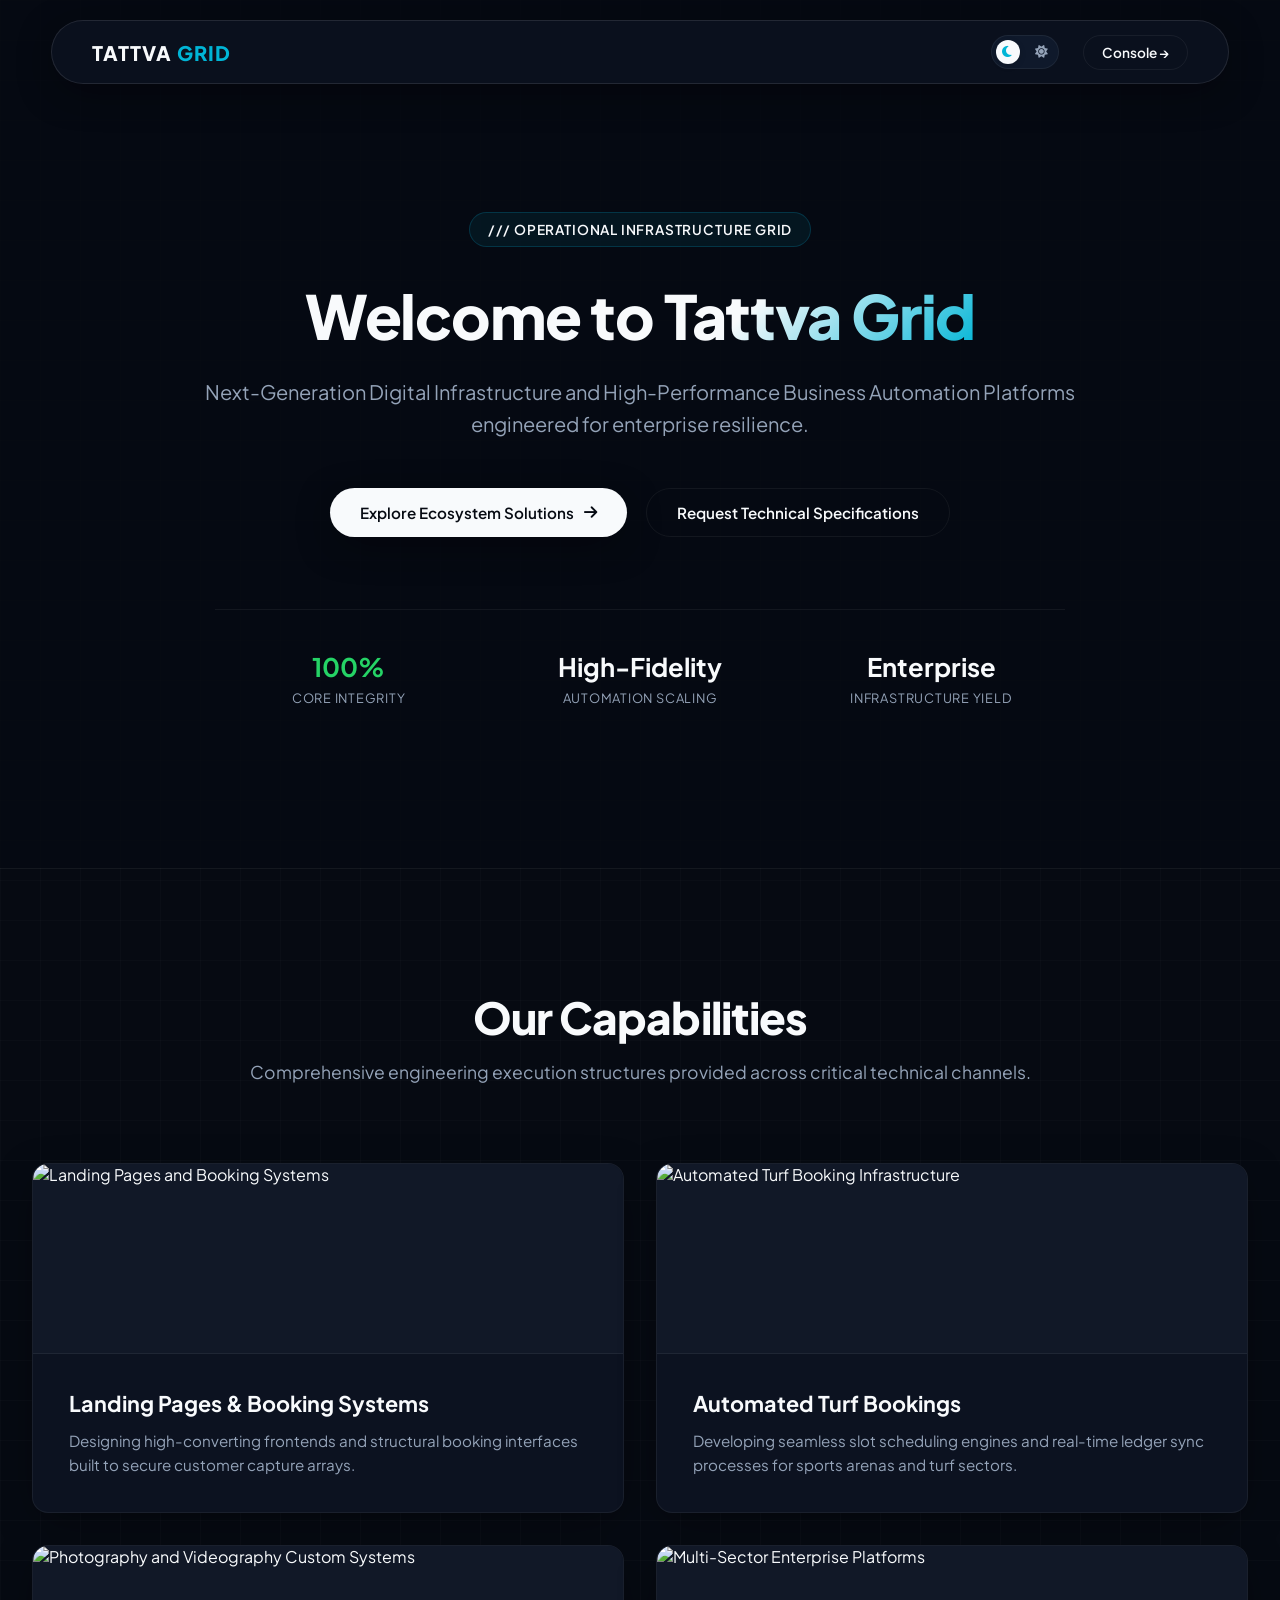
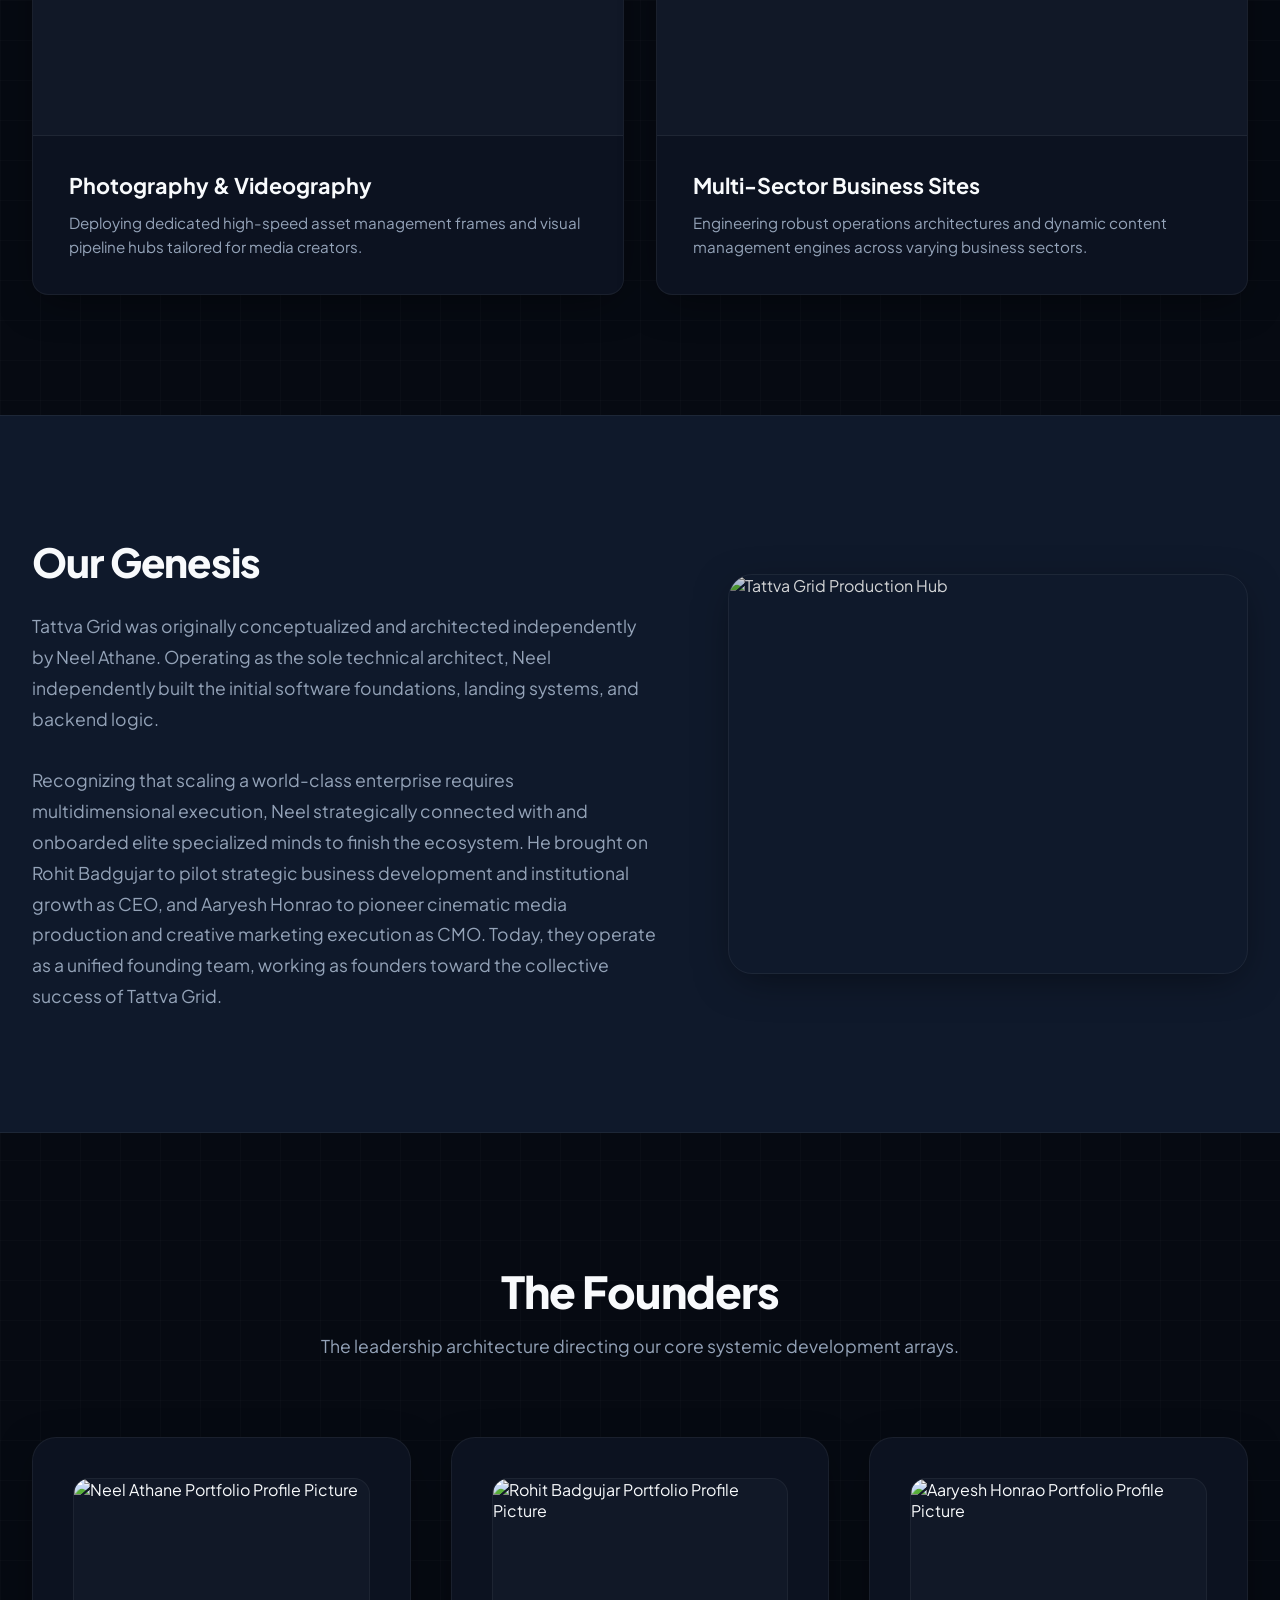
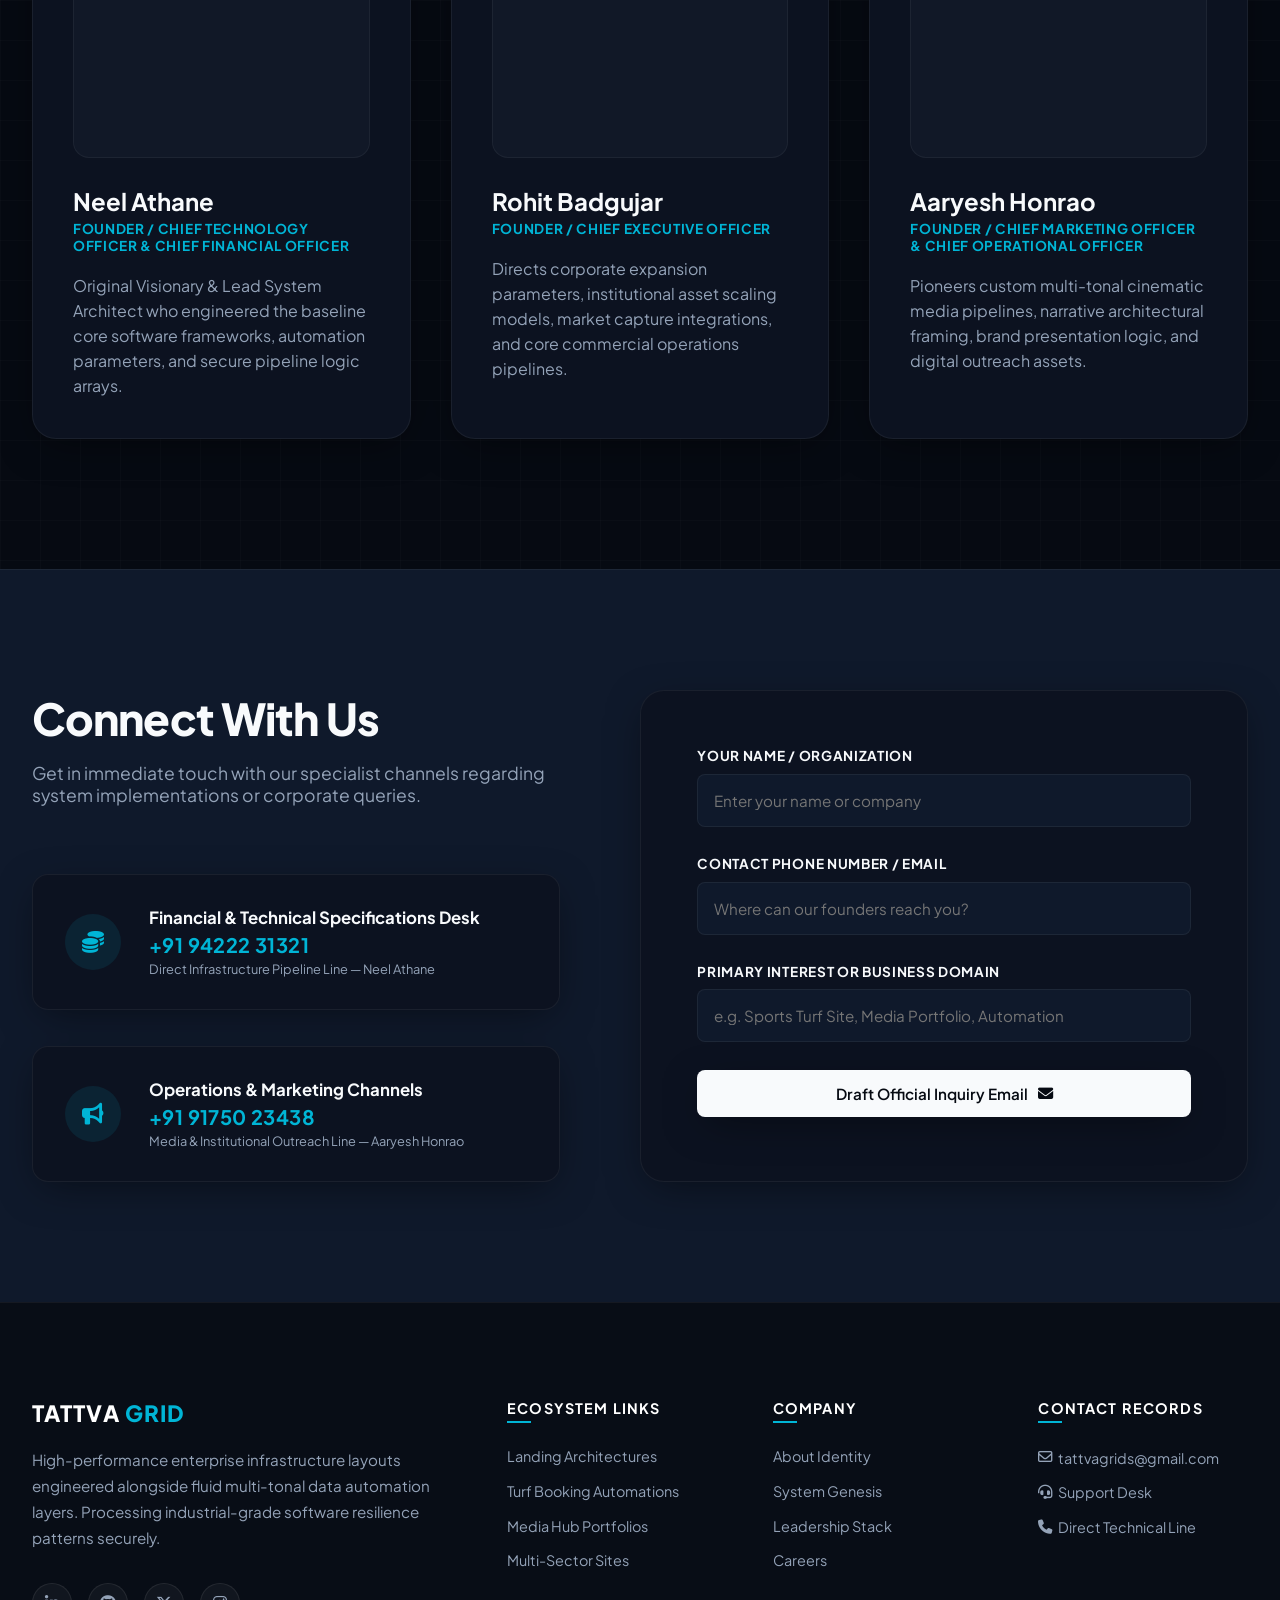
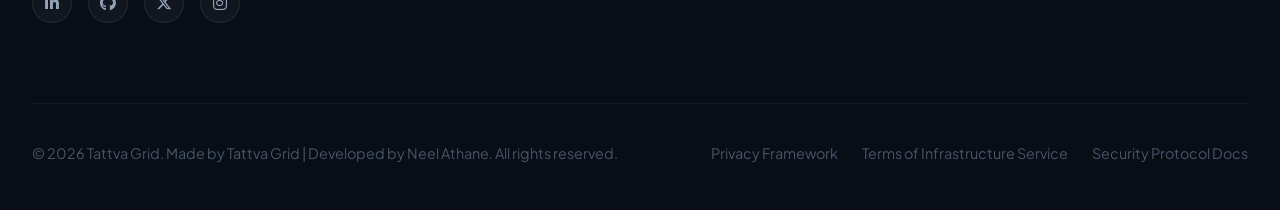
==== intro.html @ dfeec498 "Create intro.html" ====
<!DOCTYPE html>
<html lang="en" data-theme="dark">
<head>
    <meta charset="UTF-8">
    <meta name="viewport" content="width=device-width, initial-scale=1.0">
    <title>Tattva Grid — Entrance Portal</title>
    
    <link rel="preconnect" href="https://fonts.googleapis.com">
    <link rel="preconnect" href="https://fonts.gstatic.com" crossorigin>
    <link href="https://fonts.googleapis.com/css2?family=Plus+Jakarta+Sans:wght=400;500;600;700;800&display=swap" rel="stylesheet">
    <link rel="stylesheet" href="https://cdnjs.cloudflare.com/ajax/libs/font-awesome/6.4.0/css/all.min.css">

    <script type="application/ld+json">
    {
      "@context": "https://schema.org",
      "@type": "WebSite",
      "name": "Tattva Grid",
      "url": "https://www.tattvagrid.com",
      "description": "Next-Gen Digital Infrastructure & High-Performance Business Automation Platforms.",
      "author": {
        "@type": "Person",
        "name": "Neel Athane",
        "jobTitle": "Lead System Architect & Developer",
        "description": "Engineered and deployed the core backend systems, automation parameters, and digital infrastructure foundations of Tattva Grid."
      },
      "creator": {
        "@type": "Organization",
        "name": "Tattva Grid"
      }
    }
    </script>

    <script type="application/ld+json">
    {
      "@context": "https://schema.org",
      "@type": "Organization",
      "name": "Tattva Grid",
      "url": "https://www.tattvagrid.com",
      "founder": [
        {
          "@type": "Person",
          "name": "Neel Athane",
          "jobTitle": "Founder & Chief Technology Officer & Chief Financial Officer"
        },
        {
          "@type": "Person",
          "name": "Rohit Badgujar",
          "jobTitle": "Founder & Chief Executive Officer"
        },
        {
          "@type": "Person",
          "name": "Aaryesh Honrao",
          "jobTitle": "Founder & Chief Marketing Officer & Chief Operational Officer"
        }
      ]
    }
    </script>

    <style>
        /* --- CSS VARIABLES & THEME MANAGEMENT --- */
        :root {
            --brand-navy: #032b69;
            --brand-cyan: #00b5d6;
            --brand-seafoam: #00f2fe;
            --radius-lg: 24px;
            --radius-md: 16px;
            --radius-sm: 8px;
            --transition: all 0.4s cubic-bezier(0.16, 1, 0.3, 1);
        }

        html[data-theme="dark"] {
            --bg-color: #060a12;
            --bg-grid: rgba(255, 255, 255, 0.015);
            --surface: #0c1220;
            --surface-contrast: #0f192b;
            --text-dark: #f8fafc;
            --text-muted: #94a3b8;
            --border-color: rgba(255, 255, 255, 0.06);
            --shadow-soft: 0 10px 40px -10px rgba(0, 0, 0, 0.5);
            --shadow-hover: 0 20px 40px -10px rgba(0, 181, 214, 0.15);
            --glass-bg: rgba(12, 18, 32, 0.85);
            --glass-border: rgba(255, 255, 255, 0.1);
            --btn-bg: #f8fafc;
            --btn-text: #060a12;
            --hero-overlay: rgba(6, 10, 18, 0.78);
            --hero-img: url('https://images.unsplash.com/photo-1451187580459-43490279c0fa?auto=format&fit=crop&q=80&w=1920');
            --form-bg: #0c1220;
        }

        html[data-theme="light"] {
            --bg-color: #f8fafc;
            --bg-grid: rgba(3, 43, 105, 0.02);
            --surface: #ffffff;
            --surface-contrast: #e2e8f0;
            --text-dark: #0f172a;
            --text-muted: #64748b;
            --border-color: rgba(15, 23, 42, 0.08);
            --shadow-soft: 0 10px 40px -10px rgba(15, 43, 105, 0.06);
            --shadow-hover: 0 20px 40px -10px rgba(3, 43, 105, 0.12);
            --glass-bg: rgba(255, 255, 255, 0.9);
            --glass-border: rgba(15, 23, 42, 0.12);
            --btn-bg: #032b69;
            --btn-text: #ffffff;
            --hero-overlay: rgba(248, 250, 252, 0.82);
            --hero-img: url('https://images.unsplash.com/photo-1618005182384-a83a8bd57fbe?auto=format&fit=crop&q=80&w=1920');
            --form-bg: #ffffff;
        }

        /* --- GLOBAL BASE BASELINES --- */
        * {
            margin: 0;
            padding: 0;
            box-sizing: border-box;
            font-family: 'Plus Jakarta Sans', sans-serif;
        }

        body {
            background-color: var(--bg-color);
            background-image: 
                linear-gradient(var(--bg-grid) 1px, transparent 1px),
                linear-gradient(90deg, var(--bg-grid) 1px, transparent 1px);
            background-size: 40px 40px;
            color: var(--text-dark);
            overflow-x: hidden;
            -webkit-font-smoothing: antialiased;
            transition: background-color 0.4s ease, color 0.4s ease;
        }

        .container { 
            max-width: 1280px; 
            margin: 0 auto; 
            padding: 0 2rem; 
        }

        .glass {
            background: var(--glass-bg);
            backdrop-filter: blur(20px);
            -webkit-backdrop-filter: blur(20px);
            border: 1px solid var(--glass-border);
        }

        /* --- ANIMATION SEQUENCES --- */
        .fade-in-page { 
            animation: pageFade 0.8s cubic-bezier(0.16, 1, 0.3, 1) forwards; 
        }
        @keyframes pageFade {
            0 { opacity: 0; transform: translateY(10px); }
            100% { opacity: 1; transform: translateY(0); }
        }

        .reveal { 
            opacity: 0; 
            transform: translateY(25px); 
            transition: var(--transition);
            transition-duration: 0.8s;
        }
        .reveal.active { 
            opacity: 1; 
            transform: translateY(0); 
        }

        /* --- STICKY HEADER FIXED WRAPPER --- */
        .header-fixed-container {
            position: fixed;
            top: 0;
            left: 0;
            width: 100%;
            z-index: 9999;
            padding: 1.25rem 0;
        }

        header {
            margin: 0 auto;
            width: 92%; 
            max-width: 1200px; 
            border-radius: 100px; 
            padding: 0.85rem 2.5rem;
            display: flex; 
            justify-content: space-between; 
            align-items: center;
            box-shadow: var(--shadow-soft);
            transition: var(--transition);
        }

        .logo { 
            font-size: 1.25rem; 
            font-weight: 800; 
            color: var(--text-dark); 
            letter-spacing: 0.05em; 
            cursor: pointer; 
        }
        .logo span { 
            color: var(--brand-cyan); 
        }
        
        .header-actions { 
            display: flex; 
            align-items: center; 
            justify-content: center;
            gap: 1.5rem;
        }

        .theme-toggle-container {
            display: flex;
            align-items: center;
            background: var(--surface-contrast);
            border: 1px solid var(--border-color);
            padding: 4px;
            border-radius: 30px;
            position: relative;
            cursor: pointer;
            width: 68px;
            height: 34px;
            user-select: none;
            transition: var(--transition);
        }
        
        .theme-toggle-slider {
            position: absolute;
            width: 24px;
            height: 24px;
            border-radius: 50%;
            background: var(--btn-bg);
            box-shadow: 0 2px 6px rgba(0,0,0,0.15);
            transition: transform 0.3s cubic-bezier(0.16, 1, 0.3, 1);
            left: 4px;
            z-index: 1;
        }
        
        html[data-theme="light"] .theme-toggle-slider {
            transform: translateX(34px);
        }

        .theme-toggle-icons {
            display: flex;
            justify-content: space-between;
            align-items: center;
            width: 100%;
            padding: 0 6px;
            z-index: 2;
            font-size: 0.8rem;
            color: var(--text-muted);
        }

        html[data-theme="dark"] .fa-moon { color: var(--brand-cyan); }
        html[data-theme="light"] .fa-sun { color: #f59e0b; }

        /* --- BUTTON RULES --- */
        .btn { 
            padding: 14px 30px; 
            border-radius: 50px; 
            border: none; 
            font-weight: 600; 
            font-size: 0.95rem; 
            cursor: pointer; 
            display: inline-flex; 
            align-items: center; 
            justify-content: center; 
            gap: 10px; 
            transition: var(--transition); 
            text-decoration: none; 
        }
        .btn:active { 
            transform: scale(0.97); 
        }
        
        .btn-primary { 
            background: var(--btn-bg); 
            color: var(--btn-text); 
            box-shadow: var(--shadow-soft); 
        }
        .btn-primary:hover { 
            transform: translateY(-3px); 
            box-shadow: var(--shadow-hover); 
        }
        
        .btn-outline { 
            background: transparent; 
            border: 1.5px solid var(--border-color); 
            color: var(--text-dark); 
        }
        .btn-outline:hover { 
            background: var(--text-dark); 
            color: var(--bg-color); 
        }

        /* --- HERO SPLASH SCENARIO WRAPPER --- */
        .hero { 
            padding-top: 180px; 
            padding-bottom: 80px; 
            min-height: 95vh; 
            display: flex; 
            align-items: center; 
            justify-content: center; 
            position: relative; 
            background-image: var(--hero-img);
            background-size: cover; 
            background-position: center; 
            background-repeat: no-repeat;
            transition: background-image 0.4s ease; 
        }
        .hero-curtain { 
            position: absolute; 
            inset: 0; 
            background: var(--hero-overlay); 
            z-index: 1; 
            transition: background 0.4s ease; 
        }
        
        .hero-content { 
            text-align: center; 
            max-width: 950px; 
            padding: 2rem; 
            position: relative; 
            z-index: 2; 
        }
        .tagline { 
            display: inline-block; 
            padding: 8px 18px; 
            background: rgba(0, 181, 214, 0.08); 
            border: 1px solid rgba(0, 181, 214, 0.2); 
            color: var(--text-dark); 
            border-radius: 50px; 
            font-weight: 600; 
            font-size: 0.85rem; 
            letter-spacing: 0.06em; 
            margin-bottom: 2rem; 
            text-transform: uppercase; 
        }
        .hero h1 { 
            font-size: clamp(2.2rem, 5.2vw, 3.8rem); 
            line-height: 1.2; 
            margin-bottom: 1.5rem; 
            font-weight: 800; 
            letter-spacing: -0.02em; 
            white-space: nowrap;
        }
        .hero h1 span { 
            background: linear-gradient(135deg, var(--text-dark) 30%, var(--brand-cyan) 100%); 
            -webkit-background-clip: text; 
            -webkit-text-fill-color: transparent; 
        }
        .hero p { 
            font-size: clamp(1.05rem, 1.8vw, 1.25rem); 
            color: var(--text-muted); 
            margin-bottom: 3rem; 
            line-height: 1.6; 
        }
        .hero-btns { 
            display: flex; 
            gap: 1.2rem; 
            justify-content: center; 
            flex-wrap: wrap; 
        }

        /* --- HERO REAL SYSTEM METRICS --- */
        .metric-ticker { 
            display: grid; 
            grid-template-columns: repeat(3, 1fr); 
            gap: 1.5rem; 
            max-width: 850px; 
            margin: 4.5rem auto 0 auto; 
            border-top: 1px solid var(--border-color); 
            padding-top: 2.5rem; 
        }
        .metric-item { text-align: center; }
        .metric-item h4 { 
            font-size: 1.6rem; 
            font-weight: 700; 
            color: var(--text-dark); 
        }
        .metric-item p { 
            font-size: 0.8rem; 
            color: var(--text-muted); 
            text-transform: uppercase; 
            letter-spacing: 0.06em; 
            margin-top: 0.3rem; 
        }

        /* --- CAPABILITIES SECTORS --- */
        .services-section { 
            padding: 120px 0; 
            border-top: 1px solid var(--border-color); 
        }
        .section-header { 
            text-align: center; 
            margin-bottom: 5rem; 
        }
        .section-header h2 { 
            font-size: 2.75rem; 
            font-weight: 800; 
            margin-bottom: 1rem; 
            letter-spacing: -0.02em; 
        }
        .section-header p { 
            color: var(--text-muted); 
            font-size: 1.1rem; 
        }
        
        .services-grid { 
            display: grid; 
            grid-template-columns: repeat(2, 1fr); 
            gap: 2rem; 
        }
        .service-module { 
            background: var(--surface); 
            border: 1px solid var(--border-color); 
            border-radius: var(--radius-md); 
            padding: 0; 
            overflow: hidden;
            box-shadow: var(--shadow-soft); 
            transition: var(--transition); 
        }
        .service-module:hover { 
            transform: translateY(-5px); 
            box-shadow: var(--shadow-hover); 
            border-color: rgba(0, 181, 214, 0.3); 
        }
        
        .service-banner-wrapper {
            width: 100%;
            height: 190px;
            overflow: hidden;
            border-bottom: 1px solid var(--border-color);
            background: #111827;
        }
        .service-banner-wrapper img {
            width: 100%;
            height: 100%;
            object-fit: cover;
            transition: var(--transition);
        }
        .service-module:hover .service-banner-wrapper img {
            transform: scale(1.04);
        }

        .service-content-wrapper {
            padding: 2.25rem;
        }
        .service-module h3 { 
            font-size: 1.35rem; 
            font-weight: 700; 
            margin-bottom: 0.75rem; 
            color: var(--text-dark); 
        }
        .service-module p { 
            color: var(--text-muted); 
            font-size: 0.95rem; 
            line-height: 1.55; 
        }

        /* --- GENESIS STRIP BLOCK --- */
        .genesis-strip { 
            background: var(--surface-contrast); 
            padding: 120px 0; 
            border-top: 1px solid var(--border-color); 
            border-bottom: 1px solid var(--border-color); 
            transition: background 0.4s ease; 
        }
        .genesis-layout { 
            display: grid; 
            grid-template-columns: 1.20fr 1fr; 
            gap: 4.5rem; 
            align-items: center; 
        }
        .genesis-body h2 { 
            font-size: 2.5rem; 
            font-weight: 800; 
            margin-bottom: 1.5rem; 
            letter-spacing: -0.02em; 
        }
        .genesis-body p { 
            font-size: 1.1rem; 
            line-height: 1.75; 
            color: var(--text-muted); 
        }
        .genesis-media { 
            position: relative; 
            border-radius: var(--radius-lg); 
            overflow: hidden; 
            border: 1px solid var(--border-color); 
            box-shadow: var(--shadow-soft); 
            height: 400px; 
        }
        .genesis-media img { 
            width: 100%; 
            height: 100%; 
            object-fit: cover; 
            filter: brightness(0.85); 
        }

        /* --- FOUNDERS DECK --- */
        .founders-section { 
            padding: 130px 0; 
        }
        .founders-grid { 
            display: grid; 
            grid-template-columns: repeat(3, 1fr); 
            gap: 2.5rem; 
        }
        .founder-card { 
            background: var(--surface); 
            border-radius: var(--radius-lg); 
            border: 1px solid var(--border-color); 
            padding: 2.5rem; 
            box-shadow: var(--shadow-soft); 
            transition: var(--transition); 
            display: flex; 
            flex-direction: column; 
            gap: 1.75rem; 
        }
        .founder-card:hover { 
            transform: translateY(-8px); 
            box-shadow: var(--shadow-hover); 
            border-color: rgba(0, 181, 214, 0.35); 
        }
        
        .founder-avatar { 
            width: 100%; 
            height: 280px; 
            border-radius: var(--radius-md); 
            overflow: hidden; 
            background: #111827; 
            border: 1px solid rgba(255, 255, 255, 0.05); 
        }
        .founder-avatar img { 
            width: 100%; 
            height: 100%; 
            object-fit: cover; 
        }
        .founder-info h3 { 
            font-size: 1.5rem; 
            font-weight: 700; 
            margin-bottom: 0.3rem; 
            color: var(--text-dark); 
        }
        .founder-info .role { 
            font-size: 0.85rem; 
            font-weight: 700; 
            color: var(--brand-cyan); 
            text-transform: uppercase; 
            letter-spacing: 0.05em; 
            margin-bottom: 1.25rem; 
        }
        .founder-info p { 
            color: var(--text-muted); 
            font-size: 1rem; 
            line-height: 1.55; 
        }

        /* --- CONTACT SECTIONS --- */
        .contact-section { 
            padding: 120px 0; 
            background: var(--surface-contrast); 
            border-top: 1px solid var(--border-color); 
        }
        .contact-layout { 
            display: grid; 
            grid-template-columns: 1fr 1.15fr; 
            gap: 5rem; 
        }
        .contact-details { 
            display: flex; 
            flex-direction: column; 
            gap: 2.25rem; 
        }
        
        .channel-card { 
            background: var(--surface); 
            border: 1px solid var(--border-color); 
            padding: 2rem; 
            border-radius: var(--radius-md); 
            display: flex; 
            align-items: center; 
            gap: 1.75rem; 
            box-shadow: var(--shadow-soft); 
        }
        .channel-icon { 
            width: 56px; 
            height: 56px; 
            background: rgba(0, 181, 214, 0.1); 
            border-radius: 50%; 
            display: flex; 
            align-items: center; 
            justify-content: center; 
            color: var(--brand-cyan); 
            font-size: 1.35rem; 
        }
        .channel-info h4 { 
            font-size: 1.05rem; 
            font-weight: 700; 
            color: var(--text-dark); 
            margin-bottom: 0.25rem; 
        }
        .channel-info p { 
            font-size: 1.25rem; 
            font-weight: 700; 
            color: var(--brand-cyan); 
            letter-spacing: 0.02em; 
        }
        .channel-info span { 
            font-size: 0.8rem; 
            color: var(--text-muted); 
            display: block; 
            margin-top: 0.25rem; 
        }

        .inquiry-box { 
            background: var(--form-bg); 
            border: 1px solid var(--border-color); 
            padding: 3.5rem; 
            border-radius: var(--radius-lg); 
            box-shadow: var(--shadow-soft); 
        }
        .form-group { 
            margin-bottom: 1.75rem; 
        }
        .form-group label { 
            display: block; 
            font-size: 0.85rem; 
            font-weight: 700; 
            margin-bottom: 0.6rem; 
            color: var(--text-dark); 
            text-transform: uppercase; 
            letter-spacing: 0.05em; 
        }
        .form-group input { 
            width: 100%; 
            padding: 16px; 
            background: var(--surface-contrast); 
            border: 1px solid var(--border-color); 
            border-radius: var(--radius-sm); 
            color: var(--text-dark); 
            font-size: 0.95rem; 
            outline: none; 
            transition: var(--transition); 
        }
        .form-group input:focus { 
            border-color: var(--brand-cyan); 
            box-shadow: 0 0 0 3px rgba(0, 181, 214, 0.12); 
        }

        /* --- PREMIUM DETAILED MULTI-COLUMN FOOTER --- */
        footer { 
            background: #080d16; 
            color: #f8fafc; 
            padding: 6rem 0 3rem 0; 
            border-top: 1px solid rgba(255, 255, 255, 0.05); 
        }
        .footer-grid-premium {
            display: grid;
            grid-template-columns: 2fr repeat(3, 1fr);
            gap: 3.5rem;
            margin-bottom: 5rem;
        }
        .footer-brand-col h3 {
            font-size: 1.4rem;
            font-weight: 800;
            letter-spacing: 0.05em;
            margin-bottom: 1.25rem;
            color: #ffffff;
        }
        .footer-brand-col h3 span {
            color: var(--brand-cyan);
        }
        .footer-brand-col p {
            color: #94a3b8;
            line-height: 1.7;
            font-size: 0.95rem;
            max-width: 440px;
            margin-bottom: 2rem;
        }
        .footer-socials {
            display: flex;
            gap: 1rem;
        }
        .social-link {
            width: 40px;
            height: 40px;
            border-radius: 50%;
            background: rgba(255,255,255,0.04);
            border: 1px solid rgba(255,255,255,0.08);
            display: flex;
            align-items: center;
            justify-content: center;
            color: #94a3b8;
            text-decoration: none;
            transition: var(--transition);
        }
        .social-link:hover {
            background: var(--brand-cyan);
            color: #060a12;
            transform: translateY(-3px);
        }
        .footer-premium-col h4 {
            font-size: 0.9rem;
            font-weight: 700;
            text-transform: uppercase;
            letter-spacing: 0.08em;
            margin-bottom: 1.75rem;
            color: #ffffff;
            position: relative;
        }
        .footer-premium-col h4::after {
            content: '';
            position: absolute;
            left: 0;
            bottom: -6px;
            width: 24px;
            height: 2px;
            background: var(--brand-cyan);
        }
        .footer-premium-links {
            list-style: none;
        }
        .footer-premium-links li {
            margin-bottom: 0.85rem;
        }
        .footer-premium-links a {
            color: #94a3b8;
            text-decoration: none;
            font-size: 0.9rem;
            display: inline-flex;
            align-items: center;
            gap: 6px;
            transition: var(--transition);
        }
        .footer-premium-links a:hover {
            color: var(--brand-cyan);
            transform: translateX(4px);
        }
        .footer-bottom { 
            border-top: 1px solid rgba(255, 255, 255, 0.05); 
            padding-top: 2.5rem; 
            display: flex;
            justify-content: space-between;
            align-items: center;
            color: #475569; 
            font-size: 0.9rem; 
        }
        .footer-bottom-links {
            display: flex;
            gap: 1.5rem;
        }
        .footer-bottom-links a {
            color: #475569;
            text-decoration: none;
            transition: var(--transition);
        }
        .footer-bottom-links a:hover {
            color: #94a3b8;
        }

        /* --- RESPONSIVE MATRIX --- */
        @media(max-width: 968px) {
            .hero h1 { white-space: normal; }
            .genesis-layout, .founders-grid, .contact-layout { 
                grid-template-columns: 1fr; 
                gap: 3rem; 
            }
            .footer-grid-premium { 
                grid-template-columns: 1fr 1fr;
                gap: 3rem; 
            }
        }
        @media(max-width: 600px) {
            .header-fixed-container { 
                padding: 0.75rem 0; 
            }
            header { 
                width: 94% !important; 
                padding: 0.75rem 1.5rem; 
            }
            .hero { 
                padding-top: 150px; 
            }
            .services-grid { 
                grid-template-columns: 1fr !important; 
                gap: 1.5rem !important; 
            }
            .service-module { 
                padding: 0; 
            }
            .service-banner-wrapper {
                height: 140px;
            }
            .service-content-wrapper {
                padding: 1.5rem 1.25rem;
            }
            .service-module h3 { 
                font-size: 1.15rem; 
            }
            .service-module p { 
                font-size: 0.85rem; 
                line-height: 1.45; 
            }
            .inquiry-box { 
                padding: 2.5rem 1.75rem; 
            }
            .metric-ticker {
                grid-template-columns: 1fr;
                gap: 1.5rem;
                text-align: center;
            }
            .footer-grid-premium {
                grid-template-columns: 1fr;
                gap: 2.5rem;
            }
            .footer-bottom {
                flex-direction: column;
                gap: 1.25rem;
                text-align: center;
            }
        }
    </style>
</head>
<body class="fade-in-page">

    <div class="header-fixed-container">
        <header class="glass">
            <div class="logo" onclick="window.scrollTo({top: 0, behavior: 'smooth'});">TATTVA <span>GRID</span></div>
            <div class="header-actions">
                <div class="theme-toggle-container" id="themeToggleGroup" aria-label="Toggle Framework Base Color">
                    <div class="theme-toggle-slider"></div>
                    <div class="theme-toggle-icons">
                        <i class="fa-solid fa-moon"></i>
                        <i class="fa-solid fa-sun"></i>
                    </div>
                </div>
                <a href="index.html" class="btn btn-outline" style="padding: 8px 18px; font-size: 0.85rem;">Console →</a>
            </div>
        </header>
    </div>

    <main>
        <section class="hero" id="heroContainer">
            <div class="hero-curtain"></div>
            <div class="hero-content">
                <div class="tagline">/// Operational Infrastructure Grid</div>
                <h1>Welcome to <span>Tattva Grid</span></h1>
                <p>Next-Generation Digital Infrastructure and High-Performance Business Automation Platforms engineered for enterprise resilience.</p>
                
                <div class="hero-btns">
                    <a href="#services" class="btn btn-primary">Explore Ecosystem Solutions <i class="fa-solid fa-arrow-right"></i></a>
                    <a href="#contact" class="btn btn-outline">Request Technical Specifications</a>
                </div>

                <div class="metric-ticker">
                    <div class="metric-item">
                        <h4 style="color: #25D366;">100%</h4>
                        <p>Core Integrity</p>
                    </div>
                    <div class="metric-item">
                        <h4>High-Fidelity</h4>
                        <p>Automation Scaling</p>
                    </div>
                    <div class="metric-item">
                        <h4>Enterprise</h4>
                        <p>Infrastructure Yield</p>
                    </div>
                </div>
            </div>
        </section>

        <section class="services-section" id="services">
            <div class="container">
                <div class="section-header reveal">
                    <h2>Our Capabilities</h2>
                    <p>Comprehensive engineering execution structures provided across critical technical channels.</p>
                </div>
                
                <div class="services-grid">
                    <div class="service-module reveal">
                        <div class="service-banner-wrapper">
                            <img src="https://images.unsplash.com/photo-1460925895917-afdab827c52f?auto=format&fit=crop&q=80&w=600" alt="Landing Pages and Booking Systems">
                        </div>
                        <div class="service-content-wrapper">
                            <h3>Landing Pages &amp; Booking Systems</h3>
                            <p>Designing high-converting frontends and structural booking interfaces built to secure customer capture arrays.</p>
                        </div>
                    </div>
                    
                    <div class="service-module reveal">
                        <div class="service-banner-wrapper">
                            <img src="https://images.unsplash.com/photo-1508098682722-e99c43a406b2?auto=format&fit=crop&q=80&w=600" alt="Automated Turf Booking Infrastructure">
                        </div>
                        <div class="service-content-wrapper">
                            <h3>Automated Turf Bookings</h3>
                            <p>Developing seamless slot scheduling engines and real-time ledger sync processes for sports arenas and turf sectors.</p>
                        </div>
                    </div>
                    
                    <div class="service-module reveal">
                        <div class="service-banner-wrapper">
                            <img src="https://images.unsplash.com/photo-1516035069371-29a1b244cc32?auto=format&fit=crop&q=80&w=600" alt="Photography and Videography Custom Systems">
                        </div>
                        <div class="service-content-wrapper">
                            <h3>Photography &amp; Videography</h3>
                            <p>Deploying dedicated high-speed asset management frames and visual pipeline hubs tailored for media creators.</p>
                        </div>
                    </div>
                    
                    <div class="service-module reveal">
                        <div class="service-banner-wrapper">
                            <img src="https://images.unsplash.com/photo-1454165804606-c3d57bc86b40?auto=format&fit=crop&q=80&w=600" alt="Multi-Sector Enterprise Platforms">
                        </div>
                        <div class="service-content-wrapper">
                            <h3>Multi-Sector Business Sites</h3>
                            <p>Engineering robust operations architectures and dynamic content management engines across varying business sectors.</p>
                        </div>
                    </div>
                </div>
            </div>
        </section>

        <section class="genesis-strip">
            <div class="container">
                <div class="genesis-layout">
                    <div class="genesis-body reveal">
                        <h2>Our Genesis</h2>
                        <p>
                            Tattva Grid was originally conceptualized and architected independently by Neel Athane. Operating as the sole technical architect, Neel independently built the initial software foundations, landing systems, and backend logic. 
                            <br><br>
                            Recognizing that scaling a world-class enterprise requires multidimensional execution, Neel strategically connected with and onboarded elite specialized minds to finish the ecosystem. He brought on Rohit Badgujar to pilot strategic business development and institutional growth as CEO, and Aaryesh Honrao to pioneer cinematic media production and creative marketing execution as CMO. Today, they operate as a unified founding team, working as founders toward the collective success of Tattva Grid.
                        </p>
                    </div>
                    <div class="genesis-media reveal">
                        <img src="https://images.unsplash.com/photo-1517694712202-14dd9538aa97?auto=format&fit=crop&q=80&w=800" alt="Tattva Grid Production Hub">
                    </div>
                </div>
            </div>
        </section>

        <section class="founders-section">
            <div class="container">
                <div class="section-header reveal">
                    <h2>The Founders</h2>
                    <p>The leadership architecture directing our core systemic development arrays.</p>
                </div>
                
                <div class="founders-grid">
                    <div class="founder-card reveal">
                        <div class="founder-avatar">
                            <img src="https://images.unsplash.com/photo-1506794778202-cad84cf45f1d?auto=format&fit=crop&q=80&w=500" alt="Neel Athane Portfolio Profile Picture">
                        </div>
                        <div class="founder-info">
                            <h3>Neel Athane</h3>
                            <div class="role">Founder / Chief Technology Officer &amp; Chief Financial Officer</div>
                            <p>Original Visionary &amp; Lead System Architect who engineered the baseline core software frameworks, automation parameters, and secure pipeline logic arrays.</p>
                        </div>
                    </div>

                    <div class="founder-card reveal">
                        <div class="founder-avatar">
                            <img src="https://images.unsplash.com/photo-1519085360753-af0119f7cbe7?auto=format&fit=crop&q=80&w=500" alt="Rohit Badgujar Portfolio Profile Picture">
                        </div>
                        <div class="founder-info">
                            <h3>Rohit Badgujar</h3>
                            <div class="role">Founder / Chief Executive Officer</div>
                            <p>Directs corporate expansion parameters, institutional asset scaling models, market capture integrations, and core commercial operations pipelines.</p>
                        </div>
                    </div>

                    <div class="founder-card reveal">
                        <div class="founder-avatar">
                            <img src="https://images.unsplash.com/photo-1539571696357-5a69c17a67c6?auto=format&fit=crop&q=80&w=500" alt="Aaryesh Honrao Portfolio Profile Picture">
                        </div>
                        <div class="founder-info">
                            <h3>Aaryesh Honrao</h3>
                            <div class="role">Founder / Chief Marketing Officer & Chief Operational Officer</div>
                            <p>Pioneers custom multi-tonal cinematic media pipelines, narrative architectural framing, brand presentation logic, and digital outreach assets.</p>
                        </div>
                    </div>
                </div>
            </div>
        </section>

        <section class="contact-section" id="contact">
            <div class="container">
                <div class="contact-layout">
                    
                    <div class="contact-details reveal">
                        <div class="section-header" style="text-align: left; margin-bottom: 2rem;">
                            <h2>Connect With Us</h2>
                            <p>Get in immediate touch with our specialist channels regarding system implementations or corporate queries.</p>
                        </div>
                        
                        <div class="channel-card">
                            <div class="channel-icon"><i class="fa-solid fa-coins"></i></div>
                            <div class="channel-info">
                                <h4>Financial &amp; Technical Specifications Desk</h4>
                                <p>+91 94222 31321</p>
                                <span>Direct Infrastructure Pipeline Line — Neel Athane</span>
                            </div>
                        </div>

                        <div class="channel-card">
                            <div class="channel-icon"><i class="fa-solid fa-bullhorn"></i></div>
                            <div class="channel-info">
                                <h4>Operations &amp; Marketing Channels</h4>
                                <p>+91 91750 23438</p>
                                <span>Media &amp; Institutional Outreach Line — Aaryesh Honrao</span>
                            </div>
                        </div>
                    </div>

                    <div class="inquiry-box reveal">
                        <form id="mailLeadForm" onsubmit="generatePrefilledEmail(event);">
                            <div class="form-group">
                                <label for="clientName">Your Name / Organization</label>
                                <input type="text" id="clientName" required placeholder="Enter your name or company">
                            </div>
                            <div class="form-group">
                                <label for="clientContact">Contact Phone Number / Email</label>
                                <input type="text" id="clientContact" required placeholder="Where can our founders reach you?">
                            </div>
                            <div class="form-group">
                                <label for="inquiryType">Primary Interest Or Business Domain</label>
                                <input type="text" id="inquiryType" required placeholder="e.g. Sports Turf Site, Media Portfolio, Automation">
                            </div>
                            <button type="submit" class="btn btn-primary" style="width: 100%; border-radius: 8px;">
                                Draft Official Inquiry Email <i class="fa-solid fa-envelope"></i>
                            </button>
                        </form>
                    </div>

                </div>
            </div>
        </section>
    </main>

    <footer>
        <div class="container">
            <div class="footer-grid-premium">
                <div class="footer-brand-col">
                    <h3>TATTVA <span>GRID</span></h3>
                    <p>High-performance enterprise infrastructure layouts engineered alongside fluid multi-tonal data automation layers. Processing industrial-grade software resilience patterns securely.</p>
                    <div class="footer-socials">
                        <a href="#" class="social-link"><i class="fa-brands fa-linkedin-in"></i></a>
                        <a href="#" class="social-link"><i class="fa-brands fa-github"></i></a>
                        <a href="#" class="social-link"><i class="fa-brands fa-x-twitter"></i></a>
                        <a href="#" class="social-link"><i class="fa-brands fa-instagram"></i></a>
                    </div>
                </div>

                <div class="footer-premium-col">
                    <h4>Ecosystem Links</h4>
                    <ul class="footer-premium-links">
                        <li><a href="#services">Landing Architectures</a></li>
                        <li><a href="#services">Turf Booking Automations</a></li>
                        <li><a href="#services">Media Hub Portfolios</a></li>
                        <li><a href="#services">Multi-Sector Sites</a></li>
                    </ul>
                </div>

                <div class="footer-premium-col">
                    <h4>Company</h4>
                    <ul class="footer-premium-links">
                        <li><a href="#">About Identity</a></li>
                        <li><a href="#">System Genesis</a></li>
                        <li><a href="#">Leadership Stack</a></li>
                        <li><a href="#">Careers</a></li>
                    </ul>
                </div>

                <div class="footer-premium-col">
                    <h4>Contact Records</h4>
                    <ul class="footer-premium-links">
                        <li><a href="mailto:tattvagrids@gmail.com"><i class="fa-regular fa-envelope"></i> tattvagrids@gmail.com</a></li>
                        <li><a href="#contact"><i class="fa-solid fa-headset"></i> Support Desk</a></li>
                        <li><a href="#contact"><i class="fa-solid fa-phone"></i> Direct Technical Line</a></li>
                    </ul>
                </div>
            </div>

            <div class="footer-bottom">
                <div>
                    &copy; 2026 Tattva Grid. Made by Tattva Grid | Developed by Neel Athane. All rights reserved.
                </div>
                <div class="footer-bottom-links">
                    <a href="#">Privacy Framework</a>
                    <a href="#">Terms of Infrastructure Service</a>
                    <a href="#">Security Protocol Docs</a>
                </div>
            </div>
        </div>
    </footer>

    <script>
        function generatePrefilledEmail(event) {
            event.preventDefault();
            const name = document.getElementById('clientName').value;
            const contact = document.getElementById('clientContact').value;
            const scope = document.getElementById('inquiryType').value;

            const baseRecipient = "tattvagrids@gmail.com";
            const emailSubject = encodeURIComponent(`Tattva Grid Ecosystem Request - ${scope}`);
            const emailBody = encodeURIComponent(
                `Hello Tattva Grid Founders Technical Team,\n\n` +
                `My name is ${name}.\n` +
                `I am submitting a baseline request regarding our operational interest in: ${scope}.\n\n` +
                `Primary Client Contact Information:\n` +
                `- Callback Vector: ${contact}\n\n` +
                `Please review these basic parameters and have the appropriate founder reach out to coordinate an introductory consultation loop.\n\n` +
                `Best Regards,\n${name}`
            );

            window.location.href = `mailto:${baseRecipient}?subject=${emailSubject}&body=${emailBody}`;
        }

        const htmlElement = document.documentElement;
        const themeToggleGroup = document.getElementById('themeToggleGroup');

        themeToggleGroup.addEventListener('click', () => {
            const currentTheme = htmlElement.getAttribute('data-theme');
            if (currentTheme === 'dark') {
                htmlElement.setAttribute('data-theme', 'light');
            } else {
                htmlElement.setAttribute('data-theme', 'dark');
            }
        });

        const revealElements = document.querySelectorAll('.reveal');
        const revealObserver = new IntersectionObserver((entries) => {
            entries.forEach(entry => {
                if (entry.isIntersecting) {
                    entry.target.classList.add('active');
                    revealObserver.unobserve(entry.target);
                }
            });
        }, { 
            threshold: 0.1,
            rootMargin: "0px 0px -40px 0px"
        });

        revealElements.forEach(element => revealObserver.observe(element));
    </script>
</body>
</html>
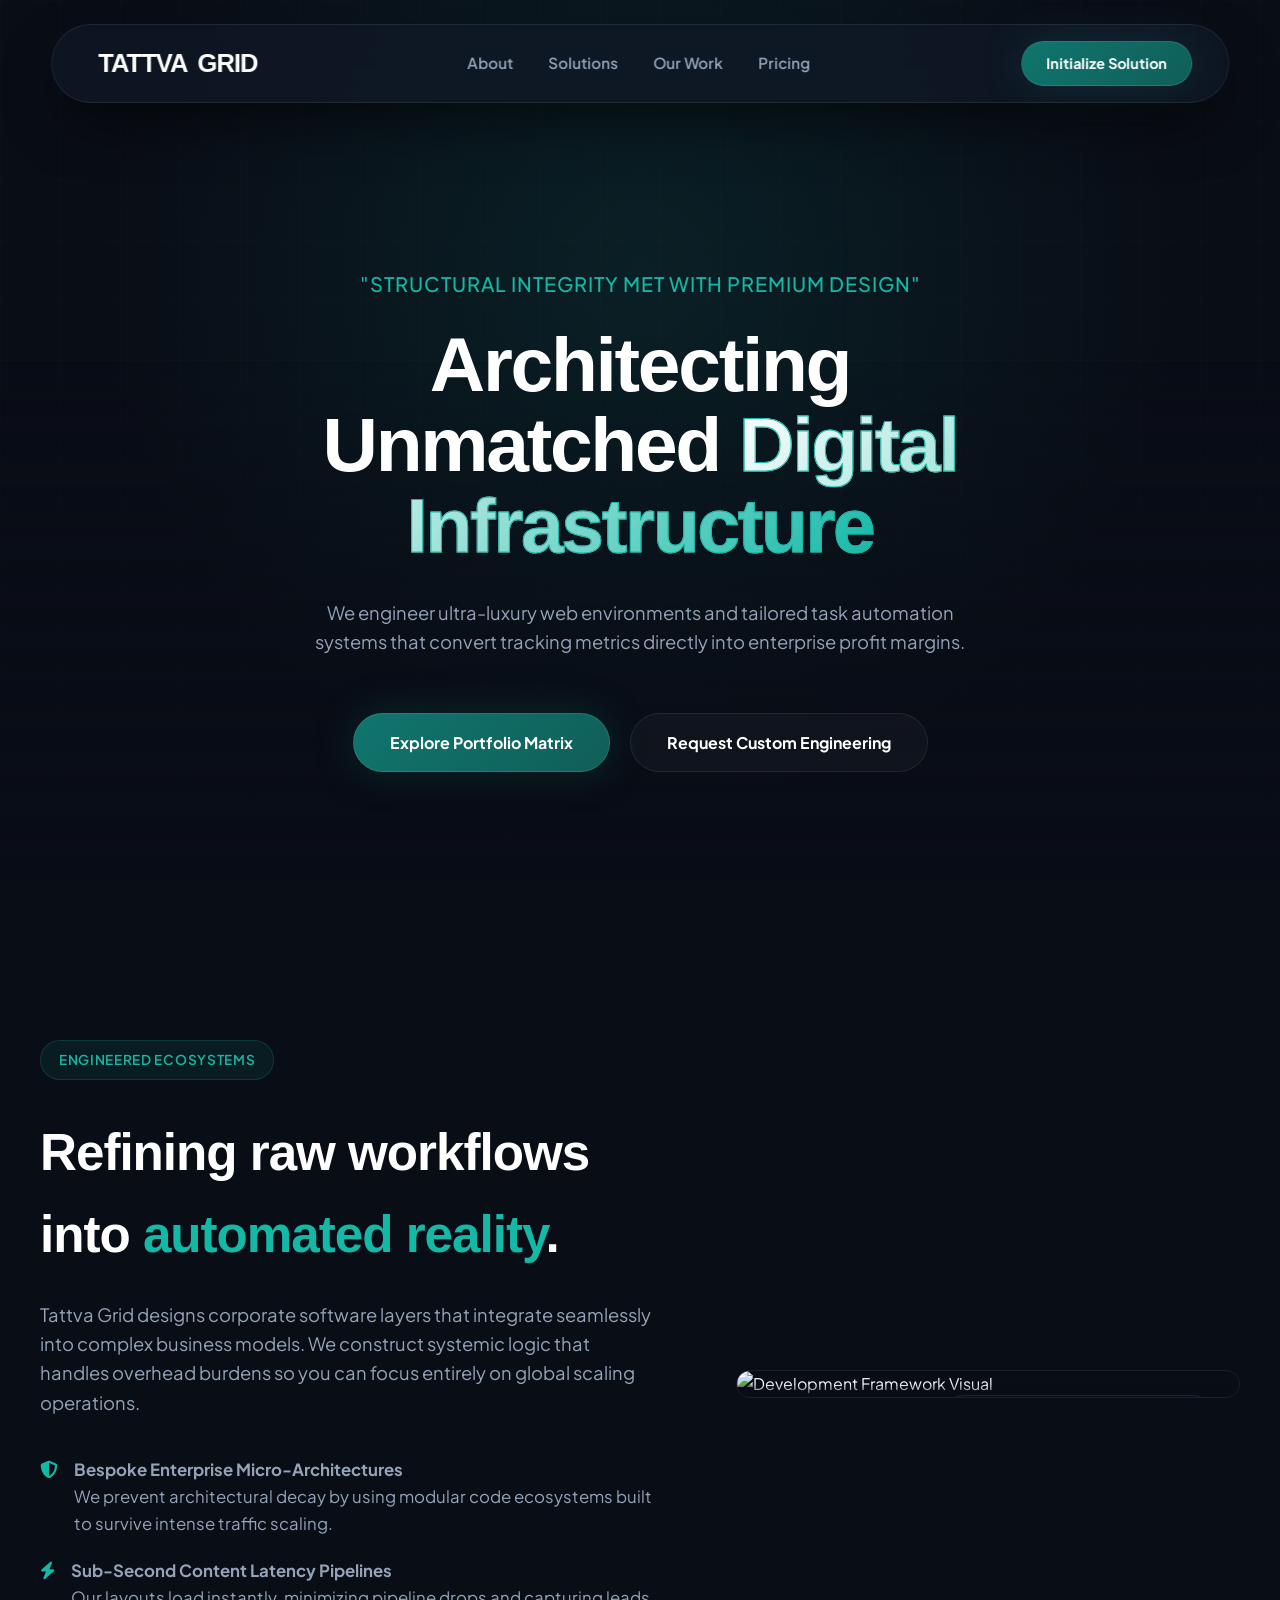
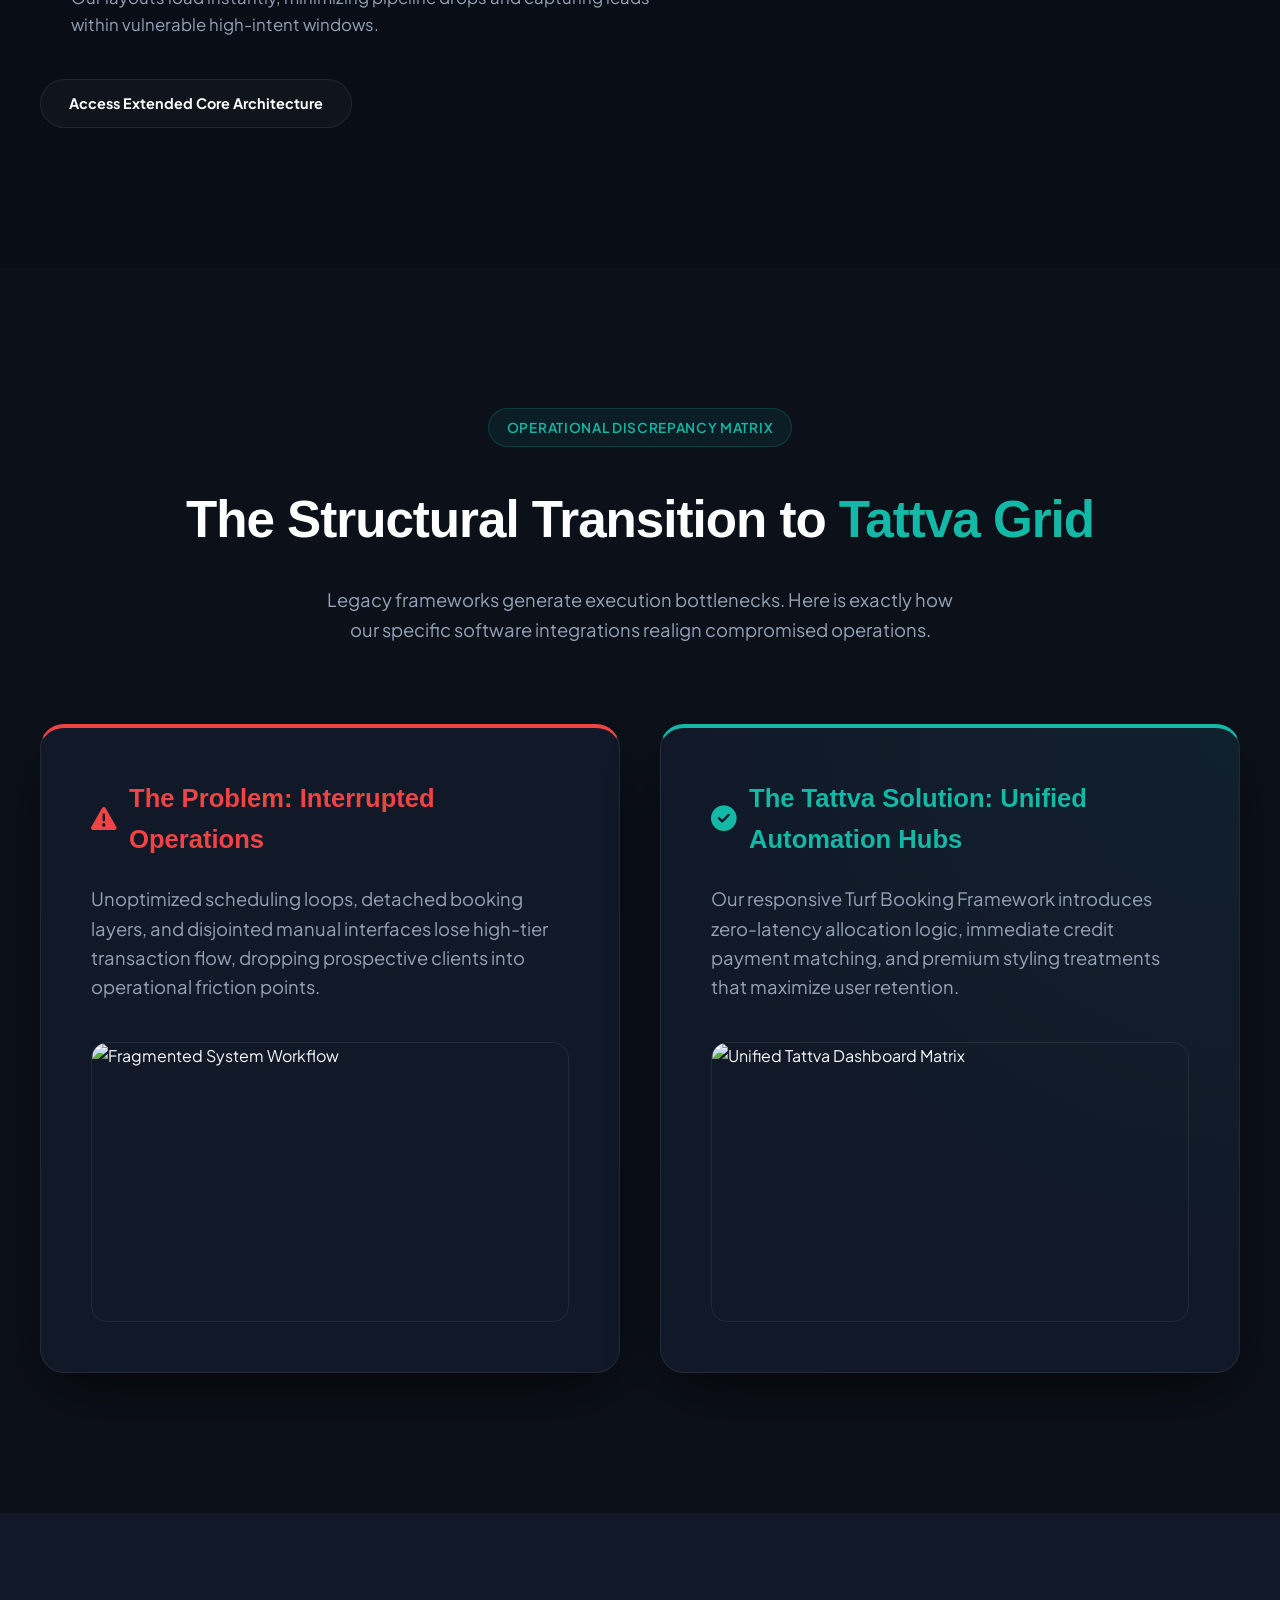
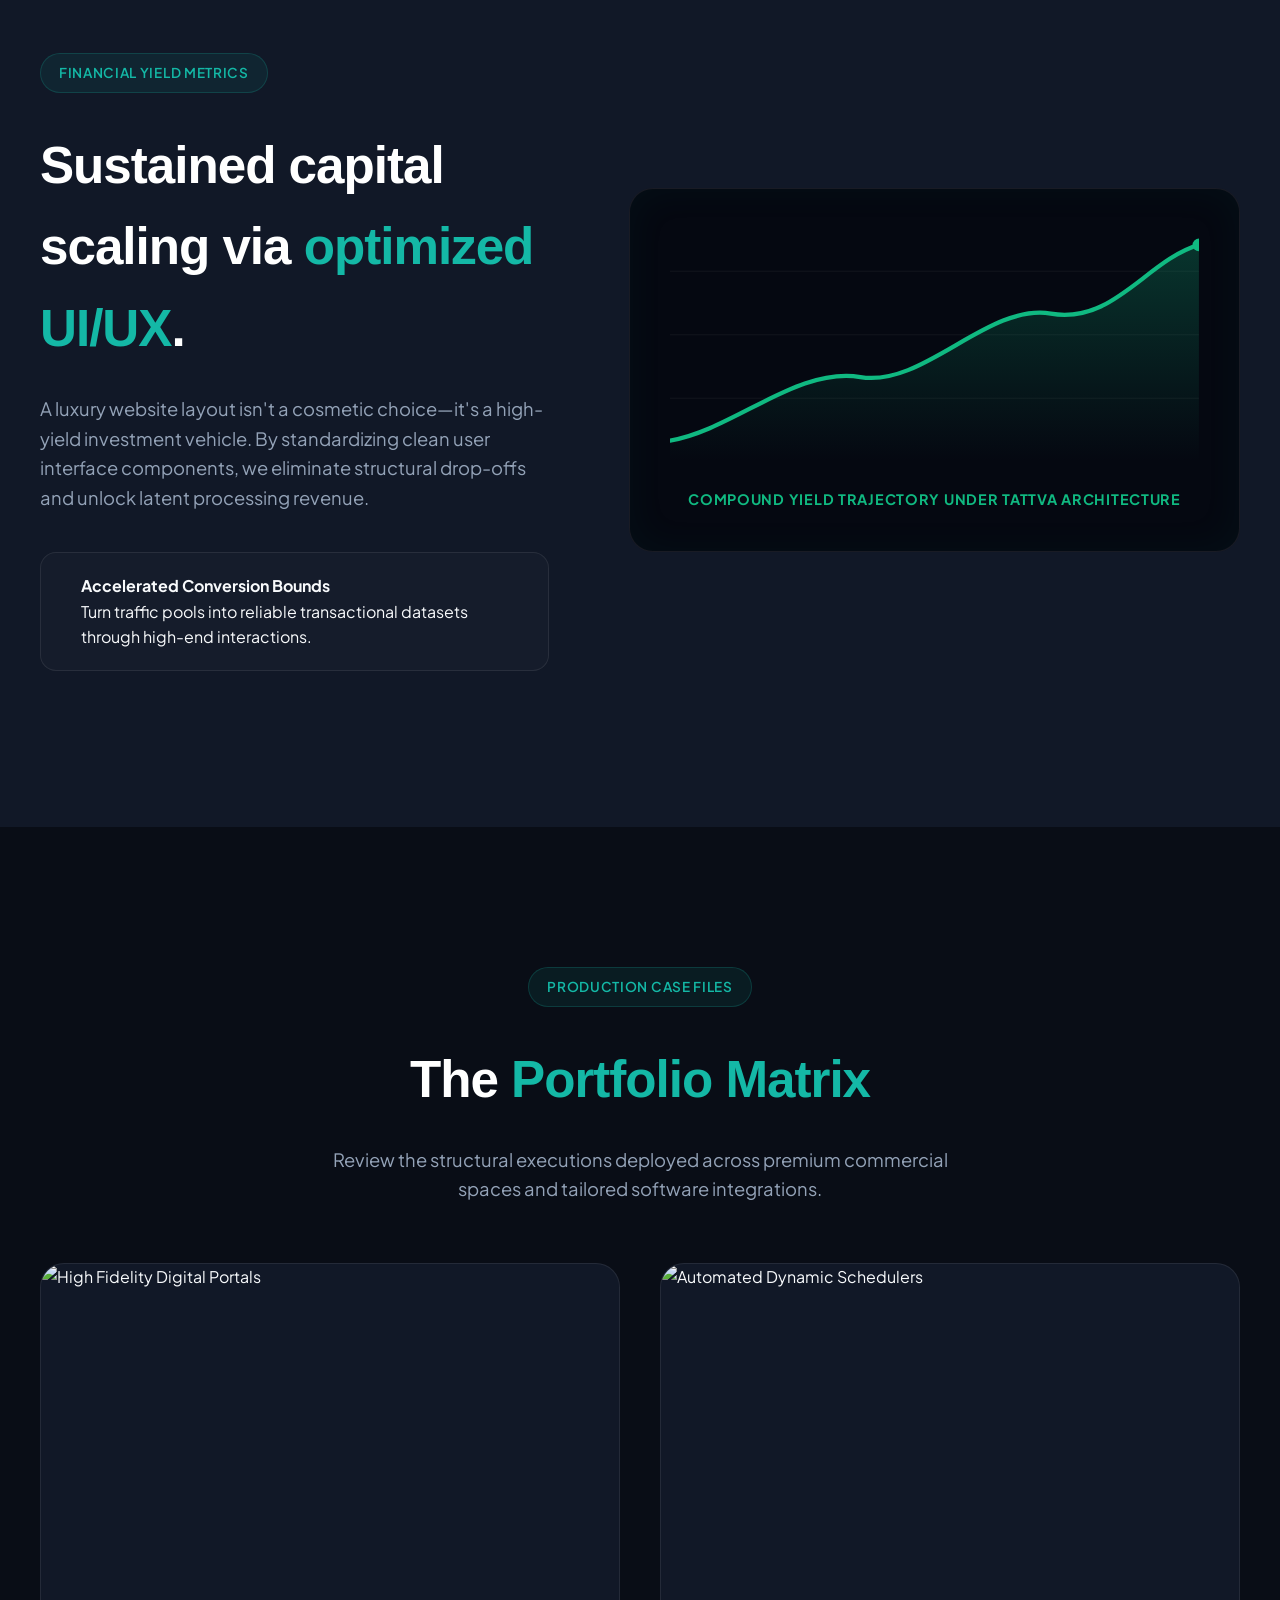
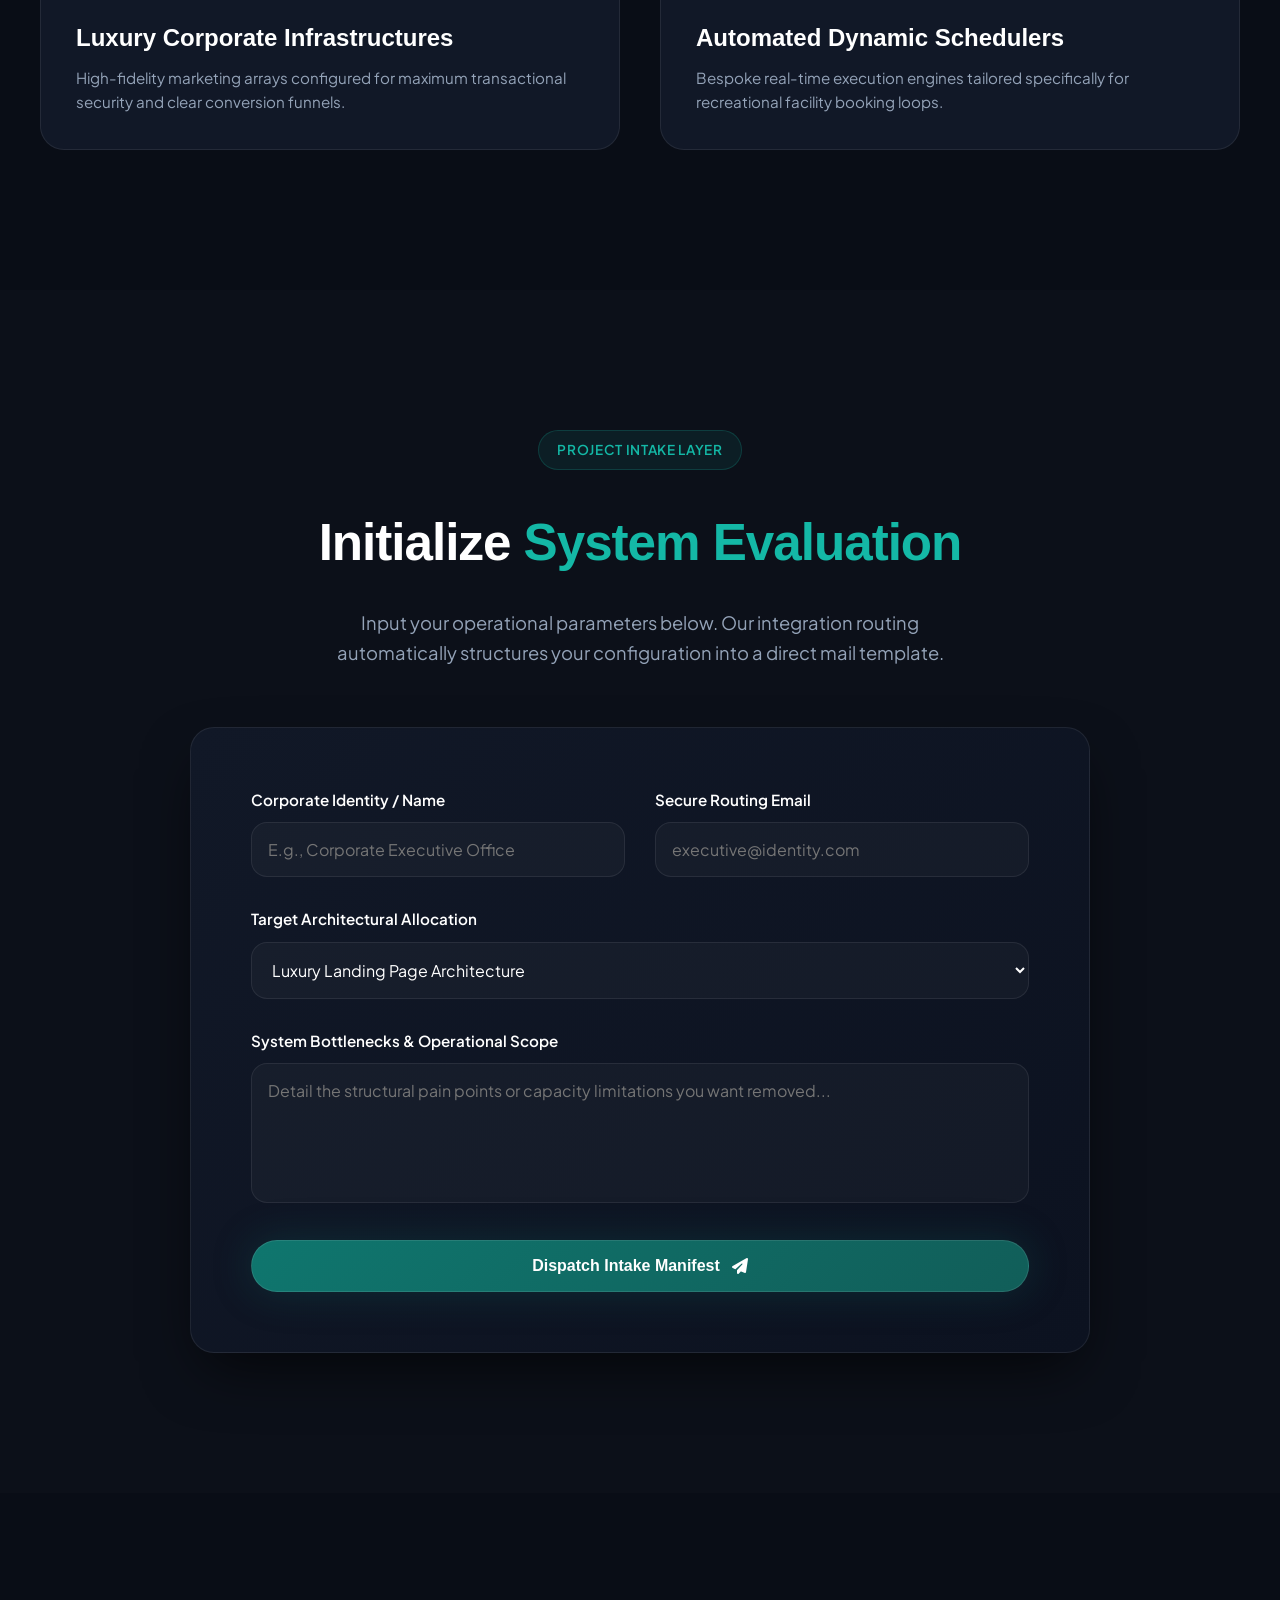
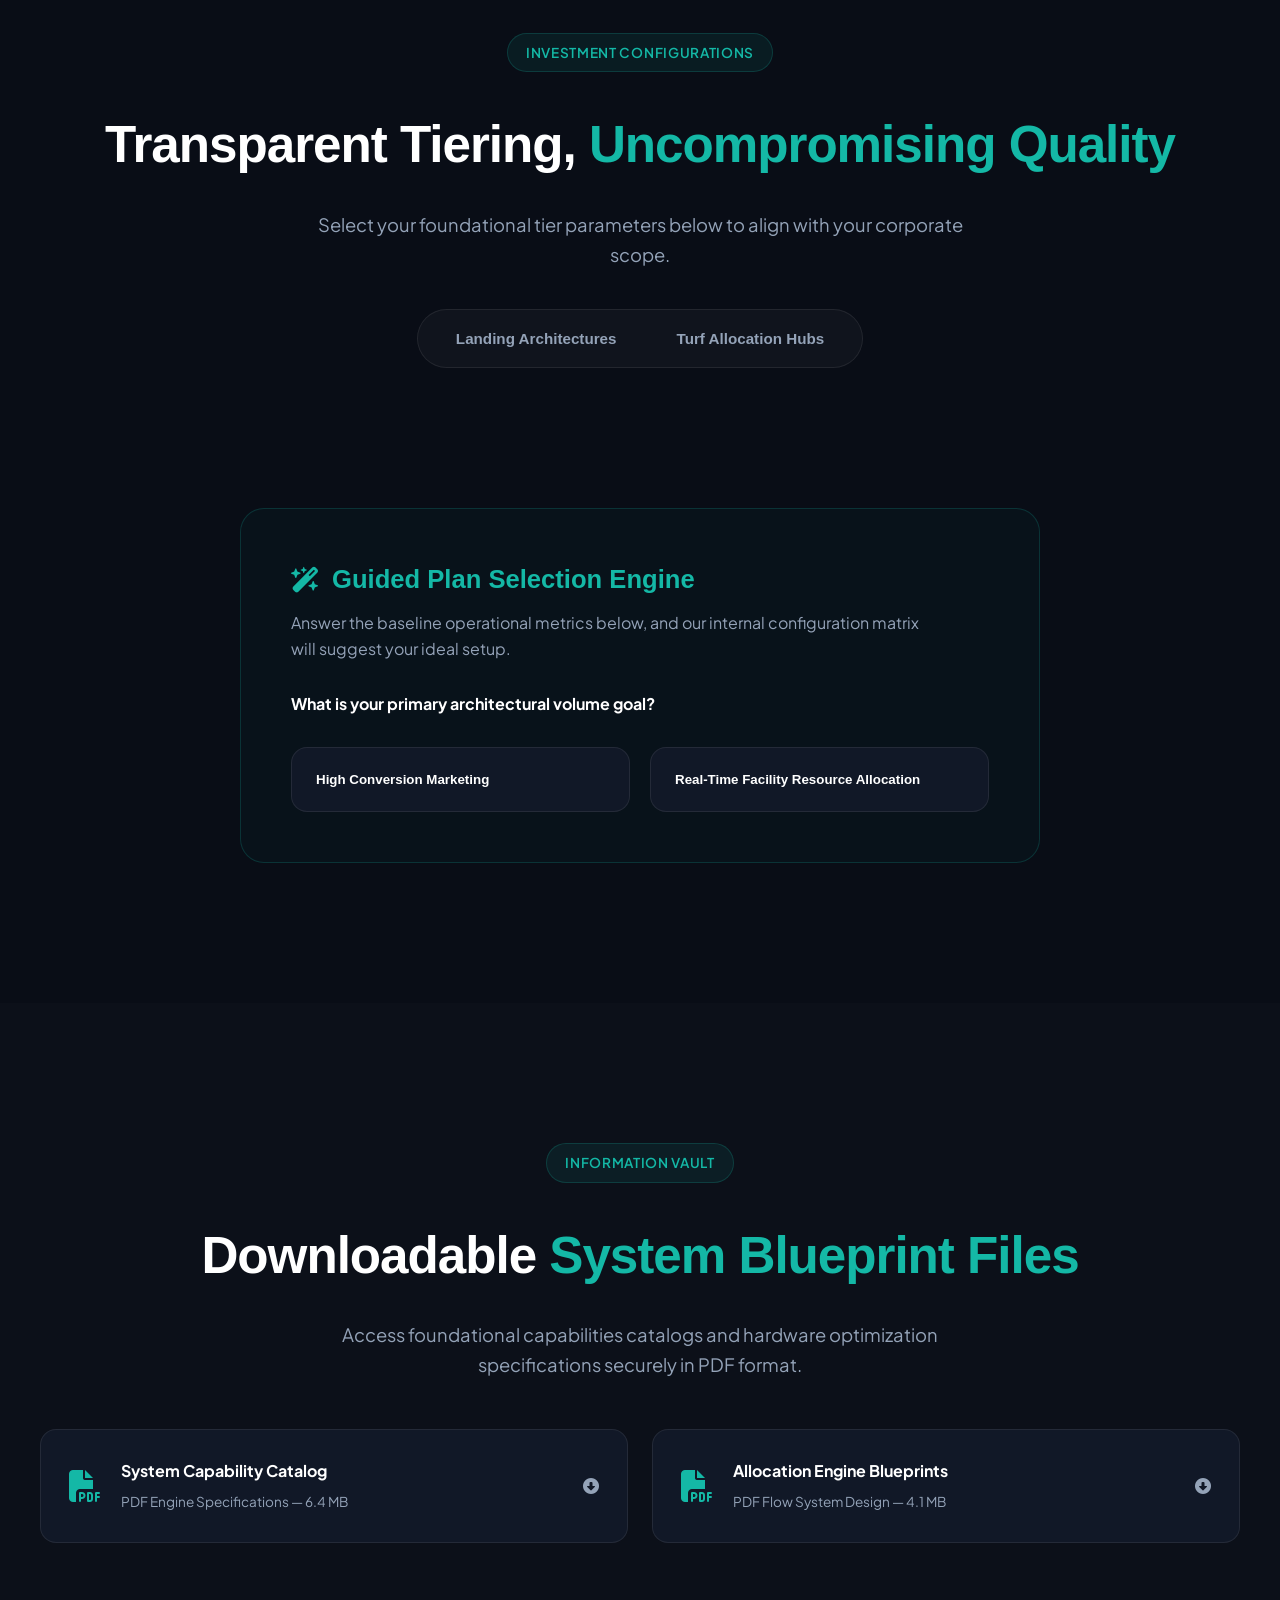
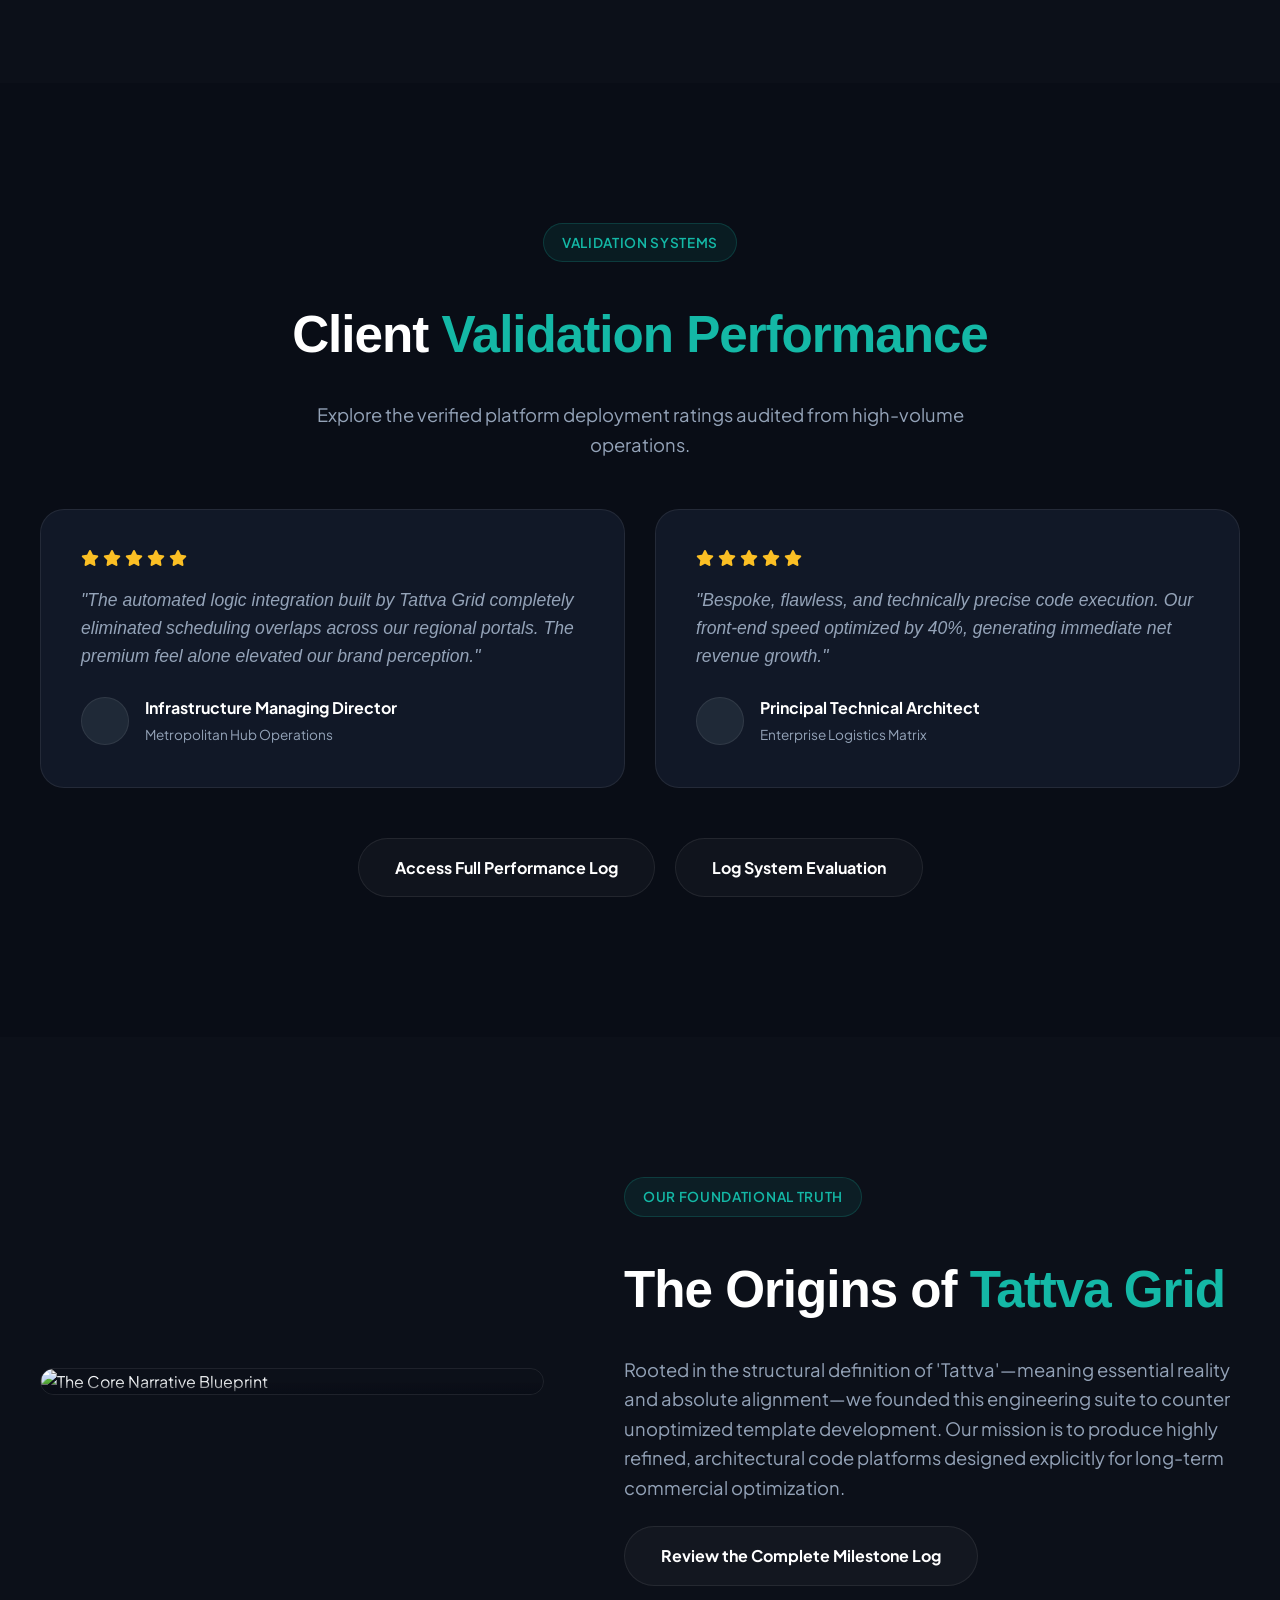
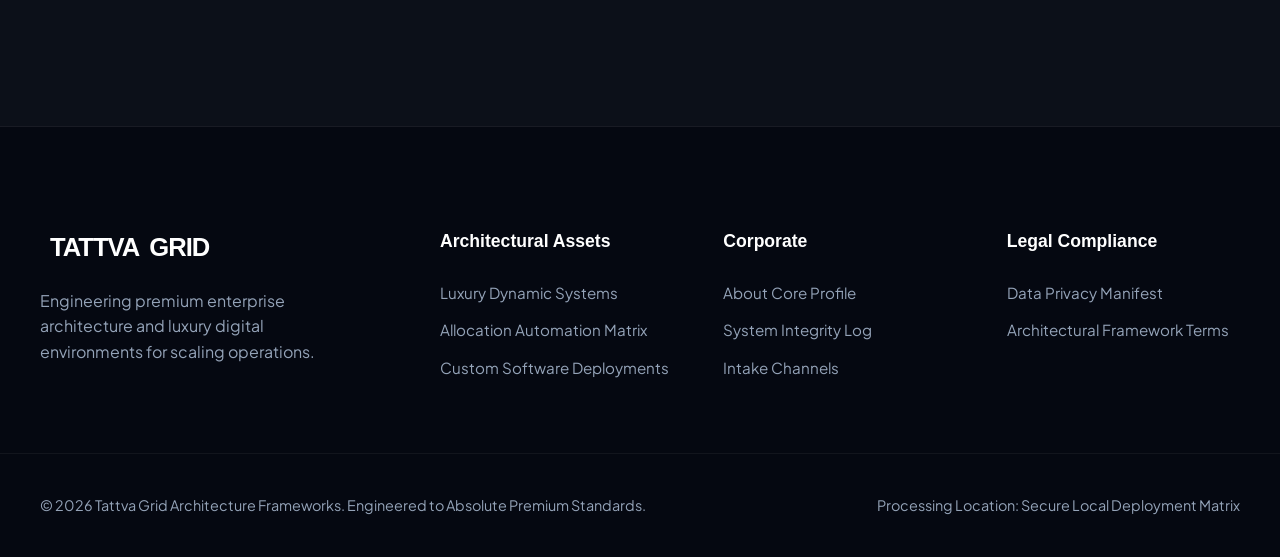
==== commit 893020d4: "Rename vhjjgu.html to intro.html" ====
--- a/intro.html
+++ b/intro.html
@@ -1,1139 +1,1349 @@
-<!DOCTYPE html>
-<html lang="en" data-theme="dark">
-<head>
-    <meta charset="UTF-8">
-    <meta name="viewport" content="width=device-width, initial-scale=1.0">
-    <title>Tattva Grid — Entrance Portal</title>
-    
-    <link rel="preconnect" href="https://fonts.googleapis.com">
-    <link rel="preconnect" href="https://fonts.gstatic.com" crossorigin>
-    <link href="https://fonts.googleapis.com/css2?family=Plus+Jakarta+Sans:wght=400;500;600;700;800&display=swap" rel="stylesheet">
-    <link rel="stylesheet" href="https://cdnjs.cloudflare.com/ajax/libs/font-awesome/6.4.0/css/all.min.css">
-
-    <script type="application/ld+json">
-    {
-      "@context": "https://schema.org",
-      "@type": "WebSite",
-      "name": "Tattva Grid",
-      "url": "https://www.tattvagrid.com",
-      "description": "Next-Gen Digital Infrastructure & High-Performance Business Automation Platforms.",
-      "author": {
-        "@type": "Person",
-        "name": "Neel Athane",
-        "jobTitle": "Lead System Architect & Developer",
-        "description": "Engineered and deployed the core backend systems, automation parameters, and digital infrastructure foundations of Tattva Grid."
-      },
-      "creator": {
-        "@type": "Organization",
-        "name": "Tattva Grid"
-      }
-    }
-    </script>
-
-    <script type="application/ld+json">
-    {
-      "@context": "https://schema.org",
-      "@type": "Organization",
-      "name": "Tattva Grid",
-      "url": "https://www.tattvagrid.com",
-      "founder": [
-        {
-          "@type": "Person",
-          "name": "Neel Athane",
-          "jobTitle": "Founder & Chief Technology Officer & Chief Financial Officer"
-        },
-        {
-          "@type": "Person",
-          "name": "Rohit Badgujar",
-          "jobTitle": "Founder & Chief Executive Officer"
-        },
-        {
-          "@type": "Person",
-          "name": "Aaryesh Honrao",
-          "jobTitle": "Founder & Chief Marketing Officer & Chief Operational Officer"
-        }
-      ]
-    }
-    </script>
-
-    <style>
-        /* --- CSS VARIABLES & THEME MANAGEMENT --- */
-        :root {
-            --brand-navy: #032b69;
-            --brand-cyan: #00b5d6;
-            --brand-seafoam: #00f2fe;
-            --radius-lg: 24px;
-            --radius-md: 16px;
-            --radius-sm: 8px;
-            --transition: all 0.4s cubic-bezier(0.16, 1, 0.3, 1);
-        }
-
-        html[data-theme="dark"] {
-            --bg-color: #060a12;
-            --bg-grid: rgba(255, 255, 255, 0.015);
-            --surface: #0c1220;
-            --surface-contrast: #0f192b;
-            --text-dark: #f8fafc;
-            --text-muted: #94a3b8;
-            --border-color: rgba(255, 255, 255, 0.06);
-            --shadow-soft: 0 10px 40px -10px rgba(0, 0, 0, 0.5);
-            --shadow-hover: 0 20px 40px -10px rgba(0, 181, 214, 0.15);
-            --glass-bg: rgba(12, 18, 32, 0.85);
-            --glass-border: rgba(255, 255, 255, 0.1);
-            --btn-bg: #f8fafc;
-            --btn-text: #060a12;
-            --hero-overlay: rgba(6, 10, 18, 0.78);
-            --hero-img: url('https://images.unsplash.com/photo-1451187580459-43490279c0fa?auto=format&fit=crop&q=80&w=1920');
-            --form-bg: #0c1220;
-        }
-
-        html[data-theme="light"] {
-            --bg-color: #f8fafc;
-            --bg-grid: rgba(3, 43, 105, 0.02);
-            --surface: #ffffff;
-            --surface-contrast: #e2e8f0;
-            --text-dark: #0f172a;
-            --text-muted: #64748b;
-            --border-color: rgba(15, 23, 42, 0.08);
-            --shadow-soft: 0 10px 40px -10px rgba(15, 43, 105, 0.06);
-            --shadow-hover: 0 20px 40px -10px rgba(3, 43, 105, 0.12);
-            --glass-bg: rgba(255, 255, 255, 0.9);
-            --glass-border: rgba(15, 23, 42, 0.12);
-            --btn-bg: #032b69;
-            --btn-text: #ffffff;
-            --hero-overlay: rgba(248, 250, 252, 0.82);
-            --hero-img: url('https://images.unsplash.com/photo-1618005182384-a83a8bd57fbe?auto=format&fit=crop&q=80&w=1920');
-            --form-bg: #ffffff;
-        }
-
-        /* --- GLOBAL BASE BASELINES --- */
-        * {
-            margin: 0;
-            padding: 0;
-            box-sizing: border-box;
-            font-family: 'Plus Jakarta Sans', sans-serif;
-        }
-
-        body {
-            background-color: var(--bg-color);
-            background-image: 
-                linear-gradient(var(--bg-grid) 1px, transparent 1px),
-                linear-gradient(90deg, var(--bg-grid) 1px, transparent 1px);
-            background-size: 40px 40px;
-            color: var(--text-dark);
-            overflow-x: hidden;
-            -webkit-font-smoothing: antialiased;
-            transition: background-color 0.4s ease, color 0.4s ease;
-        }
-
-        .container { 
-            max-width: 1280px; 
-            margin: 0 auto; 
-            padding: 0 2rem; 
-        }
-
-        .glass {
-            background: var(--glass-bg);
-            backdrop-filter: blur(20px);
-            -webkit-backdrop-filter: blur(20px);
-            border: 1px solid var(--glass-border);
-        }
-
-        /* --- ANIMATION SEQUENCES --- */
-        .fade-in-page { 
-            animation: pageFade 0.8s cubic-bezier(0.16, 1, 0.3, 1) forwards; 
-        }
-        @keyframes pageFade {
-            0 { opacity: 0; transform: translateY(10px); }
-            100% { opacity: 1; transform: translateY(0); }
-        }
-
-        .reveal { 
-            opacity: 0; 
-            transform: translateY(25px); 
-            transition: var(--transition);
-            transition-duration: 0.8s;
-        }
-        .reveal.active { 
-            opacity: 1; 
-            transform: translateY(0); 
-        }
-
-        /* --- STICKY HEADER FIXED WRAPPER --- */
-        .header-fixed-container {
-            position: fixed;
-            top: 0;
-            left: 0;
-            width: 100%;
-            z-index: 9999;
-            padding: 1.25rem 0;
-        }
-
-        header {
-            margin: 0 auto;
-            width: 92%; 
-            max-width: 1200px; 
-            border-radius: 100px; 
-            padding: 0.85rem 2.5rem;
-            display: flex; 
-            justify-content: space-between; 
-            align-items: center;
-            box-shadow: var(--shadow-soft);
-            transition: var(--transition);
-        }
-
-        .logo { 
-            font-size: 1.25rem; 
-            font-weight: 800; 
-            color: var(--text-dark); 
-            letter-spacing: 0.05em; 
-            cursor: pointer; 
-        }
-        .logo span { 
-            color: var(--brand-cyan); 
-        }
-        
-        .header-actions { 
-            display: flex; 
-            align-items: center; 
-            justify-content: center;
-            gap: 1.5rem;
-        }
-
-        .theme-toggle-container {
-            display: flex;
-            align-items: center;
-            background: var(--surface-contrast);
-            border: 1px solid var(--border-color);
-            padding: 4px;
-            border-radius: 30px;
-            position: relative;
-            cursor: pointer;
-            width: 68px;
-            height: 34px;
-            user-select: none;
-            transition: var(--transition);
-        }
-        
-        .theme-toggle-slider {
-            position: absolute;
-            width: 24px;
-            height: 24px;
-            border-radius: 50%;
-            background: var(--btn-bg);
-            box-shadow: 0 2px 6px rgba(0,0,0,0.15);
-            transition: transform 0.3s cubic-bezier(0.16, 1, 0.3, 1);
-            left: 4px;
-            z-index: 1;
-        }
-        
-        html[data-theme="light"] .theme-toggle-slider {
-            transform: translateX(34px);
-        }
-
-        .theme-toggle-icons {
-            display: flex;
-            justify-content: space-between;
-            align-items: center;
-            width: 100%;
-            padding: 0 6px;
-            z-index: 2;
-            font-size: 0.8rem;
-            color: var(--text-muted);
-        }
-
-        html[data-theme="dark"] .fa-moon { color: var(--brand-cyan); }
-        html[data-theme="light"] .fa-sun { color: #f59e0b; }
-
-        /* --- BUTTON RULES --- */
-        .btn { 
-            padding: 14px 30px; 
-            border-radius: 50px; 
-            border: none; 
-            font-weight: 600; 
-            font-size: 0.95rem; 
-            cursor: pointer; 
-            display: inline-flex; 
-            align-items: center; 
-            justify-content: center; 
-            gap: 10px; 
-            transition: var(--transition); 
-            text-decoration: none; 
-        }
-        .btn:active { 
-            transform: scale(0.97); 
-        }
-        
-        .btn-primary { 
-            background: var(--btn-bg); 
-            color: var(--btn-text); 
-            box-shadow: var(--shadow-soft); 
-        }
-        .btn-primary:hover { 
-            transform: translateY(-3px); 
-            box-shadow: var(--shadow-hover); 
-        }
-        
-        .btn-outline { 
-            background: transparent; 
-            border: 1.5px solid var(--border-color); 
-            color: var(--text-dark); 
-        }
-        .btn-outline:hover { 
-            background: var(--text-dark); 
-            color: var(--bg-color); 
-        }
-
-        /* --- HERO SPLASH SCENARIO WRAPPER --- */
-        .hero { 
-            padding-top: 180px; 
-            padding-bottom: 80px; 
-            min-height: 95vh; 
-            display: flex; 
-            align-items: center; 
-            justify-content: center; 
-            position: relative; 
-            background-image: var(--hero-img);
-            background-size: cover; 
-            background-position: center; 
-            background-repeat: no-repeat;
-            transition: background-image 0.4s ease; 
-        }
-        .hero-curtain { 
-            position: absolute; 
-            inset: 0; 
-            background: var(--hero-overlay); 
-            z-index: 1; 
-            transition: background 0.4s ease; 
-        }
-        
-        .hero-content { 
-            text-align: center; 
-            max-width: 950px; 
-            padding: 2rem; 
-            position: relative; 
-            z-index: 2; 
-        }
-        .tagline { 
-            display: inline-block; 
-            padding: 8px 18px; 
-            background: rgba(0, 181, 214, 0.08); 
-            border: 1px solid rgba(0, 181, 214, 0.2); 
-            color: var(--text-dark); 
-            border-radius: 50px; 
-            font-weight: 600; 
-            font-size: 0.85rem; 
-            letter-spacing: 0.06em; 
-            margin-bottom: 2rem; 
-            text-transform: uppercase; 
-        }
-        .hero h1 { 
-            font-size: clamp(2.2rem, 5.2vw, 3.8rem); 
-            line-height: 1.2; 
-            margin-bottom: 1.5rem; 
-            font-weight: 800; 
-            letter-spacing: -0.02em; 
-            white-space: nowrap;
-        }
-        .hero h1 span { 
-            background: linear-gradient(135deg, var(--text-dark) 30%, var(--brand-cyan) 100%); 
-            -webkit-background-clip: text; 
-            -webkit-text-fill-color: transparent; 
-        }
-        .hero p { 
-            font-size: clamp(1.05rem, 1.8vw, 1.25rem); 
-            color: var(--text-muted); 
-            margin-bottom: 3rem; 
-            line-height: 1.6; 
-        }
-        .hero-btns { 
-            display: flex; 
-            gap: 1.2rem; 
-            justify-content: center; 
-            flex-wrap: wrap; 
-        }
-
-        /* --- HERO REAL SYSTEM METRICS --- */
-        .metric-ticker { 
-            display: grid; 
-            grid-template-columns: repeat(3, 1fr); 
-            gap: 1.5rem; 
-            max-width: 850px; 
-            margin: 4.5rem auto 0 auto; 
-            border-top: 1px solid var(--border-color); 
-            padding-top: 2.5rem; 
-        }
-        .metric-item { text-align: center; }
-        .metric-item h4 { 
-            font-size: 1.6rem; 
-            font-weight: 700; 
-            color: var(--text-dark); 
-        }
-        .metric-item p { 
-            font-size: 0.8rem; 
-            color: var(--text-muted); 
-            text-transform: uppercase; 
-            letter-spacing: 0.06em; 
-            margin-top: 0.3rem; 
-        }
-
-        /* --- CAPABILITIES SECTORS --- */
-        .services-section { 
-            padding: 120px 0; 
-            border-top: 1px solid var(--border-color); 
-        }
-        .section-header { 
-            text-align: center; 
-            margin-bottom: 5rem; 
-        }
-        .section-header h2 { 
-            font-size: 2.75rem; 
-            font-weight: 800; 
-            margin-bottom: 1rem; 
-            letter-spacing: -0.02em; 
-        }
-        .section-header p { 
-            color: var(--text-muted); 
-            font-size: 1.1rem; 
-        }
-        
-        .services-grid { 
-            display: grid; 
-            grid-template-columns: repeat(2, 1fr); 
-            gap: 2rem; 
-        }
-        .service-module { 
-            background: var(--surface); 
-            border: 1px solid var(--border-color); 
-            border-radius: var(--radius-md); 
-            padding: 0; 
-            overflow: hidden;
-            box-shadow: var(--shadow-soft); 
-            transition: var(--transition); 
-        }
-        .service-module:hover { 
-            transform: translateY(-5px); 
-            box-shadow: var(--shadow-hover); 
-            border-color: rgba(0, 181, 214, 0.3); 
-        }
-        
-        .service-banner-wrapper {
-            width: 100%;
-            height: 190px;
-            overflow: hidden;
-            border-bottom: 1px solid var(--border-color);
-            background: #111827;
-        }
-        .service-banner-wrapper img {
-            width: 100%;
-            height: 100%;
-            object-fit: cover;
-            transition: var(--transition);
-        }
-        .service-module:hover .service-banner-wrapper img {
-            transform: scale(1.04);
-        }
-
-        .service-content-wrapper {
-            padding: 2.25rem;
-        }
-        .service-module h3 { 
-            font-size: 1.35rem; 
-            font-weight: 700; 
-            margin-bottom: 0.75rem; 
-            color: var(--text-dark); 
-        }
-        .service-module p { 
-            color: var(--text-muted); 
-            font-size: 0.95rem; 
-            line-height: 1.55; 
-        }
-
-        /* --- GENESIS STRIP BLOCK --- */
-        .genesis-strip { 
-            background: var(--surface-contrast); 
-            padding: 120px 0; 
-            border-top: 1px solid var(--border-color); 
-            border-bottom: 1px solid var(--border-color); 
-            transition: background 0.4s ease; 
-        }
-        .genesis-layout { 
-            display: grid; 
-            grid-template-columns: 1.20fr 1fr; 
-            gap: 4.5rem; 
-            align-items: center; 
-        }
-        .genesis-body h2 { 
-            font-size: 2.5rem; 
-            font-weight: 800; 
-            margin-bottom: 1.5rem; 
-            letter-spacing: -0.02em; 
-        }
-        .genesis-body p { 
-            font-size: 1.1rem; 
-            line-height: 1.75; 
-            color: var(--text-muted); 
-        }
-        .genesis-media { 
-            position: relative; 
-            border-radius: var(--radius-lg); 
-            overflow: hidden; 
-            border: 1px solid var(--border-color); 
-            box-shadow: var(--shadow-soft); 
-            height: 400px; 
-        }
-        .genesis-media img { 
-            width: 100%; 
-            height: 100%; 
-            object-fit: cover; 
-            filter: brightness(0.85); 
-        }
-
-        /* --- FOUNDERS DECK --- */
-        .founders-section { 
-            padding: 130px 0; 
-        }
-        .founders-grid { 
-            display: grid; 
-            grid-template-columns: repeat(3, 1fr); 
-            gap: 2.5rem; 
-        }
-        .founder-card { 
-            background: var(--surface); 
-            border-radius: var(--radius-lg); 
-            border: 1px solid var(--border-color); 
-            padding: 2.5rem; 
-            box-shadow: var(--shadow-soft); 
-            transition: var(--transition); 
-            display: flex; 
-            flex-direction: column; 
-            gap: 1.75rem; 
-        }
-        .founder-card:hover { 
-            transform: translateY(-8px); 
-            box-shadow: var(--shadow-hover); 
-            border-color: rgba(0, 181, 214, 0.35); 
-        }
-        
-        .founder-avatar { 
-            width: 100%; 
-            height: 280px; 
-            border-radius: var(--radius-md); 
-            overflow: hidden; 
-            background: #111827; 
-            border: 1px solid rgba(255, 255, 255, 0.05); 
-        }
-        .founder-avatar img { 
-            width: 100%; 
-            height: 100%; 
-            object-fit: cover; 
-        }
-        .founder-info h3 { 
-            font-size: 1.5rem; 
-            font-weight: 700; 
-            margin-bottom: 0.3rem; 
-            color: var(--text-dark); 
-        }
-        .founder-info .role { 
-            font-size: 0.85rem; 
-            font-weight: 700; 
-            color: var(--brand-cyan); 
-            text-transform: uppercase; 
-            letter-spacing: 0.05em; 
-            margin-bottom: 1.25rem; 
-        }
-        .founder-info p { 
-            color: var(--text-muted); 
-            font-size: 1rem; 
-            line-height: 1.55; 
-        }
-
-        /* --- CONTACT SECTIONS --- */
-        .contact-section { 
-            padding: 120px 0; 
-            background: var(--surface-contrast); 
-            border-top: 1px solid var(--border-color); 
-        }
-        .contact-layout { 
-            display: grid; 
-            grid-template-columns: 1fr 1.15fr; 
-            gap: 5rem; 
-        }
-        .contact-details { 
-            display: flex; 
-            flex-direction: column; 
-            gap: 2.25rem; 
-        }
-        
-        .channel-card { 
-            background: var(--surface); 
-            border: 1px solid var(--border-color); 
-            padding: 2rem; 
-            border-radius: var(--radius-md); 
-            display: flex; 
-            align-items: center; 
-            gap: 1.75rem; 
-            box-shadow: var(--shadow-soft); 
-        }
-        .channel-icon { 
-            width: 56px; 
-            height: 56px; 
-            background: rgba(0, 181, 214, 0.1); 
-            border-radius: 50%; 
-            display: flex; 
-            align-items: center; 
-            justify-content: center; 
-            color: var(--brand-cyan); 
-            font-size: 1.35rem; 
-        }
-        .channel-info h4 { 
-            font-size: 1.05rem; 
-            font-weight: 700; 
-            color: var(--text-dark); 
-            margin-bottom: 0.25rem; 
-        }
-        .channel-info p { 
-            font-size: 1.25rem; 
-            font-weight: 700; 
-            color: var(--brand-cyan); 
-            letter-spacing: 0.02em; 
-        }
-        .channel-info span { 
-            font-size: 0.8rem; 
-            color: var(--text-muted); 
-            display: block; 
-            margin-top: 0.25rem; 
-        }
-
-        .inquiry-box { 
-            background: var(--form-bg); 
-            border: 1px solid var(--border-color); 
-            padding: 3.5rem; 
-            border-radius: var(--radius-lg); 
-            box-shadow: var(--shadow-soft); 
-        }
-        .form-group { 
-            margin-bottom: 1.75rem; 
-        }
-        .form-group label { 
-            display: block; 
-            font-size: 0.85rem; 
-            font-weight: 700; 
-            margin-bottom: 0.6rem; 
-            color: var(--text-dark); 
-            text-transform: uppercase; 
-            letter-spacing: 0.05em; 
-        }
-        .form-group input { 
-            width: 100%; 
-            padding: 16px; 
-            background: var(--surface-contrast); 
-            border: 1px solid var(--border-color); 
-            border-radius: var(--radius-sm); 
-            color: var(--text-dark); 
-            font-size: 0.95rem; 
-            outline: none; 
-            transition: var(--transition); 
-        }
-        .form-group input:focus { 
-            border-color: var(--brand-cyan); 
-            box-shadow: 0 0 0 3px rgba(0, 181, 214, 0.12); 
-        }
-
-        /* --- PREMIUM DETAILED MULTI-COLUMN FOOTER --- */
-        footer { 
-            background: #080d16; 
-            color: #f8fafc; 
-            padding: 6rem 0 3rem 0; 
-            border-top: 1px solid rgba(255, 255, 255, 0.05); 
-        }
-        .footer-grid-premium {
-            display: grid;
-            grid-template-columns: 2fr repeat(3, 1fr);
-            gap: 3.5rem;
-            margin-bottom: 5rem;
-        }
-        .footer-brand-col h3 {
-            font-size: 1.4rem;
-            font-weight: 800;
-            letter-spacing: 0.05em;
-            margin-bottom: 1.25rem;
-            color: #ffffff;
-        }
-        .footer-brand-col h3 span {
-            color: var(--brand-cyan);
-        }
-        .footer-brand-col p {
-            color: #94a3b8;
-            line-height: 1.7;
-            font-size: 0.95rem;
-            max-width: 440px;
-            margin-bottom: 2rem;
-        }
-        .footer-socials {
-            display: flex;
-            gap: 1rem;
-        }
-        .social-link {
-            width: 40px;
-            height: 40px;
-            border-radius: 50%;
-            background: rgba(255,255,255,0.04);
-            border: 1px solid rgba(255,255,255,0.08);
-            display: flex;
-            align-items: center;
-            justify-content: center;
-            color: #94a3b8;
-            text-decoration: none;
-            transition: var(--transition);
-        }
-        .social-link:hover {
-            background: var(--brand-cyan);
-            color: #060a12;
-            transform: translateY(-3px);
-        }
-        .footer-premium-col h4 {
-            font-size: 0.9rem;
-            font-weight: 700;
-            text-transform: uppercase;
-            letter-spacing: 0.08em;
-            margin-bottom: 1.75rem;
-            color: #ffffff;
-            position: relative;
-        }
-        .footer-premium-col h4::after {
-            content: '';
-            position: absolute;
-            left: 0;
-            bottom: -6px;
-            width: 24px;
-            height: 2px;
-            background: var(--brand-cyan);
-        }
-        .footer-premium-links {
-            list-style: none;
-        }
-        .footer-premium-links li {
-            margin-bottom: 0.85rem;
-        }
-        .footer-premium-links a {
-            color: #94a3b8;
-            text-decoration: none;
-            font-size: 0.9rem;
-            display: inline-flex;
-            align-items: center;
-            gap: 6px;
-            transition: var(--transition);
-        }
-        .footer-premium-links a:hover {
-            color: var(--brand-cyan);
-            transform: translateX(4px);
-        }
-        .footer-bottom { 
-            border-top: 1px solid rgba(255, 255, 255, 0.05); 
-            padding-top: 2.5rem; 
-            display: flex;
-            justify-content: space-between;
-            align-items: center;
-            color: #475569; 
-            font-size: 0.9rem; 
-        }
-        .footer-bottom-links {
-            display: flex;
-            gap: 1.5rem;
-        }
-        .footer-bottom-links a {
-            color: #475569;
-            text-decoration: none;
-            transition: var(--transition);
-        }
-        .footer-bottom-links a:hover {
-            color: #94a3b8;
-        }
-
-        /* --- RESPONSIVE MATRIX --- */
-        @media(max-width: 968px) {
-            .hero h1 { white-space: normal; }
-            .genesis-layout, .founders-grid, .contact-layout { 
-                grid-template-columns: 1fr; 
-                gap: 3rem; 
-            }
-            .footer-grid-premium { 
-                grid-template-columns: 1fr 1fr;
-                gap: 3rem; 
-            }
-        }
-        @media(max-width: 600px) {
-            .header-fixed-container { 
-                padding: 0.75rem 0; 
-            }
-            header { 
-                width: 94% !important; 
-                padding: 0.75rem 1.5rem; 
-            }
-            .hero { 
-                padding-top: 150px; 
-            }
-            .services-grid { 
-                grid-template-columns: 1fr !important; 
-                gap: 1.5rem !important; 
-            }
-            .service-module { 
-                padding: 0; 
-            }
-            .service-banner-wrapper {
-                height: 140px;
-            }
-            .service-content-wrapper {
-                padding: 1.5rem 1.25rem;
-            }
-            .service-module h3 { 
-                font-size: 1.15rem; 
-            }
-            .service-module p { 
-                font-size: 0.85rem; 
-                line-height: 1.45; 
-            }
-            .inquiry-box { 
-                padding: 2.5rem 1.75rem; 
-            }
-            .metric-ticker {
-                grid-template-columns: 1fr;
-                gap: 1.5rem;
-                text-align: center;
-            }
-            .footer-grid-premium {
-                grid-template-columns: 1fr;
-                gap: 2.5rem;
-            }
-            .footer-bottom {
-                flex-direction: column;
-                gap: 1.25rem;
-                text-align: center;
-            }
-        }
-    </style>
-</head>
-<body class="fade-in-page">
-
-    <div class="header-fixed-container">
-        <header class="glass">
-            <div class="logo" onclick="window.scrollTo({top: 0, behavior: 'smooth'});">TATTVA <span>GRID</span></div>
-            <div class="header-actions">
-                <div class="theme-toggle-container" id="themeToggleGroup" aria-label="Toggle Framework Base Color">
-                    <div class="theme-toggle-slider"></div>
-                    <div class="theme-toggle-icons">
-                        <i class="fa-solid fa-moon"></i>
-                        <i class="fa-solid fa-sun"></i>
-                    </div>
-                </div>
-                <a href="index.html" class="btn btn-outline" style="padding: 8px 18px; font-size: 0.85rem;">Console →</a>
-            </div>
-        </header>
-    </div>
-
-    <main>
-        <section class="hero" id="heroContainer">
-            <div class="hero-curtain"></div>
-            <div class="hero-content">
-                <div class="tagline">/// Operational Infrastructure Grid</div>
-                <h1>Welcome to <span>Tattva Grid</span></h1>
-                <p>Next-Generation Digital Infrastructure and High-Performance Business Automation Platforms engineered for enterprise resilience.</p>
-                
-                <div class="hero-btns">
-                    <a href="#services" class="btn btn-primary">Explore Ecosystem Solutions <i class="fa-solid fa-arrow-right"></i></a>
-                    <a href="#contact" class="btn btn-outline">Request Technical Specifications</a>
-                </div>
-
-                <div class="metric-ticker">
-                    <div class="metric-item">
-                        <h4 style="color: #25D366;">100%</h4>
-                        <p>Core Integrity</p>
-                    </div>
-                    <div class="metric-item">
-                        <h4>High-Fidelity</h4>
-                        <p>Automation Scaling</p>
-                    </div>
-                    <div class="metric-item">
-                        <h4>Enterprise</h4>
-                        <p>Infrastructure Yield</p>
-                    </div>
-                </div>
-            </div>
-        </section>
-
-        <section class="services-section" id="services">
-            <div class="container">
-                <div class="section-header reveal">
-                    <h2>Our Capabilities</h2>
-                    <p>Comprehensive engineering execution structures provided across critical technical channels.</p>
-                </div>
-                
-                <div class="services-grid">
-                    <div class="service-module reveal">
-                        <div class="service-banner-wrapper">
-                            <img src="https://images.unsplash.com/photo-1460925895917-afdab827c52f?auto=format&fit=crop&q=80&w=600" alt="Landing Pages and Booking Systems">
-                        </div>
-                        <div class="service-content-wrapper">
-                            <h3>Landing Pages &amp; Booking Systems</h3>
-                            <p>Designing high-converting frontends and structural booking interfaces built to secure customer capture arrays.</p>
-                        </div>
-                    </div>
-                    
-                    <div class="service-module reveal">
-                        <div class="service-banner-wrapper">
-                            <img src="https://images.unsplash.com/photo-1508098682722-e99c43a406b2?auto=format&fit=crop&q=80&w=600" alt="Automated Turf Booking Infrastructure">
-                        </div>
-                        <div class="service-content-wrapper">
-                            <h3>Automated Turf Bookings</h3>
-                            <p>Developing seamless slot scheduling engines and real-time ledger sync processes for sports arenas and turf sectors.</p>
-                        </div>
-                    </div>
-                    
-                    <div class="service-module reveal">
-                        <div class="service-banner-wrapper">
-                            <img src="https://images.unsplash.com/photo-1516035069371-29a1b244cc32?auto=format&fit=crop&q=80&w=600" alt="Photography and Videography Custom Systems">
-                        </div>
-                        <div class="service-content-wrapper">
-                            <h3>Photography &amp; Videography</h3>
-                            <p>Deploying dedicated high-speed asset management frames and visual pipeline hubs tailored for media creators.</p>
-                        </div>
-                    </div>
-                    
-                    <div class="service-module reveal">
-                        <div class="service-banner-wrapper">
-                            <img src="https://images.unsplash.com/photo-1454165804606-c3d57bc86b40?auto=format&fit=crop&q=80&w=600" alt="Multi-Sector Enterprise Platforms">
-                        </div>
-                        <div class="service-content-wrapper">
-                            <h3>Multi-Sector Business Sites</h3>
-                            <p>Engineering robust operations architectures and dynamic content management engines across varying business sectors.</p>
-                        </div>
-                    </div>
-                </div>
-            </div>
-        </section>
-
-        <section class="genesis-strip">
-            <div class="container">
-                <div class="genesis-layout">
-                    <div class="genesis-body reveal">
-                        <h2>Our Genesis</h2>
-                        <p>
-                            Tattva Grid was originally conceptualized and architected independently by Neel Athane. Operating as the sole technical architect, Neel independently built the initial software foundations, landing systems, and backend logic. 
-                            <br><br>
-                            Recognizing that scaling a world-class enterprise requires multidimensional execution, Neel strategically connected with and onboarded elite specialized minds to finish the ecosystem. He brought on Rohit Badgujar to pilot strategic business development and institutional growth as CEO, and Aaryesh Honrao to pioneer cinematic media production and creative marketing execution as CMO. Today, they operate as a unified founding team, working as founders toward the collective success of Tattva Grid.
-                        </p>
-                    </div>
-                    <div class="genesis-media reveal">
-                        <img src="https://images.unsplash.com/photo-1517694712202-14dd9538aa97?auto=format&fit=crop&q=80&w=800" alt="Tattva Grid Production Hub">
-                    </div>
-                </div>
-            </div>
-        </section>
-
-        <section class="founders-section">
-            <div class="container">
-                <div class="section-header reveal">
-                    <h2>The Founders</h2>
-                    <p>The leadership architecture directing our core systemic development arrays.</p>
-                </div>
-                
-                <div class="founders-grid">
-                    <div class="founder-card reveal">
-                        <div class="founder-avatar">
-                            <img src="https://images.unsplash.com/photo-1506794778202-cad84cf45f1d?auto=format&fit=crop&q=80&w=500" alt="Neel Athane Portfolio Profile Picture">
-                        </div>
-                        <div class="founder-info">
-                            <h3>Neel Athane</h3>
-                            <div class="role">Founder / Chief Technology Officer &amp; Chief Financial Officer</div>
-                            <p>Original Visionary &amp; Lead System Architect who engineered the baseline core software frameworks, automation parameters, and secure pipeline logic arrays.</p>
-                        </div>
-                    </div>
-
-                    <div class="founder-card reveal">
-                        <div class="founder-avatar">
-                            <img src="https://images.unsplash.com/photo-1519085360753-af0119f7cbe7?auto=format&fit=crop&q=80&w=500" alt="Rohit Badgujar Portfolio Profile Picture">
-                        </div>
-                        <div class="founder-info">
-                            <h3>Rohit Badgujar</h3>
-                            <div class="role">Founder / Chief Executive Officer</div>
-                            <p>Directs corporate expansion parameters, institutional asset scaling models, market capture integrations, and core commercial operations pipelines.</p>
-                        </div>
-                    </div>
-
-                    <div class="founder-card reveal">
-                        <div class="founder-avatar">
-                            <img src="https://images.unsplash.com/photo-1539571696357-5a69c17a67c6?auto=format&fit=crop&q=80&w=500" alt="Aaryesh Honrao Portfolio Profile Picture">
-                        </div>
-                        <div class="founder-info">
-                            <h3>Aaryesh Honrao</h3>
-                            <div class="role">Founder / Chief Marketing Officer & Chief Operational Officer</div>
-                            <p>Pioneers custom multi-tonal cinematic media pipelines, narrative architectural framing, brand presentation logic, and digital outreach assets.</p>
-                        </div>
-                    </div>
-                </div>
-            </div>
-        </section>
-
-        <section class="contact-section" id="contact">
-            <div class="container">
-                <div class="contact-layout">
-                    
-                    <div class="contact-details reveal">
-                        <div class="section-header" style="text-align: left; margin-bottom: 2rem;">
-                            <h2>Connect With Us</h2>
-                            <p>Get in immediate touch with our specialist channels regarding system implementations or corporate queries.</p>
-                        </div>
-                        
-                        <div class="channel-card">
-                            <div class="channel-icon"><i class="fa-solid fa-coins"></i></div>
-                            <div class="channel-info">
-                                <h4>Financial &amp; Technical Specifications Desk</h4>
-                                <p>+91 94222 31321</p>
-                                <span>Direct Infrastructure Pipeline Line — Neel Athane</span>
-                            </div>
-                        </div>
-
-                        <div class="channel-card">
-                            <div class="channel-icon"><i class="fa-solid fa-bullhorn"></i></div>
-                            <div class="channel-info">
-                                <h4>Operations &amp; Marketing Channels</h4>
-                                <p>+91 91750 23438</p>
-                                <span>Media &amp; Institutional Outreach Line — Aaryesh Honrao</span>
-                            </div>
-                        </div>
-                    </div>
-
-                    <div class="inquiry-box reveal">
-                        <form id="mailLeadForm" onsubmit="generatePrefilledEmail(event);">
-                            <div class="form-group">
-                                <label for="clientName">Your Name / Organization</label>
-                                <input type="text" id="clientName" required placeholder="Enter your name or company">
-                            </div>
-                            <div class="form-group">
-                                <label for="clientContact">Contact Phone Number / Email</label>
-                                <input type="text" id="clientContact" required placeholder="Where can our founders reach you?">
-                            </div>
-                            <div class="form-group">
-                                <label for="inquiryType">Primary Interest Or Business Domain</label>
-                                <input type="text" id="inquiryType" required placeholder="e.g. Sports Turf Site, Media Portfolio, Automation">
-                            </div>
-                            <button type="submit" class="btn btn-primary" style="width: 100%; border-radius: 8px;">
-                                Draft Official Inquiry Email <i class="fa-solid fa-envelope"></i>
-                            </button>
-                        </form>
-                    </div>
-
-                </div>
-            </div>
-        </section>
-    </main>
-
-    <footer>
-        <div class="container">
-            <div class="footer-grid-premium">
-                <div class="footer-brand-col">
-                    <h3>TATTVA <span>GRID</span></h3>
-                    <p>High-performance enterprise infrastructure layouts engineered alongside fluid multi-tonal data automation layers. Processing industrial-grade software resilience patterns securely.</p>
-                    <div class="footer-socials">
-                        <a href="#" class="social-link"><i class="fa-brands fa-linkedin-in"></i></a>
-                        <a href="#" class="social-link"><i class="fa-brands fa-github"></i></a>
-                        <a href="#" class="social-link"><i class="fa-brands fa-x-twitter"></i></a>
-                        <a href="#" class="social-link"><i class="fa-brands fa-instagram"></i></a>
-                    </div>
-                </div>
-
-                <div class="footer-premium-col">
-                    <h4>Ecosystem Links</h4>
-                    <ul class="footer-premium-links">
-                        <li><a href="#services">Landing Architectures</a></li>
-                        <li><a href="#services">Turf Booking Automations</a></li>
-                        <li><a href="#services">Media Hub Portfolios</a></li>
-                        <li><a href="#services">Multi-Sector Sites</a></li>
-                    </ul>
-                </div>
-
-                <div class="footer-premium-col">
-                    <h4>Company</h4>
-                    <ul class="footer-premium-links">
-                        <li><a href="#">About Identity</a></li>
-                        <li><a href="#">System Genesis</a></li>
-                        <li><a href="#">Leadership Stack</a></li>
-                        <li><a href="#">Careers</a></li>
-                    </ul>
-                </div>
-
-                <div class="footer-premium-col">
-                    <h4>Contact Records</h4>
-                    <ul class="footer-premium-links">
-                        <li><a href="mailto:tattvagrids@gmail.com"><i class="fa-regular fa-envelope"></i> tattvagrids@gmail.com</a></li>
-                        <li><a href="#contact"><i class="fa-solid fa-headset"></i> Support Desk</a></li>
-                        <li><a href="#contact"><i class="fa-solid fa-phone"></i> Direct Technical Line</a></li>
-                    </ul>
-                </div>
-            </div>
-
-            <div class="footer-bottom">
-                <div>
-                    &copy; 2026 Tattva Grid. Made by Tattva Grid | Developed by Neel Athane. All rights reserved.
-                </div>
-                <div class="footer-bottom-links">
-                    <a href="#">Privacy Framework</a>
-                    <a href="#">Terms of Infrastructure Service</a>
-                    <a href="#">Security Protocol Docs</a>
-                </div>
-            </div>
-        </div>
-    </footer>
-
-    <script>
-        function generatePrefilledEmail(event) {
-            event.preventDefault();
-            const name = document.getElementById('clientName').value;
-            const contact = document.getElementById('clientContact').value;
-            const scope = document.getElementById('inquiryType').value;
-
-            const baseRecipient = "tattvagrids@gmail.com";
-            const emailSubject = encodeURIComponent(`Tattva Grid Ecosystem Request - ${scope}`);
-            const emailBody = encodeURIComponent(
-                `Hello Tattva Grid Founders Technical Team,\n\n` +
-                `My name is ${name}.\n` +
-                `I am submitting a baseline request regarding our operational interest in: ${scope}.\n\n` +
-                `Primary Client Contact Information:\n` +
-                `- Callback Vector: ${contact}\n\n` +
-                `Please review these basic parameters and have the appropriate founder reach out to coordinate an introductory consultation loop.\n\n` +
-                `Best Regards,\n${name}`
-            );
-
-            window.location.href = `mailto:${baseRecipient}?subject=${emailSubject}&body=${emailBody}`;
-        }
-
-        const htmlElement = document.documentElement;
-        const themeToggleGroup = document.getElementById('themeToggleGroup');
-
-        themeToggleGroup.addEventListener('click', () => {
-            const currentTheme = htmlElement.getAttribute('data-theme');
-            if (currentTheme === 'dark') {
-                htmlElement.setAttribute('data-theme', 'light');
-            } else {
-                htmlElement.setAttribute('data-theme', 'dark');
-            }
-        });
-
-        const revealElements = document.querySelectorAll('.reveal');
-        const revealObserver = new IntersectionObserver((entries) => {
-            entries.forEach(entry => {
-                if (entry.isIntersecting) {
-                    entry.target.classList.add('active');
-                    revealObserver.unobserve(entry.target);
-                }
-            });
-        }, { 
-            threshold: 0.1,
-            rootMargin: "0px 0px -40px 0px"
-        });
-
-        revealElements.forEach(element => revealObserver.observe(element));
-    </script>
-</body>
-</html>
+<!DOCTYPE html>
+<html lang="en">
+<head>
+    <meta charset="UTF-8">
+    <meta name="viewport" content="width=device-width, initial-scale=1.0">
+    <title>Tattva Grid — Premium Digital Infrastructure</title>
+    
+    <link rel="preconnect" href="https://fonts.googleapis.com">
+    <link rel="preconnect" href="https://fonts.gstatic.com" crossorigin>
+    <link href="https://fonts.googleapis.com/css2?family=Plus+Jakarta+Sans:wght@300;400;500;600;700;800&family=Cabinet+Grotesk:wght@700;800;900&display=swap" rel="stylesheet">
+    <link rel="stylesheet" href="https://cdnjs.cloudflare.com/ajax/libs/font-awesome/6.4.0/css/all.min.css">
+
+    <style>
+        /* --- CORE ARCHITECTURE & THEME SYSTEM --- */
+        :root {
+            /* Luxury Dark Base Palette */
+            --bg-color: #090d16; 
+            --surface: #111827;
+            --surface-card: #1f2937;
+            --surface-glass: rgba(17, 24, 39, 0.75);
+            
+            /* High Contrast Text */
+            --text-main: #f8fafc;
+            --text-muted: #94a3b8;
+            --text-pure-white: #ffffff;
+            
+            /* Premium Teal Design System (From Your Community Base) */
+            --primary: #0f766e; 
+            --primary-light: #14b8a6;
+            --primary-dark: #115e59;
+            --primary-glow: rgba(20, 184, 166, 0.15);
+            
+            /* Status / Accents */
+            --profit-green: #10b981;
+            --danger-red: #ef4444;
+            
+            /* Border Elements & Radii */
+            --border-glow: rgba(20, 184, 166, 0.2);
+            --border-glass: rgba(255, 255, 255, 0.08);
+            --radius-lg: 24px;
+            --radius-md: 16px;
+            --radius-sm: 8px;
+            
+            /* Animation & Depth Profiles */
+            --shadow-premium: 0 25px 60px -15px rgba(0, 0, 0, 0.7);
+            --shadow-glow: 0 0 40px rgba(15, 118, 110, 0.25);
+            --transition: all 0.5s cubic-bezier(0.16, 1, 0.3, 1);
+            --font-heading: 'Cabinet Grotesk', sans-serif;
+            --font-body: 'Plus Jakarta Sans', sans-serif;
+        }
+
+        /* --- GLOBAL RESET & BASE RULES --- */
+        * {
+            margin: 0;
+            padding: 0;
+            box-sizing: border-box;
+            outline: none;
+        }
+        
+        html {
+            scroll-behavior: smooth;
+            background-color: var(--bg-color);
+        }
+
+        body {
+            background-color: var(--bg-color);
+            color: var(--text-main);
+            font-family: var(--font-body);
+            overflow-x: hidden;
+            -webkit-font-smoothing: antialiased;
+            line-height: 1.6;
+        }
+
+        /* --- BACKGROUND TECH GRID LAYERS --- */
+        .grid-overlay {
+            position: fixed;
+            inset: 0;
+            background-image: 
+                linear-gradient(rgba(255, 255, 255, 0.01) 1px, transparent 1px),
+                linear-gradient(90deg, rgba(255, 255, 255, 0.01) 1px, transparent 1px);
+            background-size: 60px 60px;
+            pointer-events: none;
+            z-index: 1;
+        }
+
+        /* --- STRUCTURAL LAYOUT UTILITIES --- */
+        .container {
+            max-width: 1300px;
+            margin: 0 auto;
+            padding: 0 2.5rem;
+            position: relative;
+            z-index: 2;
+        }
+
+        .section-spacer {
+            padding: 140px 0;
+            position: relative;
+        }
+
+        /* --- TYPOGRAPHY ENGINE --- */
+        .tagline {
+            display: inline-flex;
+            align-items: center;
+            gap: 8px;
+            padding: 8px 18px;
+            background: rgba(15, 118, 110, 0.15);
+            border: 1px solid var(--border-glow);
+            color: var(--primary-light);
+            border-radius: 50px;
+            font-weight: 600;
+            font-size: 0.85rem;
+            letter-spacing: 0.05em;
+            text-transform: uppercase;
+            margin-bottom: 2rem;
+        }
+
+        .main-heading {
+            font-family: var(--font-heading);
+            font-size: clamp(2.8rem, 6vw, 4.8rem);
+            font-weight: 900;
+            line-height: 1.05;
+            letter-spacing: -0.03em;
+            color: var(--text-pure-white);
+            margin-bottom: 2rem;
+        }
+        .main-heading span {
+            color: transparent;
+            -webkit-text-stroke: 1px var(--primary-light);
+            background: linear-gradient(135deg, var(--text-pure-white) 0%, var(--primary-light) 100%);
+            -webkit-background-clip: text;
+            background-clip: text;
+        }
+
+        .section-title {
+            font-family: var(--font-heading);
+            font-size: clamp(2.2rem, 4vw, 3.2rem);
+            font-weight: 800;
+            letter-spacing: -0.02em;
+            color: var(--text-pure-white);
+            margin-bottom: 1.5rem;
+        }
+        .section-title span {
+            color: var(--primary-light);
+        }
+
+        .desc-text {
+            color: var(--text-muted);
+            font-size: 1.15rem;
+            max-width: 650px;
+            font-weight: 400;
+        }
+
+        /* --- PREMIUM BUTTON ARCHITECTURE --- */
+        .btn {
+            padding: 16px 36px;
+            border-radius: 50px;
+            font-weight: 700;
+            font-size: 1rem;
+            cursor: pointer;
+            display: inline-flex;
+            align-items: center;
+            justify-content: center;
+            gap: 12px;
+            transition: var(--transition);
+            text-decoration: none;
+            border: none;
+        }
+        
+        .btn-primary {
+            background: linear-gradient(135deg, var(--primary) 0%, var(--primary-dark) 100%);
+            color: var(--text-pure-white);
+            border: 1px solid rgba(255, 255, 255, 0.1);
+            box-shadow: var(--shadow-glow);
+        }
+        .btn-primary:hover {
+            transform: translateY(-4px) scale(1.02);
+            box-shadow: 0 20px 40px rgba(15, 118, 110, 0.4);
+            filter: brightness(1.1);
+        }
+
+        .btn-outline {
+            background: rgba(255, 255, 255, 0.03);
+            border: 1px solid var(--border-glass);
+            color: var(--text-pure-white);
+        }
+        .btn-outline:hover {
+            background: var(--text-pure-white);
+            color: var(--bg-color);
+            transform: translateY(-4px);
+        }
+
+        /* --- 1. FLOATING HEADER --- */
+        header {
+            position: fixed;
+            top: 24px;
+            left: 50%;
+            transform: translateX(-50%);
+            width: 92%;
+            max-width: 1240px;
+            z-index: 1000;
+            border-radius: 100px;
+            padding: 16px 36px;
+            display: flex;
+            justify-content: space-between;
+            align-items: center;
+            background: var(--surface-glass);
+            backdrop-filter: blur(20px);
+            -webkit-backdrop-filter: blur(20px);
+            border: 1px solid var(--border-glass);
+            box-shadow: var(--shadow-premium);
+        }
+
+        .logo {
+            font-family: var(--font-heading);
+            font-size: 1.6rem;
+            font-weight: 900;
+            color: var(--text-pure-white);
+            text-decoration: none;
+            letter-spacing: -1px;
+            display: flex;
+            align-items: center;
+            gap: 10px;
+        }
+        .logo i {
+            color: var(--primary-light);
+        }
+
+        nav {
+            display: flex;
+            gap: 35px;
+        }
+        nav a {
+            text-decoration: none;
+            color: var(--text-muted);
+            font-weight: 600;
+            font-size: 0.95rem;
+            transition: var(--transition);
+        }
+        nav a:hover {
+            color: var(--primary-light);
+        }
+
+        /* --- 2. HERO SECTION --- */
+        .hero {
+            min-height: 100vh;
+            display: flex;
+            align-items: center;
+            justify-content: center;
+            text-align: center;
+            position: relative;
+            background-image: 
+                radial-gradient(circle at 50% 30%, rgba(15, 118, 110, 0.18) 0%, transparent 60%),
+                linear-gradient(to bottom, rgba(9, 13, 22, 0.2), #090d16),
+                url('https://images.unsplash.com/photo-1618005182384-a83a8bd57fbe?q=80&w=2064&auto=format&fit=crop');
+            background-size: cover;
+            background-position: center;
+            padding-top: 140px;
+        }
+        
+        .hero::before {
+            content: '';
+            position: absolute;
+            inset: 0;
+            background: linear-gradient(to bottom, transparent 40%, var(--bg-color) 100%);
+            z-index: 1;
+        }
+
+        .hero-content {
+            max-width: 900px;
+            position: relative;
+            z-index: 2;
+        }
+
+        .hero-quote {
+            font-size: 1.25rem;
+            color: var(--primary-light);
+            font-weight: 500;
+            letter-spacing: 0.05em;
+            margin-bottom: 1.5rem;
+            text-transform: uppercase;
+        }
+
+        .hero-btns {
+            display: flex;
+            gap: 20px;
+            justify-content: center;
+            margin-top: 3.5rem;
+        }
+
+        /* --- 3. ABOUT US --- */
+        .about-grid {
+            display: grid;
+            grid-template-columns: 1.1fr 0.9fr;
+            gap: 80px;
+            align-items: center;
+        }
+
+        .about-visual-frame {
+            position: relative;
+            border-radius: var(--radius-lg);
+            border: 1px solid var(--border-glass);
+            overflow: hidden;
+            box-shadow: var(--shadow-premium);
+        }
+        .about-visual-frame::after {
+            content: '';
+            position: absolute;
+            inset: 0;
+            background: linear-gradient(to top, rgba(9, 13, 22, 0.8) 0%, transparent 50%);
+        }
+        .about-visual-frame img {
+            width: 100%;
+            height: 100%;
+            object-fit: cover;
+            display: block;
+        }
+
+        .wip-badge {
+            position: absolute;
+            top: 24px;
+            right: 24px;
+            background: rgba(9, 13, 22, 0.85);
+            border: 1px solid var(--border-glow);
+            padding: 10px 20px;
+            border-radius: 50px;
+            font-size: 0.85rem;
+            font-weight: 700;
+            color: var(--text-pure-white);
+            backdrop-filter: blur(10px);
+            display: flex;
+            align-items: center;
+            gap: 8px;
+            z-index: 3;
+        }
+        .wip-badge span {
+            width: 8px;
+            height: 8px;
+            background: var(--primary-light);
+            border-radius: 50%;
+            display: inline-block;
+            animation: pulse 2s infinite;
+        }
+
+        @keyframes pulse {
+            0% { transform: scale(0.95); opacity: 0.5; }
+            50% { transform: scale(1.2); opacity: 1; }
+            100% { transform: scale(0.95); opacity: 0.5; }
+        }
+
+        .about-competencies {
+            list-style: none;
+            margin: 2.5rem 0;
+        }
+        .about-competencies li {
+            display: flex;
+            align-items: flex-start;
+            gap: 16px;
+            margin-bottom: 20px;
+            color: var(--text-muted);
+            font-size: 1.05rem;
+        }
+        .about-competencies i {
+            color: var(--primary-light);
+            margin-top: 4px;
+            font-size: 1.1rem;
+        }
+
+        /* --- 4. SEQUENTIAL COMPARISON (PROBLEM/SOLUTION) --- */
+        .comparison-wrapper {
+            display: flex;
+            flex-direction: column;
+            gap: 120px;
+            margin-top: 60px;
+        }
+
+        .comparison-stack {
+            display: grid;
+            grid-template-columns: 1fr 1fr;
+            gap: 40px;
+        }
+
+        .comp-card {
+            background: var(--surface);
+            border: 1px solid var(--border-glass);
+            border-radius: var(--radius-lg);
+            padding: 50px;
+            box-shadow: var(--shadow-premium);
+            position: relative;
+            overflow: hidden;
+        }
+
+        .comp-card.problem-card {
+            border-top: 4px solid var(--danger-red);
+        }
+        .comp-card.solution-card {
+            border-top: 4px solid var(--primary-light);
+            background-image: radial-gradient(circle at top right, rgba(20, 184, 166, 0.05) 0%, transparent 70%);
+        }
+
+        .comp-meta-title {
+            font-family: var(--font-heading);
+            font-size: 1.6rem;
+            font-weight: 800;
+            margin-bottom: 1.5rem;
+            display: flex;
+            align-items: center;
+            gap: 12px;
+        }
+        .problem-card .comp-meta-title { color: var(--danger-red); }
+        .solution-card .comp-meta-title { color: var(--primary-light); }
+
+        .comp-graphic-container {
+            margin-top: 40px;
+            border-radius: var(--radius-md);
+            overflow: hidden;
+            border: 1px solid var(--border-glass);
+            height: 280px;
+        }
+        .comp-graphic-container img {
+            width: 100%;
+            height: 100%;
+            object-fit: cover;
+        }
+
+        /* --- 5. REVENUE & PROFIT HUB --- */
+        .profit-section {
+            background: var(--surface);
+            border-y: 1px solid var(--border-glass);
+        }
+        .profit-grid {
+            display: grid;
+            grid-template-columns: 1fr 1.2fr;
+            gap: 80px;
+            align-items: center;
+        }
+
+        .profit-perks {
+            list-style: none;
+            margin-top: 2.5rem;
+        }
+        .profit-perks li {
+            display: flex;
+            align-items: center;
+            gap: 20px;
+            padding: 20px;
+            background: rgba(255, 255, 255, 0.02);
+            border: 1px solid var(--border-glass);
+            border-radius: var(--radius-md);
+            margin-bottom: 16px;
+        }
+        .profit-perks i {
+            font-size: 1.5rem;
+            color: var(--profit-green);
+        }
+
+        .graph-frame {
+            background: #050811;
+            border: 1px solid var(--border-glass);
+            border-radius: var(--radius-lg);
+            padding: 40px;
+            box-shadow: inset 0 0 40px rgba(16, 185, 129, 0.05);
+        }
+
+        /* --- 6. PORTFOLIO & SERVICES --- */
+        .portfolio-matrix {
+            display: grid;
+            grid-template-columns: repeat(2, 1fr);
+            gap: 40px;
+            margin-top: 60px;
+        }
+
+        .portfolio-card {
+            background: var(--surface);
+            border-radius: var(--radius-lg);
+            border: 1px solid var(--border-glass);
+            overflow: hidden;
+            transition: var(--transition);
+        }
+        .portfolio-card:hover {
+            transform: translateY(-8px);
+            border-color: var(--primary-light);
+            box-shadow: var(--shadow-glow);
+        }
+
+        .portfolio-img {
+            height: 320px;
+            overflow: hidden;
+            position: relative;
+        }
+        .portfolio-img img {
+            width: 100%;
+            height: 100%;
+            object-fit: cover;
+            transition: var(--transition);
+        }
+        .portfolio-card:hover .portfolio-img img {
+            transform: scale(1.05);
+        }
+
+        .portfolio-details {
+            padding: 35px;
+        }
+        .portfolio-details h4 {
+            font-family: var(--font-heading);
+            font-size: 1.5rem;
+            font-weight: 800;
+            color: var(--text-pure-white);
+            margin-bottom: 0.5rem;
+        }
+
+        /* --- 7. SMART INQUIRY DESIGN --- */
+        .inquiry-panel {
+            background: linear-gradient(135deg, var(--surface) 0%, #0c1220 100%);
+            border: 1px solid var(--border-glass);
+            border-radius: var(--radius-lg);
+            padding: 60px;
+            max-width: 900px;
+            margin: 60px auto 0;
+            box-shadow: var(--shadow-premium);
+        }
+
+        .form-grid-layout {
+            display: grid;
+            grid-template-columns: 1fr 1fr;
+            gap: 30px;
+        }
+        .span-full {
+            grid-column: span 2;
+        }
+
+        .field-group label {
+            display: block;
+            font-weight: 600;
+            font-size: 0.95rem;
+            color: var(--text-pure-white);
+            margin-bottom: 10px;
+        }
+
+        .field-group input, .field-group select, .field-group textarea {
+            width: 100%;
+            padding: 16px;
+            background: rgba(255, 255, 255, 0.03);
+            border: 1px solid var(--border-glass);
+            border-radius: var(--radius-md);
+            color: var(--text-pure-white);
+            font-family: var(--font-body);
+            font-size: 1rem;
+            transition: var(--transition);
+        }
+        .field-group input:focus, .field-group select:focus, .field-group textarea:focus {
+            border-color: var(--primary-light);
+            background: rgba(255, 255, 255, 0.06);
+            box-shadow: 0 0 20px rgba(20, 184, 166, 0.1);
+        }
+        .field-group textarea {
+            height: 140px;
+            resize: none;
+        }
+
+        /* --- 8. PRICING ARCHITECTURE --- */
+        .pricing-hub {
+            text-align: center;
+        }
+        
+        .pricing-toggle-wrap {
+            display: inline-flex;
+            background: rgba(255, 255, 255, 0.03);
+            border: 1px solid var(--border-glass);
+            padding: 8px;
+            border-radius: 100px;
+            margin-bottom: 60px;
+        }
+
+        .toggle-tab-btn {
+            padding: 12px 30px;
+            border-radius: 100px;
+            background: transparent;
+            border: none;
+            color: var(--text-muted);
+            font-weight: 700;
+            font-size: 0.95rem;
+            cursor: pointer;
+            transition: var(--transition);
+        }
+        .toggle-tab-btn.active {
+            background: var(--primary);
+            color: var(--text-pure-white);
+        }
+
+        .pricing-matrix-container {
+            display: grid;
+            grid-template-columns: repeat(3, 1fr);
+            gap: 30px;
+            align-items: flex-start;
+        }
+
+        .pricing-tier-card {
+            background: var(--surface);
+            border: 1px solid var(--border-glass);
+            border-radius: var(--radius-lg);
+            padding: 45px;
+            text-align: left;
+            transition: var(--transition);
+            position: relative;
+        }
+        .pricing-tier-card:hover {
+            border-color: var(--primary-light);
+            transform: translateY(-8px);
+        }
+        .pricing-tier-card.featured {
+            border: 2px solid var(--primary-light);
+            box-shadow: var(--shadow-glow);
+        }
+
+        .tier-tag {
+            position: absolute;
+            top: -16px;
+            left: 45px;
+            background: var(--primary-light);
+            color: var(--bg-color);
+            font-weight: 800;
+            font-size: 0.8rem;
+            padding: 6px 18px;
+            border-radius: 50px;
+            text-transform: uppercase;
+        }
+
+        .tier-title {
+            font-family: var(--font-heading);
+            font-size: 1.6rem;
+            font-weight: 800;
+            color: var(--text-pure-white);
+            margin-bottom: 0.5rem;
+        }
+        .tier-price {
+            font-family: var(--font-heading);
+            font-size: 3.2rem;
+            font-weight: 900;
+            color: var(--text-pure-white);
+            margin: 1.5rem 0;
+            display: flex;
+            align-items: baseline;
+        }
+        .tier-price span {
+            font-size: 1.1rem;
+            color: var(--text-muted);
+            font-family: var(--font-body);
+            font-weight: 400;
+            margin-left: 8px;
+        }
+
+        .tier-features {
+            list-style: none;
+            margin: 2.5rem 0;
+            border-top: 1px solid var(--border-glass);
+            padding-top: 2rem;
+        }
+        .tier-features li {
+            margin-bottom: 14px;
+            display: flex;
+            align-items: center;
+            gap: 12px;
+            color: var(--text-muted);
+        }
+        .tier-features i {
+            color: var(--primary-light);
+        }
+
+        .tier-action {
+            width: 100%;
+        }
+
+        /* AI PLAN SUGGESTER WIDGET */
+        .ai-suggester-box {
+            background: rgba(15, 118, 110, 0.05);
+            border: 1px solid var(--border-glow);
+            border-radius: var(--radius-lg);
+            padding: 50px;
+            max-width: 800px;
+            margin: 80px auto 0;
+            text-align: left;
+        }
+        .suggester-step-layout {
+            display: none;
+        }
+        .suggester-step-layout.active {
+            display: block;
+        }
+
+        .suggester-options {
+            display: grid;
+            grid-template-columns: 1fr 1fr;
+            gap: 20px;
+            margin-top: 30px;
+        }
+        .opt-card-btn {
+            background: var(--surface);
+            border: 1px solid var(--border-glass);
+            padding: 24px;
+            border-radius: var(--radius-md);
+            color: var(--text-pure-white);
+            font-weight: 600;
+            cursor: pointer;
+            text-align: left;
+            transition: var(--transition);
+        }
+        .opt-card-btn:hover {
+            border-color: var(--primary-light);
+            background: rgba(255, 255, 255, 0.02);
+        }
+
+        /* --- 9. BROCHURES & ASSETS --- */
+        .asset-grid-layout {
+            display: grid;
+            grid-template-columns: repeat(auto-fit, minmax(320px, 1fr));
+            gap: 24px;
+            margin-top: 50px;
+        }
+
+        .asset-download-card {
+            background: var(--surface);
+            border: 1px solid var(--border-glass);
+            padding: 28px;
+            border-radius: var(--radius-md);
+            display: flex;
+            align-items: center;
+            justify-content: space-between;
+            text-decoration: none;
+            color: var(--text-main);
+            transition: var(--transition);
+        }
+        .asset-download-card:hover {
+            border-color: var(--primary-light);
+            transform: translateX(6px);
+        }
+        .asset-meta-data {
+            display: flex;
+            align-items: center;
+            gap: 20px;
+        }
+        .asset-file-icon {
+            font-size: 2rem;
+            color: var(--primary-light);
+        }
+
+        /* --- 10. REVIEWS & TRUST LOGIC --- */
+        .reviews-masonry-layout {
+            display: grid;
+            grid-template-columns: 1fr 1fr;
+            gap: 30px;
+            margin-top: 50px;
+        }
+
+        .review-box-card {
+            background: var(--surface);
+            border: 1px solid var(--border-glass);
+            padding: 40px;
+            border-radius: var(--radius-lg);
+        }
+        .star-rating-row {
+            color: #fbbf24;
+            margin-bottom: 20px;
+            display: flex;
+            gap: 4px;
+        }
+        .review-text-quote {
+            color: var(--text-muted);
+            font-size: 1.1rem;
+            font-style: italic;
+            margin-bottom: 25px;
+        }
+        .client-profile-block {
+            display: flex;
+            align-items: center;
+            gap: 16px;
+        }
+        .client-avatar-placeholder {
+            width: 48px;
+            height: 48px;
+            border-radius: 50%;
+            background: var(--surface-card);
+            border: 1px solid var(--border-glass);
+        }
+
+        .review-action-row {
+            display: flex;
+            justify-content: center;
+            gap: 20px;
+            margin-top: 50px;
+        }
+
+        /* --- 11. FOUNDERS & STORY --- */
+        /* Reusing About grid system with inverse alignment */
+        .inverse-layout {
+            grid-template-columns: 0.9fr 1.1fr;
+        }
+
+        /* --- 12. ELITE COMPREHENSIVE FOOTER --- */
+        footer {
+            background: #050811;
+            padding: 100px 0 40px;
+            border-top: 1px solid var(--border-glass);
+            position: relative;
+            z-index: 10;
+        }
+
+        .footer-grid-layout {
+            display: grid;
+            grid-template-columns: 1.5fr repeat(3, 1fr);
+            gap: 50px;
+            margin-bottom: 60px;
+        }
+
+        .footer-brand-summary p {
+            color: var(--text-muted);
+            margin-top: 20px;
+            max-width: 300px;
+        }
+
+        .footer-column-block h5 {
+            font-family: var(--font-heading);
+            color: var(--text-pure-white);
+            font-size: 1.1rem;
+            font-weight: 700;
+            margin-bottom: 25px;
+        }
+
+        .footer-navigation-links {
+            list-style: none;
+        }
+        .footer-navigation-links li {
+            margin-bottom: 12px;
+        }
+        .footer-navigation-links a {
+            text-decoration: none;
+            color: var(--text-muted);
+            font-size: 0.95rem;
+            transition: var(--transition);
+        }
+        .footer-navigation-links a:hover {
+            color: var(--primary-light);
+            padding-left: 4px;
+        }
+
+        .footer-base-row {
+            border-top: 1px solid rgba(255, 255, 255, 0.05);
+            padding-top: 40px;
+            display: flex;
+            justify-content: space-between;
+            align-items: center;
+            color: var(--text-muted);
+            font-size: 0.9rem;
+        }
+
+        /* --- MOBILE-FIRST ADAPTIVE LAYOUT CONTROLS --- */
+        @media (max-width: 1024px) {
+            .about-grid, .comparison-stack, .profit-grid, .portfolio-matrix, .pricing-matrix-container, .reviews-masonry-layout, .footer-grid-layout, .inverse-layout {
+                grid-template-columns: 1fr !important;
+            }
+            .inquiry-panel {
+                padding: 40px 24px;
+            }
+            .form-grid-layout {
+                grid-template-columns: 1fr;
+            }
+            .span-full {
+                grid-column: span 1;
+            }
+            .hero-btns {
+                flex-direction: column;
+                align-items: stretch;
+                max-width: 320px;
+                margin-left: auto;
+                margin-right: auto;
+            }
+        }
+
+        @media (max-width: 768px) {
+            nav {
+                display: none;
+            }
+            header {
+                padding: 12px 24px;
+                width: 95%;
+            }
+            .section-spacer {
+                padding: 80px 0;
+            }
+            .suggester-options {
+                grid-template-columns: 1fr;
+            }
+        }
+    </style>
+</head>
+<body>
+
+    <div class="grid-overlay"></div>
+
+    <header>
+        <a href="#" class="logo"><i class="fa-solid fa-cubes-gradient"></i> TATTVA <span>GRID</span></a>
+        <nav>
+            <a href="#about">About</a>
+            <a href="#comparison">Solutions</a>
+            <a href="#portfolio">Our Work</a>
+            <a href="#pricing">Pricing</a>
+        </nav>
+        <div>
+            <a href="#inquiry" class="btn btn-primary" style="padding: 10px 24px; font-size: 0.9rem;">Initialize Solution</a>
+        </div>
+    </header>
+
+    <main>
+        
+        <section class="hero">
+            <div class="container hero-content">
+                <p class="hero-quote">"Structural Integrity Met with Premium Design"</p>
+                <h1 class="main-heading">Architecting Unmatched <span>Digital Infrastructure</span></h1>
+                <p class="desc-text" style="margin: 0 auto;">We engineer ultra-luxury web environments and tailored task automation systems that convert tracking metrics directly into enterprise profit margins.</p>
+                <div class="hero-btns">
+                    <a href="#portfolio" class="btn btn-primary">Explore Portfolio Matrix</a>
+                    <a href="#inquiry" class="btn btn-outline">Request Custom Engineering</a>
+                </div>
+            </div>
+        </section>
+
+        <section id="about" class="section-spacer">
+            <div class="container about-grid">
+                <div>
+                    <span class="tagline">Engineered Ecosystems</span>
+                    <h2 class="section-title">Refining raw workflows into <span>automated reality</span>.</h2>
+                    <p class="desc-text">Tattva Grid designs corporate software layers that integrate seamlessly into complex business models. We construct systemic logic that handles overhead burdens so you can focus entirely on global scaling operations.</p>
+                    <ul class="about-competencies">
+                        <li><i class="fa-solid fa-shield-halved"></i> <div><strong>Bespoke Enterprise Micro-Architectures</strong><br>We prevent architectural decay by using modular code ecosystems built to survive intense traffic scaling.</div></li>
+                        <li><i class="fa-solid fa-bolt"></i> <div><strong>Sub-Second Content Latency Pipelines</strong><br>Our layouts load instantly, minimizing pipeline drops and capturing leads within vulnerable high-intent windows.</div></li>
+                    </ul>
+                    <a href="about-details.html" class="btn btn-outline" style="padding: 12px 28px; font-size: 0.9rem;">Access Extended Core Architecture</a>
+                </div>
+                <div class="about-visual-frame">
+                    <div class="wip-badge"><span></span>System Optimization In Progress</div>
+                    <img src="https://images.unsplash.com/photo-1600132806370-bf17e65e942f?q=80&w=800&auto=format&fit=crop" alt="Development Framework Visual">
+                </div>
+            </div>
+        </section>
+
+        <section id="comparison" class="section-spacer" style="background: rgba(255,255,255,0.01);">
+            <div class="container">
+                <div style="text-align: center; margin-bottom: 80px;">
+                    <span class="tagline">Operational Discrepancy Matrix</span>
+                    <h2 class="section-title">The Structural Transition to <span>Tattva Grid</span></h2>
+                    <p class="desc-text" style="margin: 0 auto;">Legacy frameworks generate execution bottlenecks. Here is exactly how our specific software integrations realign compromised operations.</p>
+                </div>
+
+                <div class="comparison-wrapper">
+                    <div class="comparison-stack">
+                        <div class="comp-card problem-card">
+                            <h4 class="comp-meta-title"><i class="fa-solid fa-triangle-exclamation"></i> The Problem: Interrupted Operations</h4>
+                            <p class="desc-text">Unoptimized scheduling loops, detached booking layers, and disjointed manual interfaces lose high-tier transaction flow, dropping prospective clients into operational friction points.</p>
+                            <div class="comp-graphic-container">
+                                <img src="https://images.unsplash.com/photo-1551836022-d5d88e9218df?q=80&w=600&auto=format&fit=crop" alt="Fragmented System Workflow">
+                            </div>
+                        </div>
+                        <div class="comp-card solution-card">
+                            <h4 class="comp-meta-title"><i class="fa-solid fa-circle-check"></i> The Tattva Solution: Unified Automation Hubs</h4>
+                            <p class="desc-text">Our responsive Turf Booking Framework introduces zero-latency allocation logic, immediate credit payment matching, and premium styling treatments that maximize user retention.</p>
+                            <div class="comp-graphic-container">
+                                <img src="https://images.unsplash.com/photo-1460925895917-afdab827c52f?q=80&w=600&auto=format&fit=crop" alt="Unified Tattva Dashboard Matrix">
+                            </div>
+                        </div>
+                    </div>
+                </div>
+            </div>
+        </section>
+
+        <section class="section-spacer profit-section">
+            <div class="container profit-grid">
+                <div>
+                    <span class="tagline">Financial Yield Metrics</span>
+                    <h2 class="section-title">Sustained capital scaling via <span>optimized UI/UX</span>.</h2>
+                    <p class="desc-text">A luxury website layout isn't a cosmetic choice—it's a high-yield investment vehicle. By standardizing clean user interface components, we eliminate structural drop-offs and unlock latent processing revenue.</p>
+                    <ul class="profit-perks">
+                        <li><i class="fa-solid fa-chart-line-up"></i> <div><strong>Accelerated Conversion Bounds</strong><br>Turn traffic pools into reliable transactional datasets through high-end interactions.</div></li>
+                    </ul>
+                </div>
+                <div class="graph-frame">
+                    <svg viewBox="0 0 500 220" width="100%" height="100%">
+                        <defs>
+                            <linearGradient id="tealGraphGlow" x1="0%" y1="0%" x2="0%" y2="100%">
+                                <stop offset="0%" style="stop-color:rgba(16, 185, 129, 0.25);stop-opacity:1" />
+                                <stop offset="100%" style="stop-color:rgba(16, 185, 129, 0);stop-opacity:1" />
+                            </linearGradient>
+                        </defs>
+                        <g stroke="rgba(255,255,255,0.05)" stroke-width="1">
+                            <line x1="0" y1="40" x2="500" y2="40" />
+                            <line x1="0" y1="100" x2="500" y2="100" />
+                            <line x1="0" y1="160" x2="500" y2="160" />
+                        </g>
+                        <path d="M0,200 C60,190 120,130 180,140 C240,150 300,70 360,80 C420,90 450,30 500,15 L500,220 L0,220 Z" fill="url(#tealGraphGlow)" />
+                        <path d="M0,200 C60,190 120,130 180,140 C240,150 300,70 360,80 C420,90 450,30 500,15" stroke="var(--profit-green)" stroke-width="4" fill="none" stroke-linecap="round"/>
+                        <circle cx="500" cy="15" r="6" fill="var(--profit-green)" />
+                    </svg>
+                    <p style="text-align: center; color: var(--profit-green); font-weight: 700; margin-top: 20px; font-size: 0.9rem; letter-spacing: 0.05em; text-transform: uppercase;">Compound Yield Trajectory Under Tattva Architecture</p>
+                </div>
+            </div>
+        </section>
+
+        <section id="portfolio" class="section-spacer">
+            <div class="container">
+                <div style="text-align: center; margin-bottom: 60px;">
+                    <span class="tagline">Production Case Files</span>
+                    <h2 class="section-title">The <span>Portfolio Matrix</span></h2>
+                    <p class="desc-text" style="margin: 0 auto;">Review the structural executions deployed across premium commercial spaces and tailored software integrations.</p>
+                </div>
+
+                <div class="portfolio-matrix">
+                    <div class="portfolio-card">
+                        <div class="portfolio-img">
+                            <img src="https://images.unsplash.com/photo-1507238691740-187a5b1d37b8?q=80&w=800&auto=format&fit=crop" alt="High Fidelity Digital Portals">
+                        </div>
+                        <div class="portfolio-details">
+                            <h4>Luxury Corporate Infrastructures</h4>
+                            <p class="desc-text" style="font-size: 0.95rem;">High-fidelity marketing arrays configured for maximum transactional security and clear conversion funnels.</p>
+                        </div>
+                    </div>
+                    <div class="portfolio-card">
+                        <div class="portfolio-img">
+                            <img src="https://images.unsplash.com/photo-1506784983877-45594efa4cbe?q=80&w=800&auto=format&fit=crop" alt="Automated Dynamic Schedulers">
+                        </div>
+                        <div class="portfolio-details">
+                            <h4>Automated Dynamic Schedulers</h4>
+                            <p class="desc-text" style="font-size: 0.95rem;">Bespoke real-time execution engines tailored specifically for recreational facility booking loops.</p>
+                        </div>
+                    </div>
+                </div>
+            </div>
+        </section>
+
+        <section id="inquiry" class="section-spacer" style="background: rgba(255,255,255,0.01);">
+            <div class="container">
+                <div style="text-align: center; margin-bottom: 40px;">
+                    <span class="tagline">Project Intake Layer</span>
+                    <h2 class="section-title">Initialize <span>System Evaluation</span></h2>
+                    <p class="desc-text" style="margin: 0 auto;">Input your operational parameters below. Our integration routing automatically structures your configuration into a direct mail template.</p>
+                </div>
+
+                <div class="inquiry-panel">
+                    <form id="tattvaMailEngine">
+                        <div class="form-grid-layout">
+                            <div class="field-group">
+                                <label>Corporate Identity / Name</label>
+                                <input type="text" id="clientName" placeholder="E.g., Corporate Executive Office" required>
+                            </div>
+                            <div class="field-group">
+                                <label>Secure Routing Email</label>
+                                <input type="email" id="clientEmail" placeholder="executive@identity.com" required>
+                            </div>
+                            <div class="field-group span-full">
+                                <label>Target Architectural Allocation</label>
+                                <select id="projectScope">
+                                    <option value="Luxury Landing Page Architecture">Luxury Landing Page Architecture</option>
+                                    <option value="Dynamic Turf Allocation Framework">Dynamic Turf Allocation Framework</option>
+                                    <option value="Bespoke Workflow Automation Matrix">Bespoke Workflow Automation Matrix</option>
+                                </select>
+                            </div>
+                            <div class="field-group span-full">
+                                <label>System Bottlenecks & Operational Scope</label>
+                                <textarea id="projectDetails" placeholder="Detail the structural pain points or capacity limitations you want removed..."></textarea>
+                            </div>
+                            <div class="field-group span-full">
+                                <button type="submit" class="btn btn-primary" style="width: 100%;">Dispatch Intake Manifest <i class="fa-solid fa-paper-plane"></i></button>
+                            </div>
+                        </div>
+                    </form>
+                </div>
+            </div>
+        </section>
+
+        <section id="pricing" class="section-spacer">
+            <div class="container pricing-hub">
+                <span class="tagline">Investment Configurations</span>
+                <h2 class="section-title">Transparent Tiering, <span>Uncompromising Quality</span></h2>
+                <p class="desc-text" style="margin: 0 auto 40px;">Select your foundational tier parameters below to align with your corporate scope.</p>
+
+                <div class="pricing-toggle-wrap">
+                    <button class="toggle-tab-btn active" onclick="switchPricingTier('landing')">Landing Architectures</button>
+                    <button class="toggle-tab-btn" onclick="switchPricingTier('turf')">Turf Allocation Hubs</button>
+                </div>
+
+                <div class="pricing-matrix-container" id="pricingMatrixDisplay">
+                    </div>
+
+                <div class="ai-suggester-box">
+                    <h3 class="comp-meta-title" style="color: var(--primary-light); margin-bottom: 10px;"><i class="fa-solid fa-wand-magic-sparkles"></i> Guided Plan Selection Engine</h3>
+                    <p class="desc-text" style="font-size: 1rem;">Answer the baseline operational metrics below, and our internal configuration matrix will suggest your ideal setup.</p>
+                    
+                    <div id="wizardStep1" class="suggester-step-layout active" style="margin-top: 30px;">
+                        <p style="font-weight: 700; color: var(--text-pure-white);">What is your primary architectural volume goal?</p>
+                        <div class="suggester-options">
+                            <button class="opt-card-btn" onclick="advanceWizardStep(2, 'High Conversion Marketing')">High Conversion Marketing</button>
+                            <button class="opt-card-btn" onclick="advanceWizardStep(2, 'Real-Time Facility Resource Allocation')">Real-Time Facility Resource Allocation</button>
+                        </div>
+                    </div>
+
+                    <div id="wizardStep2" class="suggester-step-layout style="margin-top: 30px;">
+                        <p style="font-weight: 700; color: var(--text-pure-white);">What is your scaling location profile?</p>
+                        <div class="suggester-options">
+                            <button class="opt-card-btn" onclick="calculateWizardResult('Single Regional Footprint')">Single Regional Footprint</button>
+                            <button class="opt-card-btn" onclick="calculateWizardResult('Multi-City Distributed Network')">Multi-City Distributed Network</button>
+                        </div>
+                    </div>
+
+                    <div id="wizardResult" class="suggester-step-layout" style="margin-top: 30px;">
+                        <div style="background: rgba(255,255,255,0.02); padding: 25px; border-radius: var(--radius-md); border: 1px dashed var(--border-glow);">
+                            <p style="color: var(--primary-light); font-weight: 800; font-size: 1.1rem; margin-bottom: 8px;">Recommended System Configuration:</p>
+                            <p id="suggestedPlanText" style="color: var(--text-pure-white); font-weight: 600; font-size: 1.3rem;"></p>
+                            <a href="#inquiry" class="btn btn-primary btn-sm" style="margin-top: 20px; padding: 10px 20px; font-size: 0.85rem;">Lock in This Architecture Configuration</a>
+                        </div>
+                    </div>
+                </div>
+            </div>
+        </section>
+
+        <section class="section-spacer" style="background: rgba(255,255,255,0.01);">
+            <div class="container">
+                <div style="text-align: center; margin-bottom: 40px;">
+                    <span class="tagline">Information Vault</span>
+                    <h2 class="section-title">Downloadable <span>System Blueprint Files</span></h2>
+                    <p class="desc-text" style="margin: 0 auto;">Access foundational capabilities catalogs and hardware optimization specifications securely in PDF format.</p>
+                </div>
+
+                <div class="asset-grid-layout">
+                    <a href="vault/tattva_architecture_catalog.pdf" class="asset-download-card" download>
+                        <div class="asset-meta-data">
+                            <i class="fa-solid fa-file-pdf asset-file-icon"></i>
+                            <div>
+                                <strong style="color: var(--text-pure-white); display: block; margin-bottom: 4px;">System Capability Catalog</strong>
+                                <small class="desc-text" style="font-size: 0.85rem;">PDF Engine Specifications — 6.4 MB</small>
+                            </div>
+                        </div>
+                        <i class="fa-solid fa-circle-down" style="color: var(--text-muted);"></i>
+                    </a>
+                    <a href="vault/turf_automation_blueprints.pdf" class="asset-download-card" download>
+                        <div class="asset-meta-data">
+                            <i class="fa-solid fa-file-pdf asset-file-icon"></i>
+                            <div>
+                                <strong style="color: var(--text-pure-white); display: block; margin-bottom: 4px;">Allocation Engine Blueprints</strong>
+                                <small class="desc-text" style="font-size: 0.85rem;">PDF Flow System Design — 4.1 MB</small>
+                            </div>
+                        </div>
+                        <i class="fa-solid fa-circle-down" style="color: var(--text-muted);"></i>
+                    </a>
+                </div>
+            </div>
+        </section>
+
+        <section class="section-spacer">
+            <div class="container">
+                <div style="text-align: center; margin-bottom: 40px;">
+                    <span class="tagline">Validation Systems</span>
+                    <h2 class="section-title">Client <span>Validation Performance</span></h2>
+                    <p class="desc-text" style="margin: 0 auto;">Explore the verified platform deployment ratings audited from high-volume operations.</p>
+                </div>
+
+                <div class="reviews-masonry-layout">
+                    <div class="review-box-card">
+                        <div class="star-rating-row">
+                            <i class="fa-solid fa-star"></i><i class="fa-solid fa-star"></i><i class="fa-solid fa-star"></i><i class="fa-solid fa-star"></i><i class="fa-solid fa-star"></i>
+                        </div>
+                        <p class="review-text-quote">"The automated logic integration built by Tattva Grid completely eliminated scheduling overlaps across our regional portals. The premium feel alone elevated our brand perception."</p>
+                        <div class="client-profile-block">
+                            <div class="client-avatar-placeholder"></div>
+                            <div>
+                                <strong style="color: var(--text-pure-white); display: block;">Infrastructure Managing Director</strong>
+                                <small class="desc-text" style="font-size: 0.85rem;">Metropolitan Hub Operations</small>
+                            </div>
+                        </div>
+                    </div>
+                    <div class="review-box-card">
+                        <div class="star-rating-row">
+                            <i class="fa-solid fa-star"></i><i class="fa-solid fa-star"></i><i class="fa-solid fa-star"></i><i class="fa-solid fa-star"></i><i class="fa-solid fa-star"></i>
+                        </div>
+                        <p class="review-text-quote">"Bespoke, flawless, and technically precise code execution. Our front-end speed optimized by 40%, generating immediate net revenue growth."</p>
+                        <div class="client-profile-block">
+                            <div class="client-avatar-placeholder"></div>
+                            <div>
+                                <strong style="color: var(--text-pure-white); display: block;">Principal Technical Architect</strong>
+                                <small class="desc-text" style="font-size: 0.85rem;">Enterprise Logistics Matrix</small>
+                            </div>
+                        </div>
+                    </div>
+                </div>
+
+                <div class="review-action-row">
+                    <a href="reviews-portal.html" class="btn btn-outline">Access Full Performance Log</a>
+                    <a href="reviews-portal.html#submit" class="btn btn-outline">Log System Evaluation</a>
+                </div>
+            </div>
+        </section>
+
+        <section class="section-spacer" style="background: rgba(255,255,255,0.01);">
+            <div class="container about-grid inverse-layout">
+                <div class="about-visual-frame">
+                    <img src="https://images.unsplash.com/photo-1557804506-669a67965ba0?q=80&w=800&auto=format&fit=crop" alt="The Core Narrative Blueprint">
+                </div>
+                <div>
+                    <span class="tagline">Our Foundational Truth</span>
+                    <h2 class="section-title">The Origins of <span>Tattva Grid</span></h2>
+                    <p class="desc-text">Rooted in the structural definition of 'Tattva'—meaning essential reality and absolute alignment—we founded this engineering suite to counter unoptimized template development. Our mission is to produce highly refined, architectural code platforms designed explicitly for long-term commercial optimization.</p>
+                    <a href="narrative.html" class="btn btn-outline" style="margin-top: 1.5rem;">Review the Complete Milestone Log</a>
+                </div>
+            </div>
+        </section>
+
+    </main>
+
+    <footer>
+        <div class="container footer-grid-layout">
+            <div class="footer-brand-summary">
+                <a href="#" class="logo"><i class="fa-solid fa-cubes-gradient"></i> TATTVA <span>GRID</span></a>
+                <p>Engineering premium enterprise architecture and luxury digital environments for scaling operations.</p>
+            </div>
+            <div class="footer-column-block">
+                <h5>Architectural Assets</h5>
+                <ul class="footer-navigation-links">
+                    <li><a href="#">Luxury Dynamic Systems</a></li>
+                    <li><a href="#">Allocation Automation Matrix</a></li>
+                    <li><a href="#">Custom Software Deployments</a></li>
+                </ul>
+            </div>
+            <div class="footer-column-block">
+                <h5>Corporate</h5>
+                <ul class="footer-navigation-links">
+                    <li><a href="#about">About Core Profile</a></li>
+                    <li><a href="#">System Integrity Log</a></li>
+                    <li><a href="#inquiry">Intake Channels</a></li>
+                </ul>
+            </div>
+            <div class="footer-column-block">
+                <h5>Legal Compliance</h5>
+                <ul class="footer-navigation-links">
+                    <li><a href="compliance/privacy.html">Data Privacy Manifest</a></li>
+                    <li><a href="compliance/terms.html">Architectural Framework Terms</a></li>
+                </ul>
+            </div>
+        </div>
+        <div class="container footer-base-row">
+            <p>&copy; 2026 Tattva Grid Architecture Frameworks. Engineered to Absolute Premium Standards.</p>
+            <p>Processing Location: Secure Local Deployment Matrix</p>
+        </div>
+    </footer>
+
+    <script>
+        /* PRICING MATRIX DATASET STRUCUTRES */
+        const pricingDataMatrix = {
+            landing: [
+                { title: "Essential Presence", price: "₹25K", features: ["Single-Page Fluid Layout", "Full Mobile Responsive Flow", "Intake Contact Form Routing", "Basic Teal Glass Styling Effects"] },
+                { title: "Dynamic Suite", price: "₹65K", features: ["Up to 6 Luxury Layout Views", "CMS Core Automation Module", "SEO Data Layer Integrations", "Advanced Glassmorphism & Shadow Layering"], featured: true },
+                { title: "Enterprise Hub", price: "Custom", features: ["Infinite Layout Allocations", "Complete Micro-Architecture Flow", "Dedicated Performance Audits", "24/7 Dedicated Server Maintenance Routing"] }
+            ],
+            turf: [
+                { title: "Regional Allocation", price: "₹40K", features: ["Single Location Grid Array", "Real-time Loop Checkers", "Instant SMS/Mail Receipts", "Payment Channel Integrations"] },
+                { title: "Network Core", price: "₹95K", features: ["Multi-Location Node Support", "Adaptive Rate Optimization", "Comprehensive Yield Metrics", "Dedicated Operational Dashboard Panels"], featured: true },
+                { title: "Omni-Channel Grid", price: "Custom", features: ["Infinite Location Arrays", "AI Demand Load Balancing", "Bespoke Franchise Management", "Hardware IoT Integration Systems"] }
+            ]
+        };
+
+        /* PRICING CONTROLLER EXECUTIONS */
+        function switchPricingTier(tierKey) {
+            const container = document.getElementById('pricingMatrixDisplay');
+            const targetButtons = document.querySelectorAll('.toggle-tab-btn');
+            
+            // Realign active visual tab flags
+            targetButtons.forEach(btn => btn.classList.remove('active'));
+            event.target.classList.add('active');
+
+            // Construct new high-contrast markup structures
+            let injectHtml = "";
+            pricingDataMatrix[tierKey].forEach(item => {
+                injectHtml += `
+                    <div class="pricing-tier-card ${item.featured ? 'featured' : ''}">
+                        ${item.featured ? '<span class="tier-tag">Recommended Blueprint</span>' : ''}
+                        <h4 class="tier-title">${item.title}</h4>
+                        <div class="tier-price">${item.price}${item.price !== 'Custom' ? '<span>/One-Time Manifest</span>' : ''}</div>
+                        <ul class="tier-features">
+                            ${item.features.map(f => `<li><i class="fa-solid fa-circle-check"></i> ${f}</li>`).join('')}
+                        </ul>
+                        <a href="#inquiry" class="btn ${item.featured ? 'btn-primary' : 'btn-outline'} tier-action">Allocate Plan Configuration</a>
+                    </div>
+                `;
+            });
+            container.innerHTML = injectHtml;
+        }
+
+        /* COMPREHENSIVE AI ROUTING SUGGESTER WIZARD LOGIC */
+        let collectedWizardParameters = {};
+
+        function advanceWizardStep(nextStepId, parameterValue) {
+            collectedWizardParameters.goal = parameterValue;
+            document.getElementById('wizardStep1').classList.remove('active');
+            document.getElementById('wizardStep2').classList.add('active');
+        }
+
+        function calculateWizardResult(parameterValue) {
+            collectedWizardParameters.scale = parameterValue;
+            document.getElementById('wizardStep2').classList.remove('active');
+            
+            let suggestedPlanOutput = "";
+            if (collectedWizardParameters.goal.includes('Marketing') && collectedWizardParameters.scale.includes('Single')) {
+                suggestedPlanOutput = "Dynamic Suite Architecture (₹65K Configuration)";
+            } else if (collectedWizardParameters.goal.includes('Marketing')) {
+                suggestedPlanOutput = "Enterprise Hub Custom Infrastructure Matrix";
+            } else if (collectedWizardParameters.scale.includes('Single')) {
+                suggestedPlanOutput = "Network Core Turf Platform (₹95K Integration Layer)";
+            } else {
+                suggestedPlanOutput = "Omni-Channel Grid Bespoke Enterprise Ecosystem";
+            }
+
+            document.getElementById('suggestedPlanText').innerText = suggestedPlanOutput;
+            document.getElementById('wizardResult').classList.add('active');
+        }
+
+        /* AUTO-PREFILL INTAKE MAIL SYSTEM HOOKS */
+        document.getElementById('tattvaMailEngine').addEventListener('submit', function(event) {
+            event.preventDefault();
+            
+            const clientName = document.getElementById('clientName').value;
+            const clientEmail = document.getElementById('clientEmail').value;
+            const projectScope = document.getElementById('projectScope').value;
+            const projectDetails = document.getElementById('projectDetails').value;
+            
+            const mailSubject = encodeURIComponent(`Tattva Grid System Evaluation Request - ${clientName}`);
+            const mailBody = encodeURIComponent(
+                `====== TATTVA GRID SYSTEM EVALUATION MANIFEST ======\n\n` +
+                `Client Identity: ${clientName}\n` +
+                `Secure Routing Email: ${clientEmail}\n` +
+                `Selected Allocation Scope: ${projectScope}\n\n` +
+                `Operational Details & Bottlenecks:\n${projectDetails}\n\n` +
+                `==================================================`
+            );
+            
+            window.location.href = `mailto:inquiry@tattvagrid.com?subject=${mailSubject}&body=${mailBody}`;
+        });
+
+        // Initialize Base Configuration Matrix State on Core Window Load
+        window.onload = function() {
+            switchPricingTier('landing');
+        };
+    </script>
+</body>
+</html>
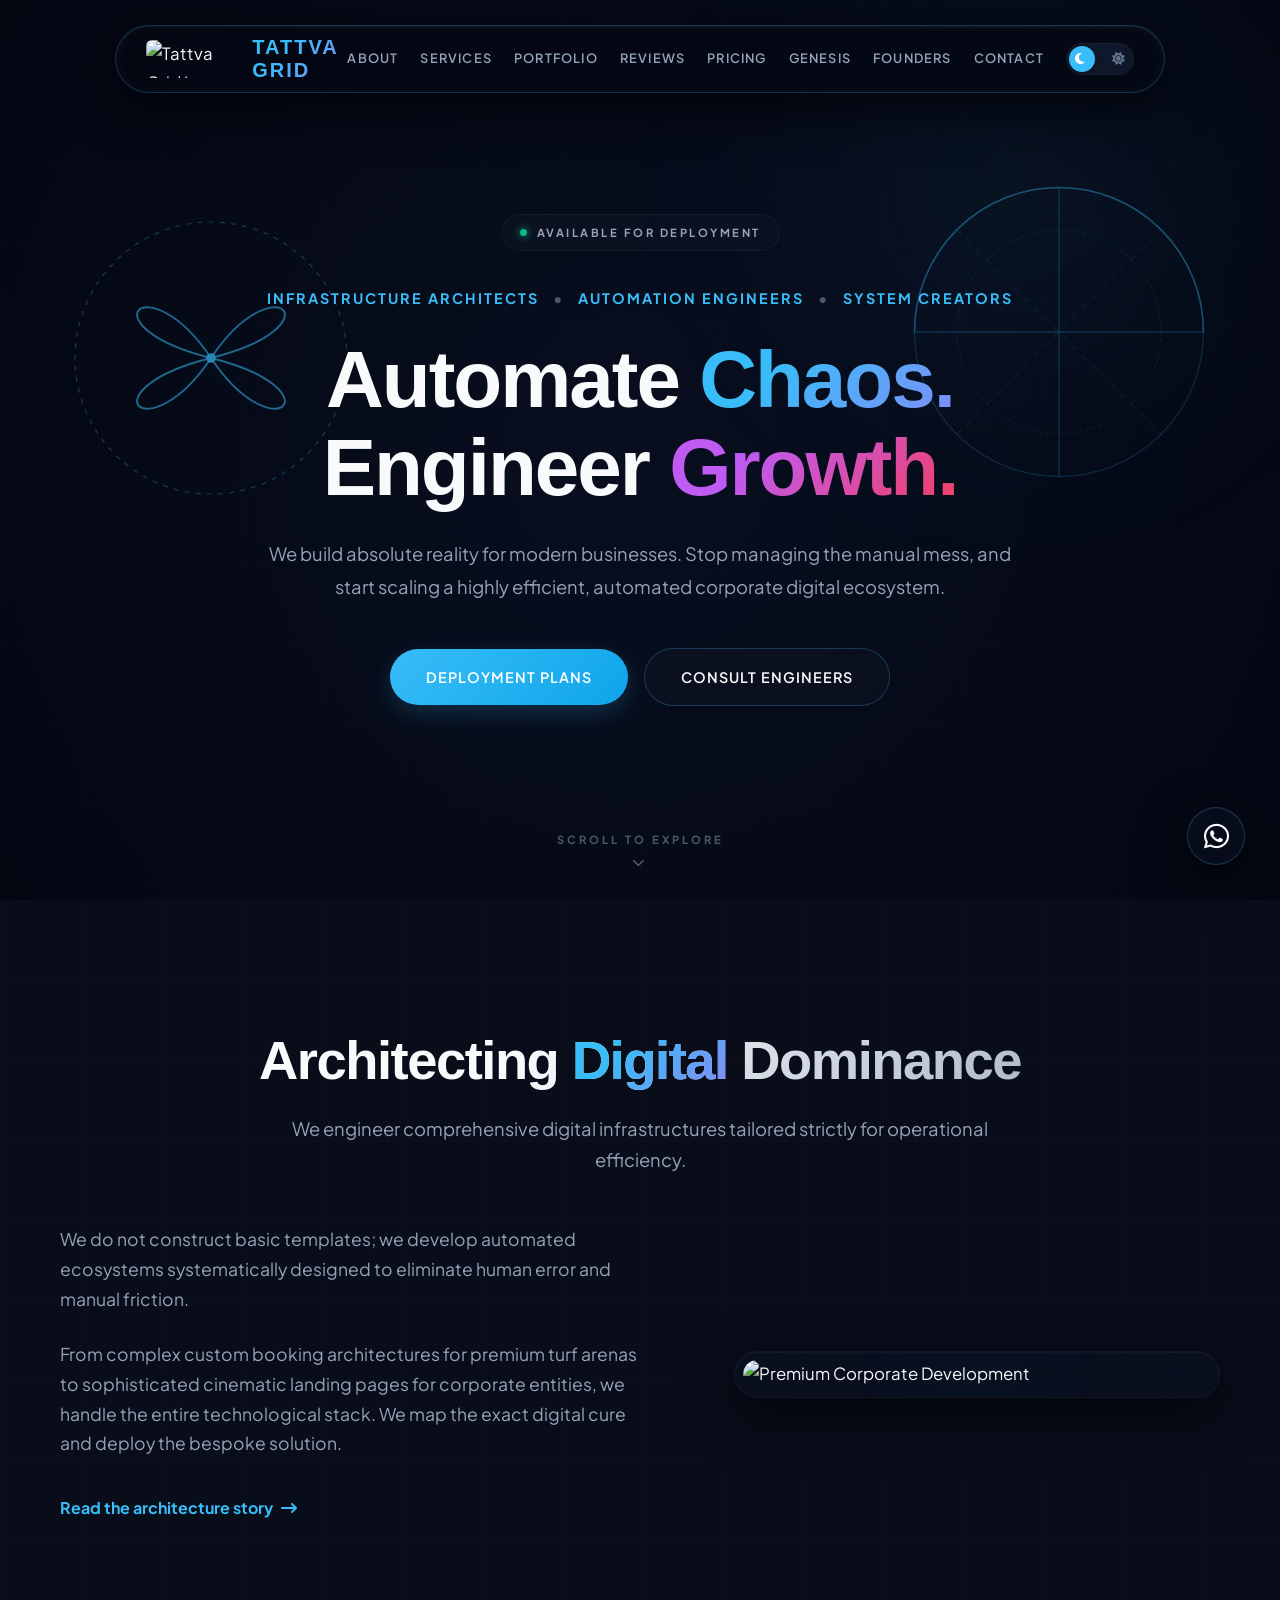
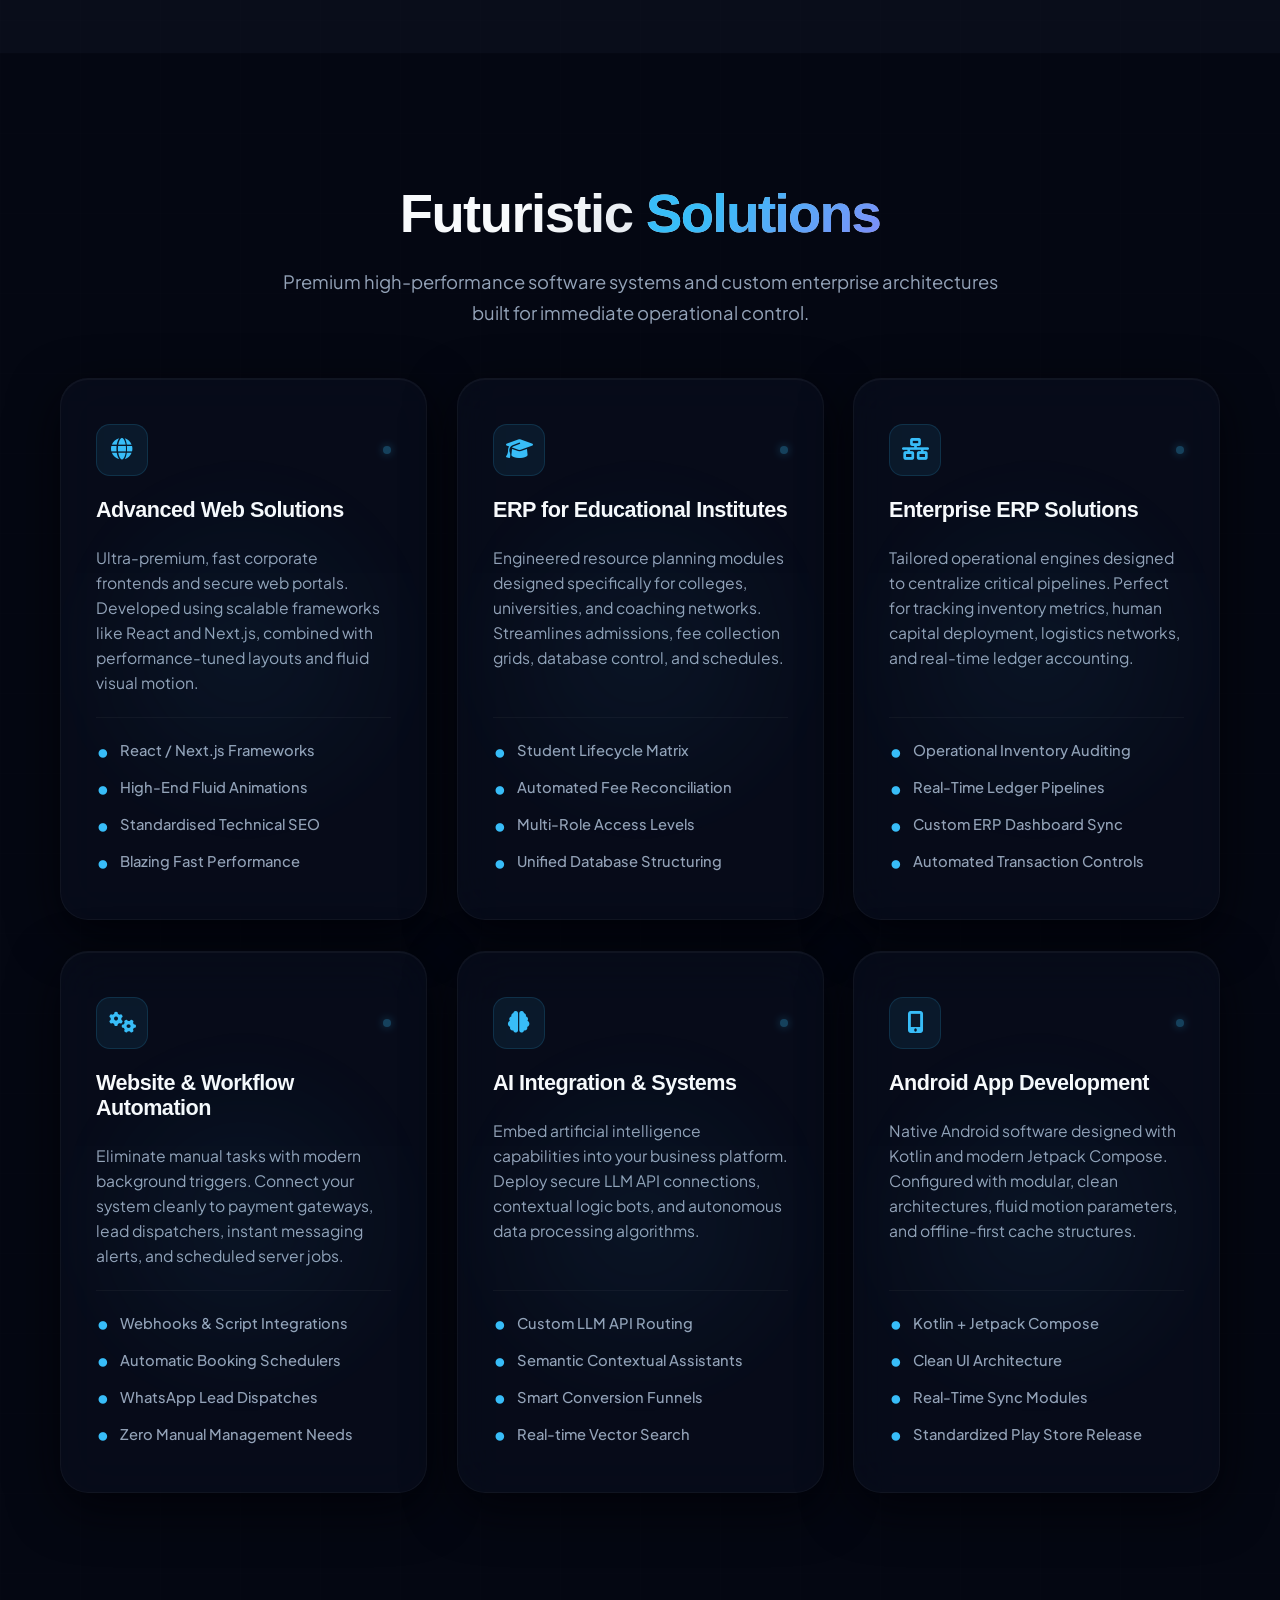
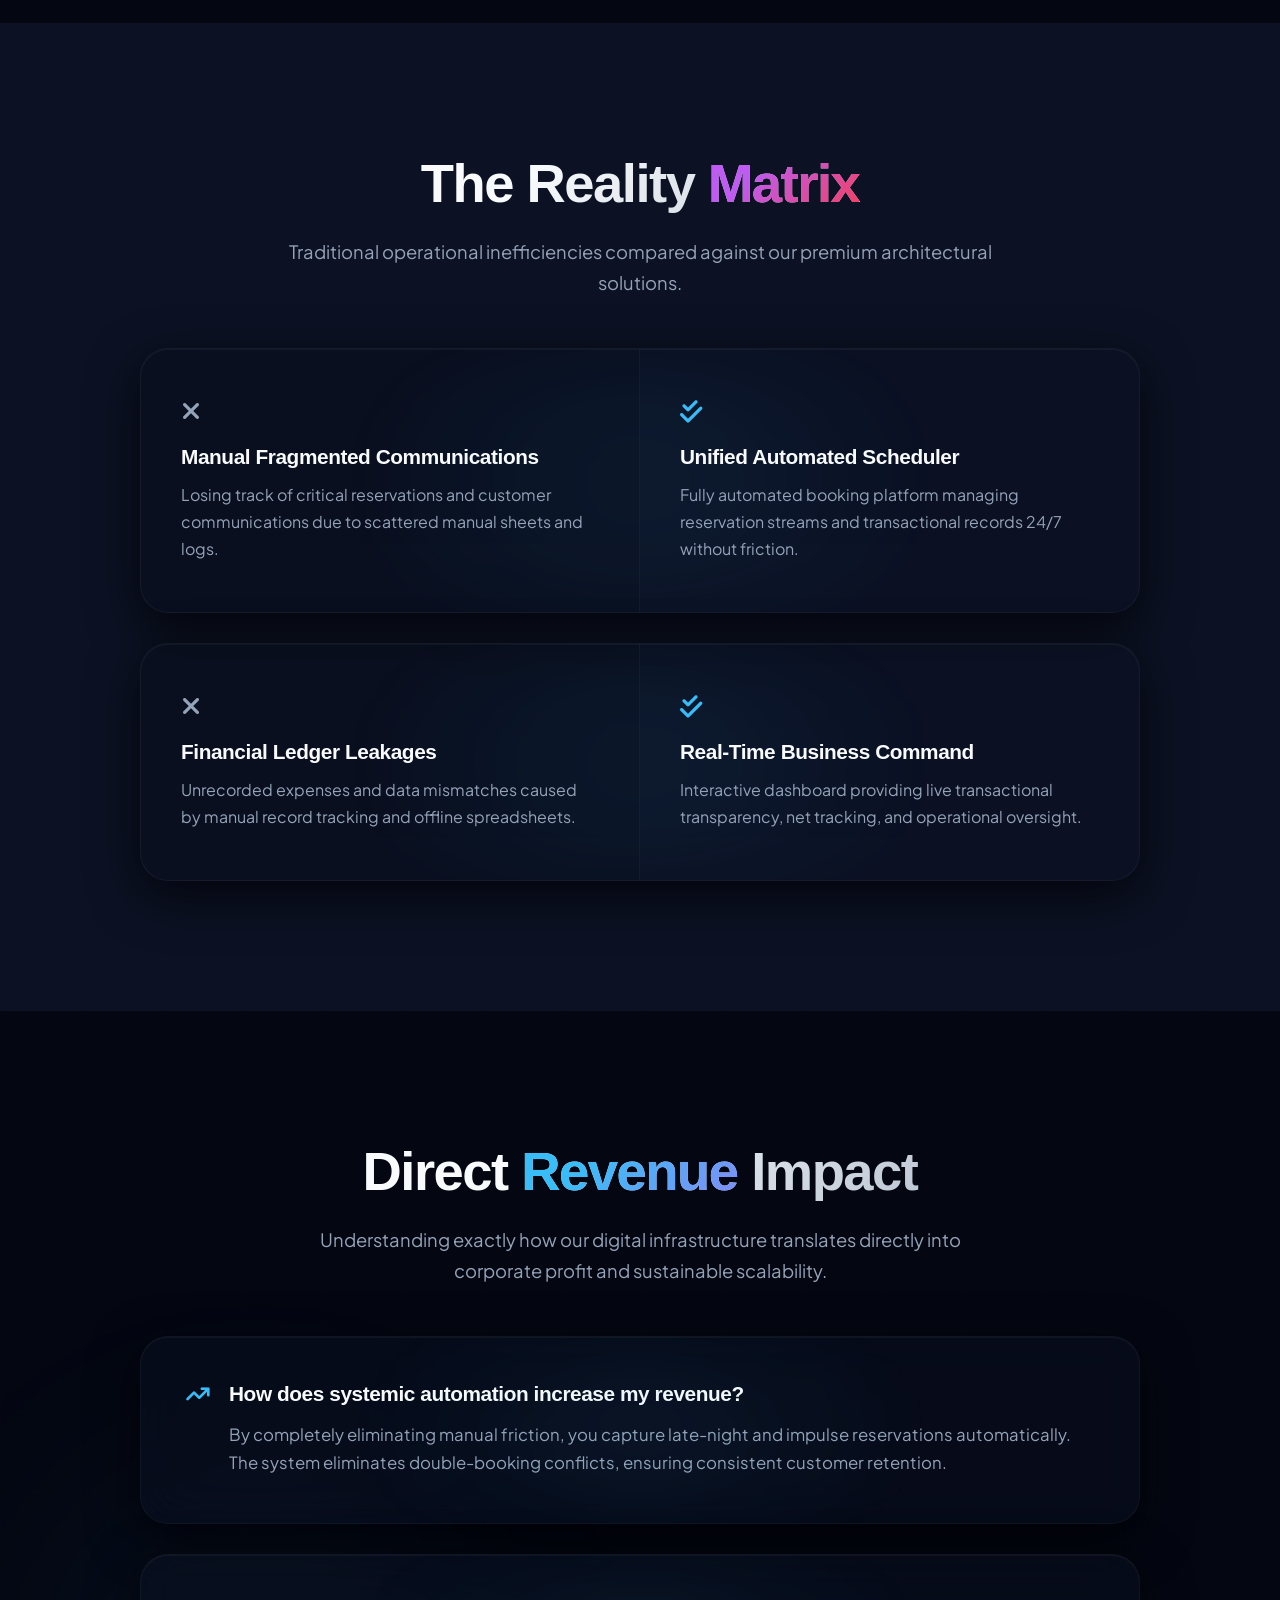
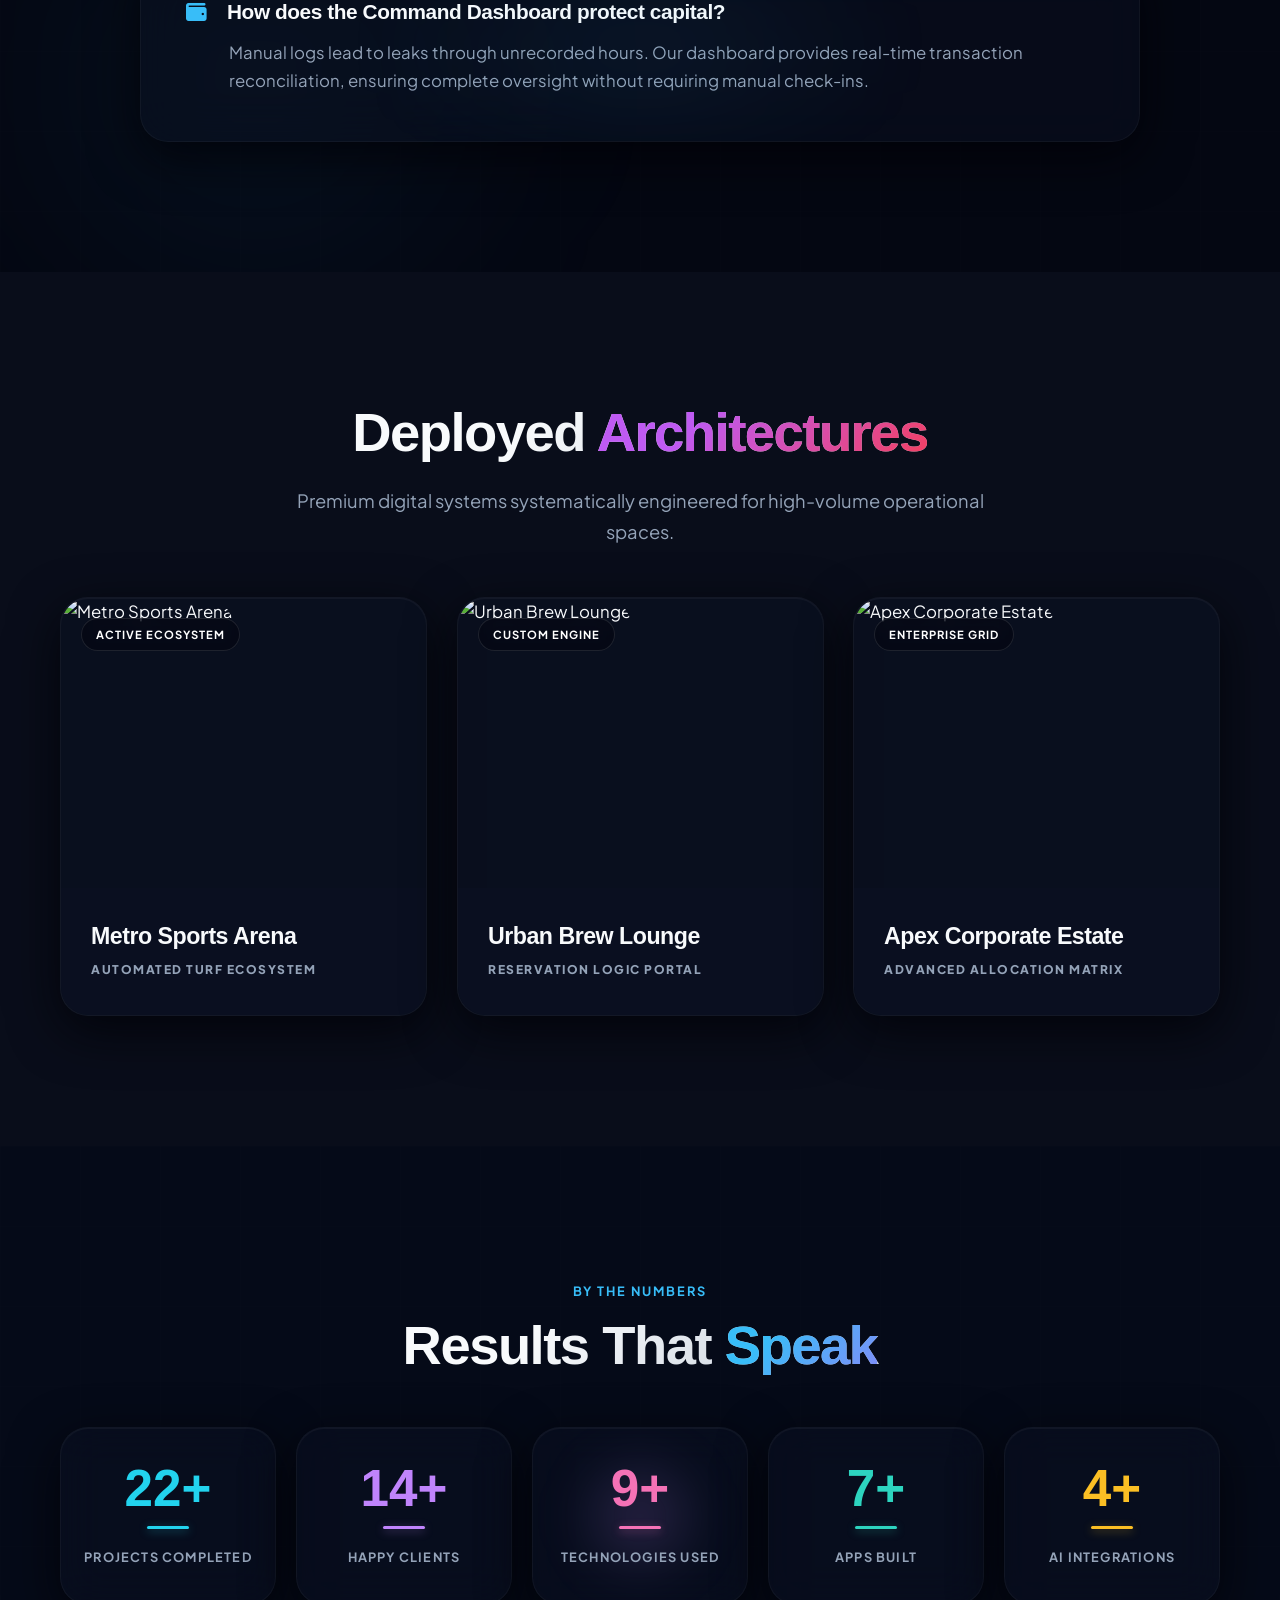
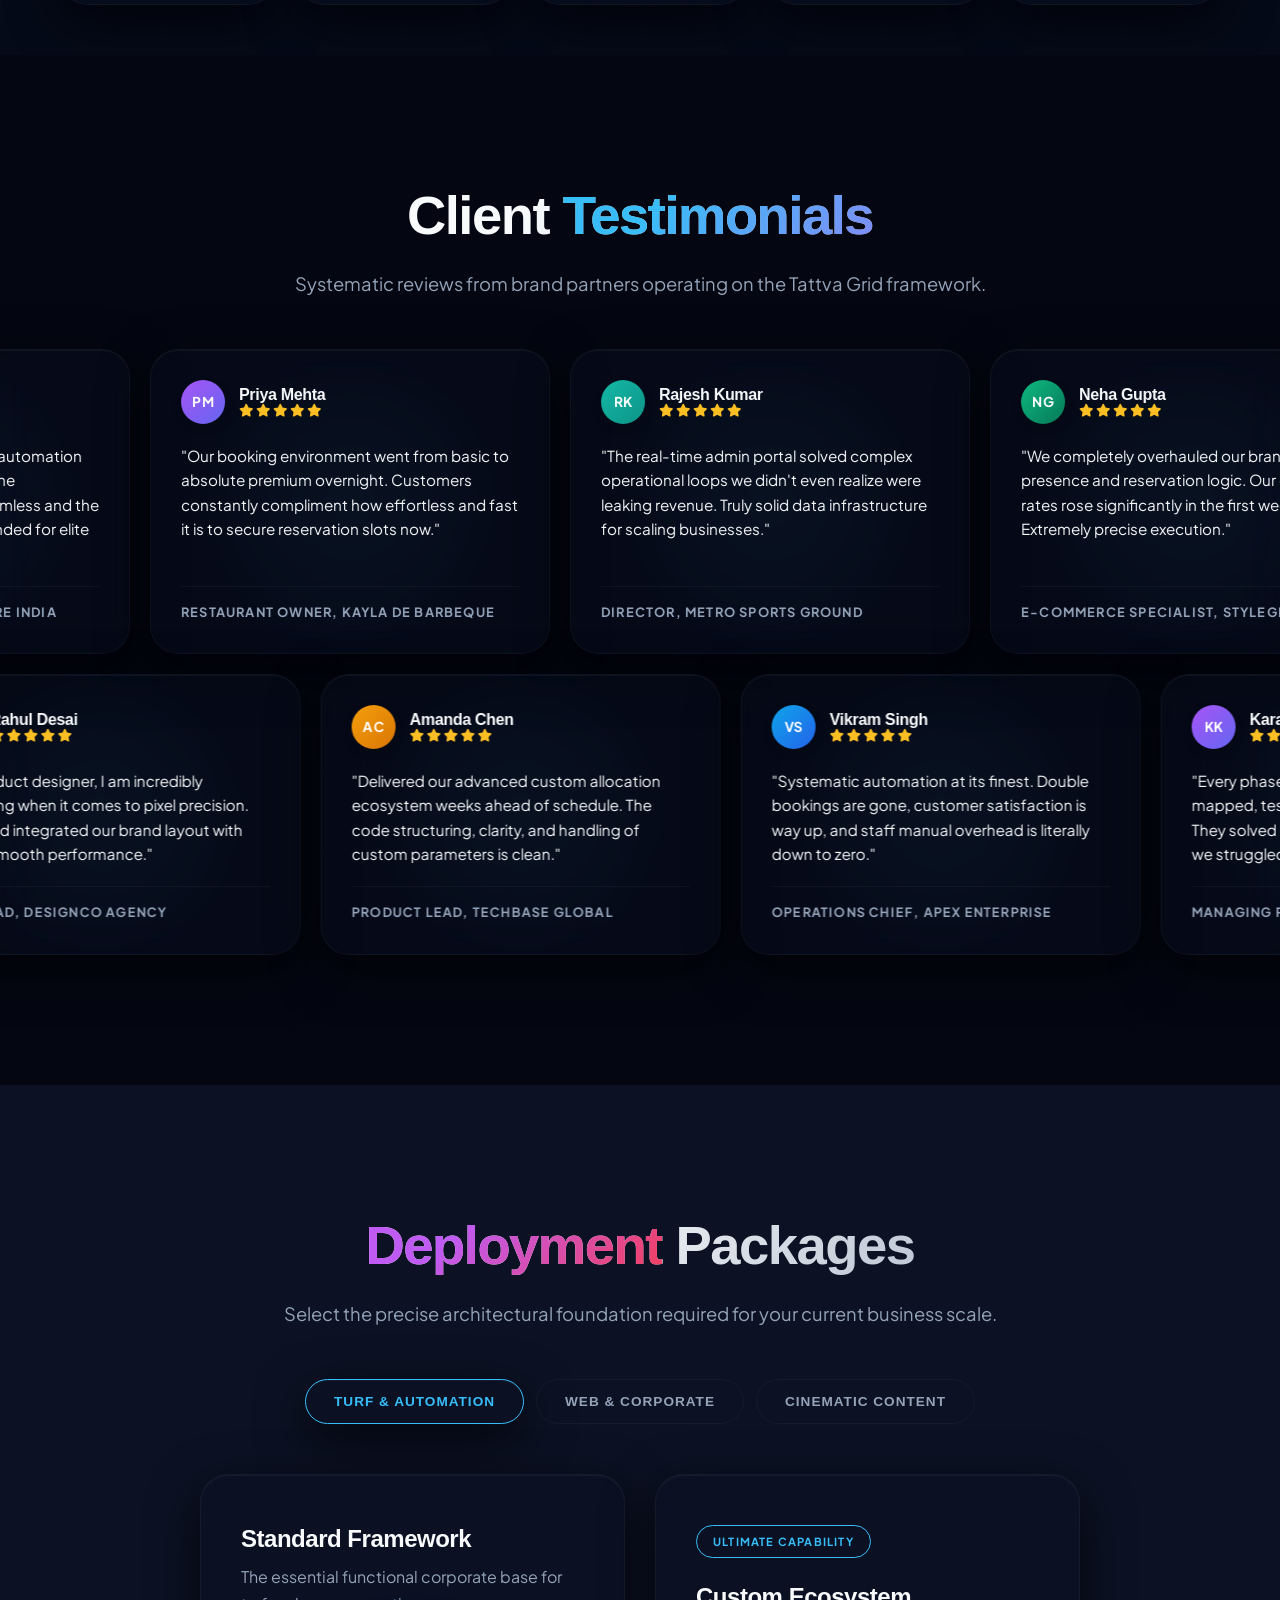
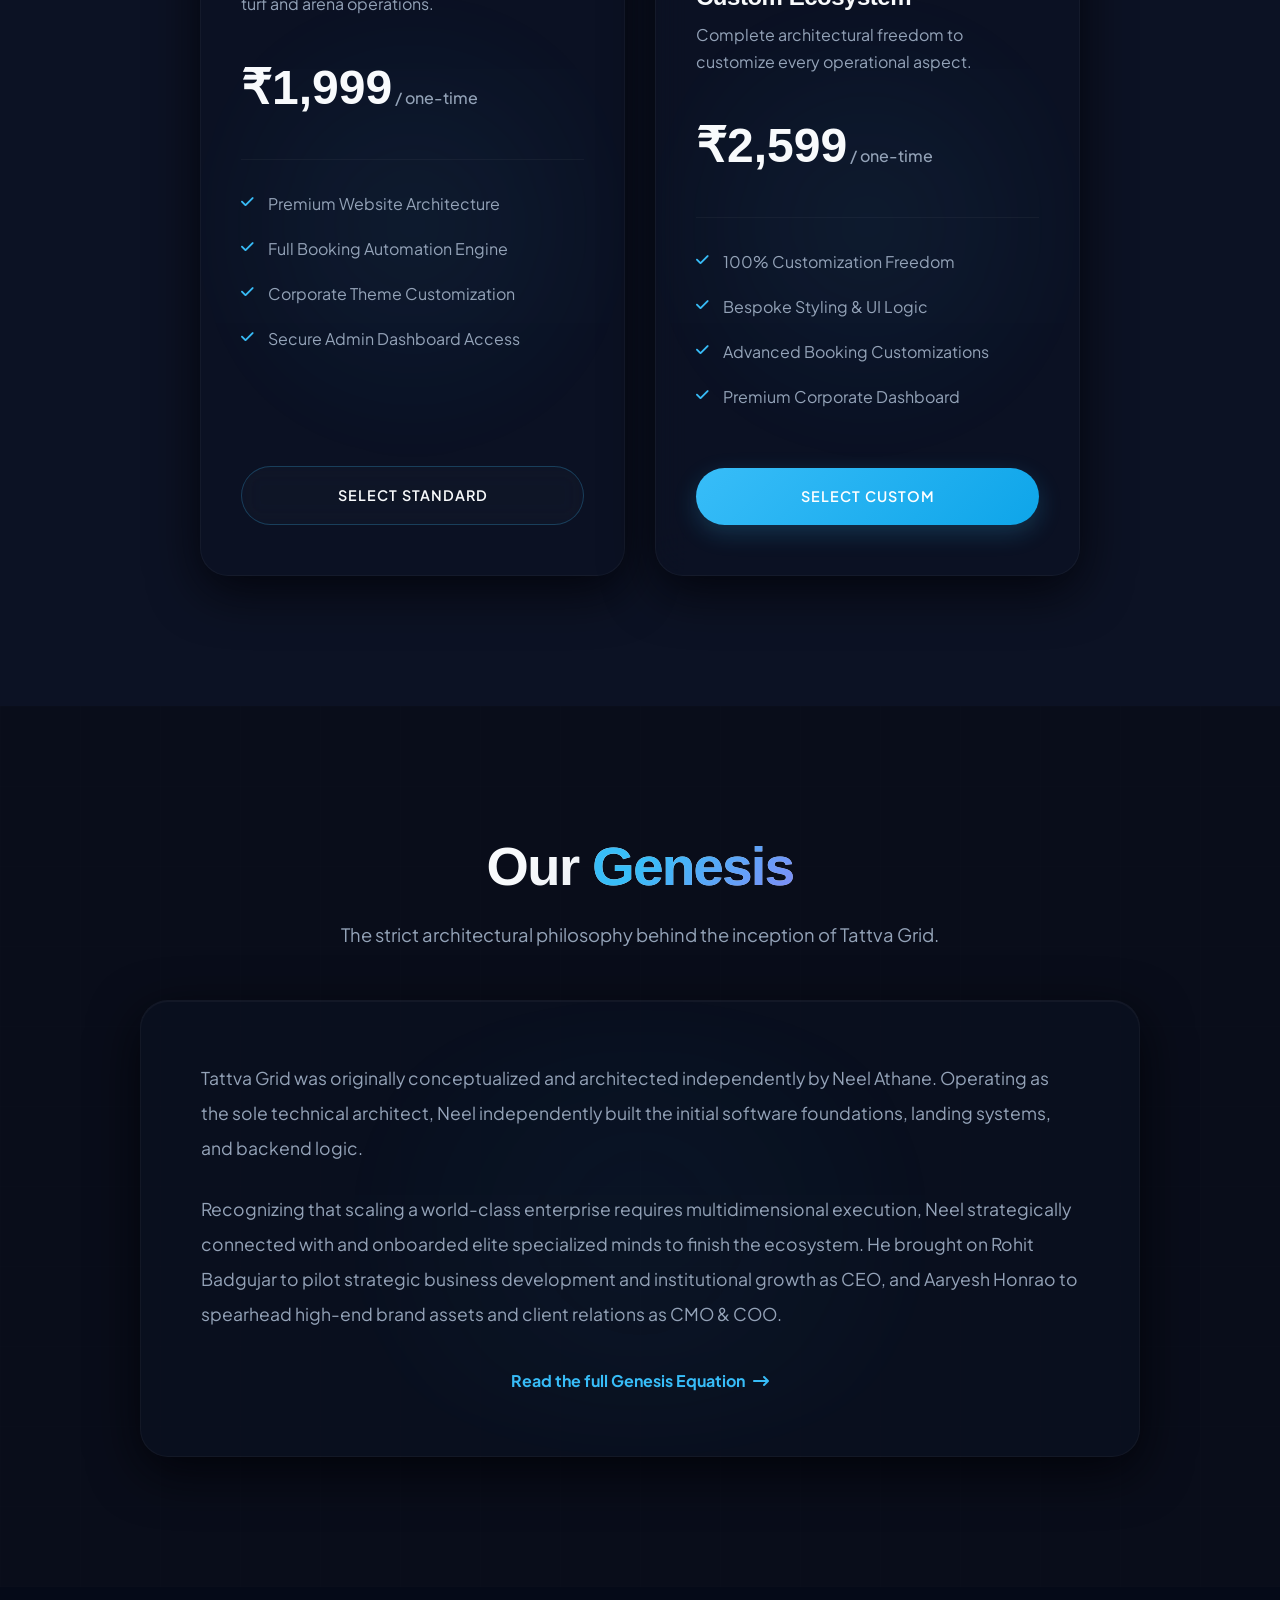
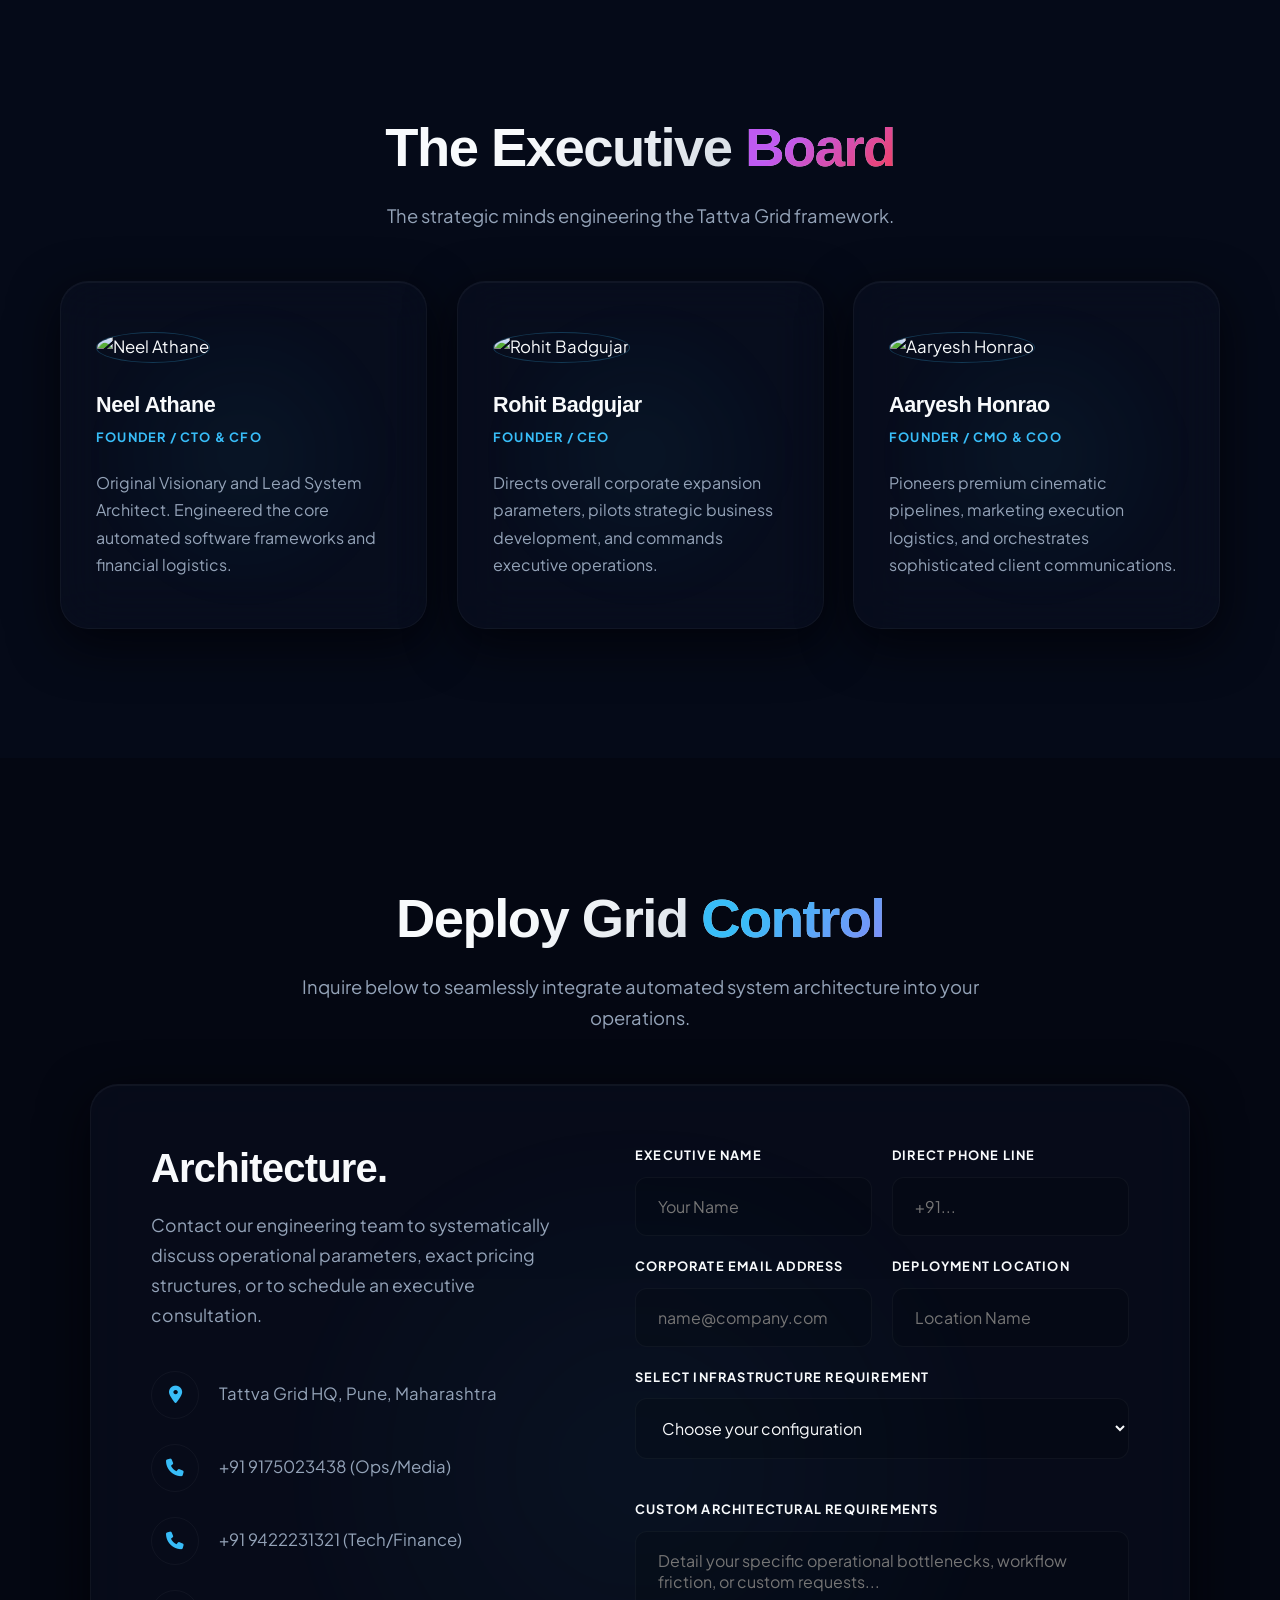
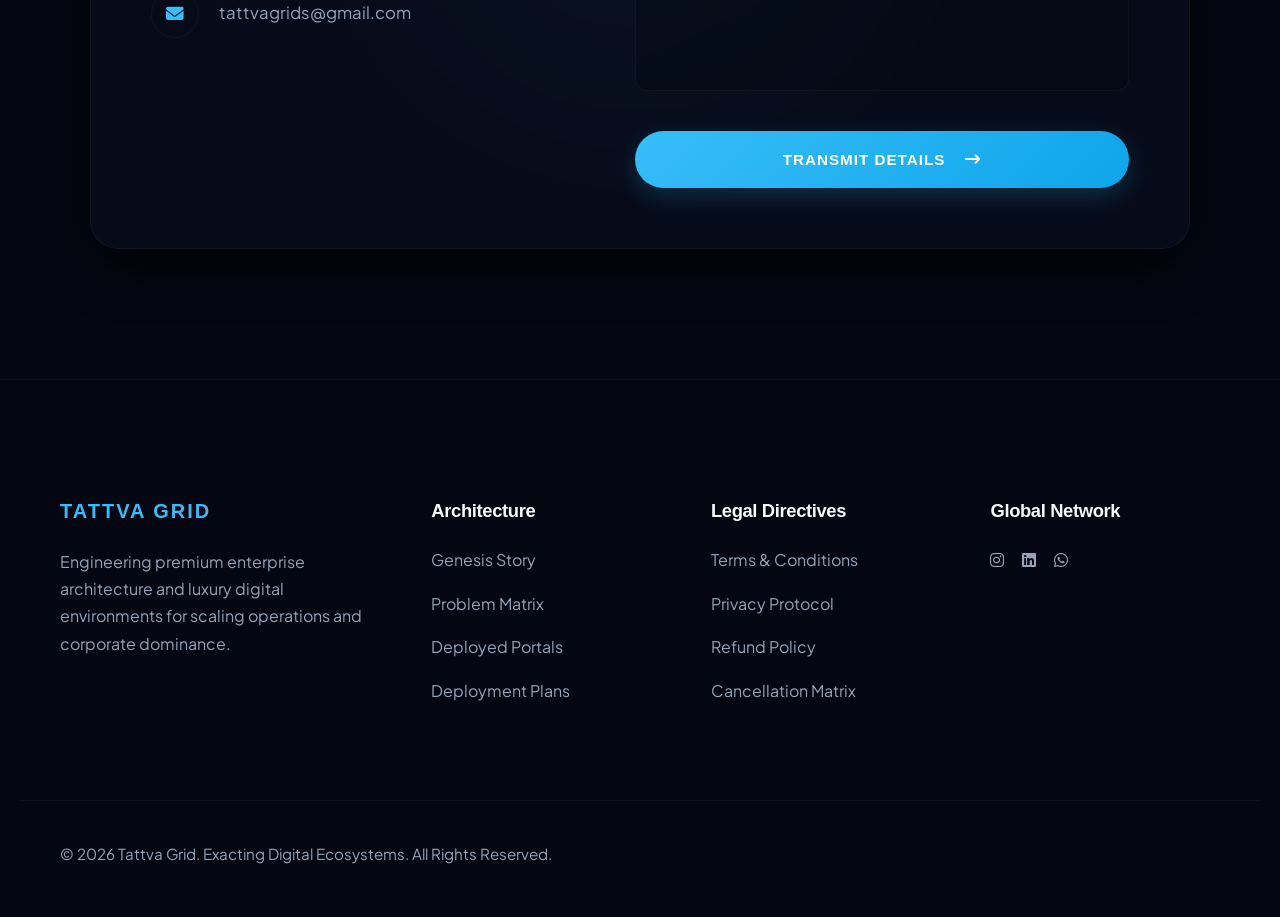
==== commit 7ec84b47: "Update intro.html" ====
--- a/intro.html
+++ b/intro.html
@@ -1,293 +1,668 @@
 <!DOCTYPE html>
-<html lang="en">
+<html lang="en" data-theme="dark">
 <head>
     <meta charset="UTF-8">
     <meta name="viewport" content="width=device-width, initial-scale=1.0">
-    <title>Tattva Grid — Premium Digital Infrastructure</title>
+    <title>Tattva Grid — Premium Enterprise Infrastructure</title>
     
+    <script type="application/ld+json">
+    {
+      "@context": "https://schema.org",
+      "@type": "Organization",
+      "name": "Tattva Grid",
+      "url": "https://www.tattvagrid.com",
+      "description": "Premium Digital Infrastructure and Automated Business Ecosystems.",
+      "founder": [
+        { "@type": "Person", "name": "Neel Athane", "jobTitle": "Founder / CTO & CFO" },
+        { "@type": "Person", "name": "Rohit Badgujar", "jobTitle": "Founder / CEO" },
+        { "@type": "Person", "name": "Aaryesh Honrao", "jobTitle": "Founder / CMO & COO" }
+      ],
+      "contactPoint": {
+        "@type": "ContactPoint",
+        "telephone": "+91-9175023438",
+        "contactType": "Customer Service",
+        "email": "tattvagrids@gmail.com"
+      }
+    }
+    </script>
+
     <link rel="preconnect" href="https://fonts.googleapis.com">
     <link rel="preconnect" href="https://fonts.gstatic.com" crossorigin>
-    <link href="https://fonts.googleapis.com/css2?family=Plus+Jakarta+Sans:wght@300;400;500;600;700;800&family=Cabinet+Grotesk:wght@700;800;900&display=swap" rel="stylesheet">
+    <link href="https://fonts.googleapis.com/css2?family=Plus+Jakarta+Sans:wght@300;400;500;600;700;800&family=Cabinet+Grotesk:wght@500;700;800;900&display=swap" rel="stylesheet">
     <link rel="stylesheet" href="https://cdnjs.cloudflare.com/ajax/libs/font-awesome/6.4.0/css/all.min.css">
 
     <style>
-        /* --- CORE ARCHITECTURE & THEME SYSTEM --- */
+        /* =========================================
+           CORE CSS VARIABLES & ELITE PALETTES
+           ========================================= */
         :root {
-            /* Luxury Dark Base Palette */
-            --bg-color: #090d16; 
-            --surface: #111827;
-            --surface-card: #1f2937;
-            --surface-glass: rgba(17, 24, 39, 0.75);
+            /* DARK THEME: Space-like Deep Navy-Black */
+            --bg-base: #040712; 
+            --bg-alt: #090d1a;  
+            --bg-section-1: #040712;
+            --bg-section-2: #090d1a;
+            --bg-section-3: #0c1224;
+            --bg-section-4: #050a18;
+            --bg-accent-section: linear-gradient(135deg, #040712 0%, #0c1224 50%, #090d1a 100%);
+            --surface: rgba(13, 19, 36, 0.45);  
+            --surface-hover: rgba(18, 26, 48, 0.85);
             
-            /* High Contrast Text */
             --text-main: #f8fafc;
             --text-muted: #94a3b8;
-            --text-pure-white: #ffffff;
             
-            /* Premium Teal Design System (From Your Community Base) */
-            --primary: #0f766e; 
-            --primary-light: #14b8a6;
-            --primary-dark: #115e59;
-            --primary-glow: rgba(20, 184, 166, 0.15);
+            /* Accents */
+            --primary: #38bdf8; 
+            --primary-hover: #0ea5e9;
+            --accent-glow: rgba(56, 189, 248, 0.08);
+
+            --panel-border: rgba(255, 255, 255, 0.04);
+            --panel-border-hover: rgba(56, 189, 248, 0.25);
             
-            /* Status / Accents */
-            --profit-green: #10b981;
-            --danger-red: #ef4444;
+            --shadow-premium: 0 15px 50px rgba(1, 2, 6, 0.75), inset 0 1px 1px rgba(255, 255, 255, 0.05);
+            --shadow-premium-hover: 0 20px 60px rgba(56, 189, 248, 0.15), inset 0 1px 1px rgba(255, 255, 255, 0.1);
             
-            /* Border Elements & Radii */
-            --border-glow: rgba(20, 184, 166, 0.2);
-            --border-glass: rgba(255, 255, 255, 0.08);
-            --radius-lg: 24px;
-            --radius-md: 16px;
-            --radius-sm: 8px;
+            --header-bg: rgba(4, 7, 18, 0.75);
+            --toggle-bg: #0f172a;
+            --toggle-pill: #38bdf8;
+            --toggle-icon-color: #64748b;
+
+            --bg-hero: radial-gradient(circle at center, rgba(16, 28, 56, 0.35) 0%, rgba(4, 7, 18, 0.98) 100%);
+
+            --radius-pill: 50px;
+            --radius-card: 28px;
+            --radius-input: 12px;
+
+            /* Gradient Text Variables */
+            --accent-1-grad: linear-gradient(135deg, #38bdf8 30%, #818cf8 100%);
+            --accent-2-grad: linear-gradient(135deg, #bf5af2 30%, #f43f5e 100%);
+            --title-grad: linear-gradient(135deg, #f8fafc 40%, #94a3b8 100%);
+        }
+
+        [data-theme="light"] {
+            /* LIGHT THEME: Calibrated Luxury Warm Slate & Stone */
+            --bg-base: #f2f1ec; 
+            --bg-alt: #e6e4dc;  
+            --bg-section-1: #f2f1ec;
+            --bg-section-2: #eae8e1;
+            --bg-section-3: #e2e0d7;
+            --bg-section-4: #dad8cf;
+            --bg-accent-section: linear-gradient(135deg, #f2f1ec 0%, #eae8e1 50%, #e2e0d7 100%);
+            --surface: rgba(255, 255, 255, 0.45);  
+            --surface-hover: rgba(255, 255, 255, 0.85);
             
-            /* Animation & Depth Profiles */
-            --shadow-premium: 0 25px 60px -15px rgba(0, 0, 0, 0.7);
-            --shadow-glow: 0 0 40px rgba(15, 118, 110, 0.25);
-            --transition: all 0.5s cubic-bezier(0.16, 1, 0.3, 1);
-            --font-heading: 'Cabinet Grotesk', sans-serif;
-            --font-body: 'Plus Jakarta Sans', sans-serif;
-        }
-
-        /* --- GLOBAL RESET & BASE RULES --- */
+            --text-main: #1a1b18; 
+            --text-muted: #5e6059; 
+            
+            --primary: #0284c7; 
+            --primary-hover: #0369a1;
+            --accent-glow: rgba(2, 132, 199, 0.05);
+
+            --panel-border: rgba(26, 27, 24, 0.08);
+            --panel-border-hover: rgba(2, 132, 199, 0.22);
+            
+            --shadow-premium: 0 12px 35px rgba(26, 27, 24, 0.03), inset 0 1px 1px rgba(255, 255, 255, 0.85);
+            --shadow-premium-hover: 0 18px 45px rgba(2, 132, 199, 0.06), inset 0 1px 1px rgba(255, 255, 255, 0.95);
+            
+            --header-bg: rgba(242, 241, 236, 0.75);
+            --toggle-bg: #d4d3cc;
+            --toggle-pill: #0284c7;
+            --toggle-icon-color: #5e6059;
+
+            --bg-hero: radial-gradient(circle at center, rgba(212, 211, 204, 0.45) 0%, rgba(242, 241, 236, 0.98) 100%);
+
+            /* Gradients for Light Mode */
+            --accent-1-grad: linear-gradient(135deg, #0284c7 30%, #4f46e5 100%);
+            --accent-2-grad: linear-gradient(135deg, #9333ea 30%, #db2777 100%);
+            --title-grad: linear-gradient(135deg, #1a1b18 40%, #5e6059 100%);
+        }
+
+        /* =========================================
+           GLOBAL STRUCTURE & PREMIUM REFINEMENTS
+           ========================================= */
         * {
             margin: 0;
             padding: 0;
             box-sizing: border-box;
             outline: none;
-        }
-        
-        html {
-            scroll-behavior: smooth;
-            background-color: var(--bg-color);
-        }
+            -webkit-tap-highlight-color: transparent;
+        }
+
+        html { scroll-behavior: smooth; }
 
         body {
-            background-color: var(--bg-color);
+            background-color: var(--bg-base);
             color: var(--text-main);
-            font-family: var(--font-body);
+            font-family: 'Plus Jakarta Sans', sans-serif;
+            transition: background-color 0.8s cubic-bezier(0.16, 1, 0.3, 1), color 0.8s cubic-bezier(0.16, 1, 0.3, 1);
             overflow-x: hidden;
-            -webkit-font-smoothing: antialiased;
-            line-height: 1.6;
-        }
-
-        /* --- BACKGROUND TECH GRID LAYERS --- */
+            line-height: 1.7;
+            font-size: 1.05rem; 
+        }
+
+        /* Grid Pattern Background Overlay */
         .grid-overlay {
-            position: fixed;
-            inset: 0;
-            background-image: 
-                linear-gradient(rgba(255, 255, 255, 0.01) 1px, transparent 1px),
-                linear-gradient(90deg, rgba(255, 255, 255, 0.01) 1px, transparent 1px);
-            background-size: 60px 60px;
+            position: absolute;
+            top: 0; left: 0; right: 0; bottom: 0;
+            background-image: linear-gradient(var(--panel-border) 1px, transparent 1px), 
+                              linear-gradient(90deg, var(--panel-border) 1px, transparent 1px);
+            background-size: 80px 80px;
+            opacity: 0.12;
             pointer-events: none;
             z-index: 1;
         }
 
-        /* --- STRUCTURAL LAYOUT UTILITIES --- */
+        /* Glassmorphism Spotlight Panels */
+        .premium-panel {
+            background: var(--surface);
+            backdrop-filter: blur(25px);
+            -webkit-backdrop-filter: blur(25px);
+            border: 1px solid var(--panel-border);
+            border-radius: var(--radius-card); 
+            box-shadow: var(--shadow-premium);
+            transition: all 0.6s cubic-bezier(0.16, 1, 0.3, 1);
+            position: relative;
+            overflow: hidden;
+        }
+
+        .premium-panel::before {
+            content: '';
+            position: absolute;
+            top: 0; left: 0; right: 0; height: 1px;
+            background: linear-gradient(90deg, transparent, var(--panel-border-hover), transparent);
+            opacity: 0;
+            transition: opacity 0.5s ease;
+        }
+
+        .premium-panel:hover {
+            background: var(--surface-hover);
+            border-color: var(--panel-border-hover);
+            box-shadow: var(--shadow-premium-hover);
+            transform: translateY(-5px);
+        }
+
+        .premium-panel:hover::before { opacity: 1; }
+
+        /* Dynamic Falloff Light Spotlights behind cards */
+        .card-spotlight {
+            position: absolute;
+            top: 50%; left: 50%;
+            transform: translate(-50%, -50%);
+            width: 90%; height: 90%;
+            border-radius: 50%;
+            background: radial-gradient(circle, var(--accent-glow) 0%, transparent 65%);
+            pointer-events: none;
+            z-index: 0;
+            filter: blur(40px);
+            opacity: 0.8;
+            transition: opacity 0.5s ease;
+        }
+
+        /* Floating Light Spots */
+        .ambient-glow {
+            position: absolute;
+            width: 50vw;
+            height: 50vw;
+            border-radius: 50%;
+            background: radial-gradient(circle, var(--accent-glow) 0%, transparent 65%);
+            pointer-events: none;
+            z-index: 0;
+            filter: blur(100px);
+        }
+
+        .glow-top-right { top: -15%; right: -5%; }
+        .glow-bottom-left { bottom: -15%; left: -5%; }
+
+        .section-padding { 
+            padding: 130px 0; 
+            position: relative; 
+            z-index: 2; 
+            overflow: hidden;
+        }
+
+        h1, h2, h3, h4, h5, h6, .logo-text {
+            font-family: 'Cabinet Grotesk', sans-serif;
+            letter-spacing: -0.02em;
+            line-height: 1.15;
+            color: var(--text-main);
+        }
+
+        a { text-decoration: none; color: inherit; }
+
         .container {
-            max-width: 1300px;
+            max-width: 1240px;
             margin: 0 auto;
-            padding: 0 2.5rem;
+            padding: 0 40px;
             position: relative;
             z-index: 2;
         }
 
-        .section-spacer {
-            padding: 140px 0;
-            position: relative;
-        }
-
-        /* --- TYPOGRAPHY ENGINE --- */
-        .tagline {
-            display: inline-flex;
-            align-items: center;
-            gap: 8px;
-            padding: 8px 18px;
-            background: rgba(15, 118, 110, 0.15);
-            border: 1px solid var(--border-glow);
-            color: var(--primary-light);
-            border-radius: 50px;
-            font-weight: 600;
-            font-size: 0.85rem;
-            letter-spacing: 0.05em;
-            text-transform: uppercase;
-            margin-bottom: 2rem;
-        }
-
-        .main-heading {
-            font-family: var(--font-heading);
-            font-size: clamp(2.8rem, 6vw, 4.8rem);
+        .text-center { text-align: center; }
+        .text-left { text-align: left; }
+        
+        .section-title {
+            text-align: center;
+            font-size: clamp(2.3rem, 4.5vw, 3.4rem);
             font-weight: 900;
-            line-height: 1.05;
-            letter-spacing: -0.03em;
-            color: var(--text-pure-white);
-            margin-bottom: 2rem;
-        }
-        .main-heading span {
-            color: transparent;
-            -webkit-text-stroke: 1px var(--primary-light);
-            background: linear-gradient(135deg, var(--text-pure-white) 0%, var(--primary-light) 100%);
+            margin-bottom: 20px;
+            letter-spacing: -1.5px;
+            background: var(--title-grad);
             -webkit-background-clip: text;
-            background-clip: text;
-        }
-
-        .section-title {
-            font-family: var(--font-heading);
-            font-size: clamp(2.2rem, 4vw, 3.2rem);
-            font-weight: 800;
-            letter-spacing: -0.02em;
-            color: var(--text-pure-white);
-            margin-bottom: 1.5rem;
-        }
-        .section-title span {
-            color: var(--primary-light);
-        }
-
-        .desc-text {
-            color: var(--text-muted);
+            -webkit-text-fill-color: transparent;
+        }
+
+        .editorial-text { 
+            text-align: center; 
+            color: var(--text-muted); 
+            max-width: 720px; 
             font-size: 1.15rem;
-            max-width: 650px;
+            margin: 0 auto 50px;
             font-weight: 400;
         }
 
-        /* --- PREMIUM BUTTON ARCHITECTURE --- */
+        /* Global Dynamic Reveal Transitions on Scroll */
+        .reveal-up {
+            opacity: 0;
+            transform: translateY(40px);
+            transition: opacity 1.2s cubic-bezier(0.16, 1, 0.3, 1), transform 1.2s cubic-bezier(0.16, 1, 0.3, 1);
+            will-change: opacity, transform;
+        }
+        .reveal-up.active { opacity: 1; transform: translateY(0); }
+
+        .reveal-scale {
+            opacity: 0;
+            transform: scale(0.95);
+            transition: opacity 1.2s cubic-bezier(0.16, 1, 0.3, 1), transform 1.2s cubic-bezier(0.16, 1, 0.3, 1);
+            will-change: opacity, transform;
+        }
+        .reveal-scale.active { opacity: 1; transform: scale(1); }
+
+        /* =========================================
+           BUTTONS & INLINE LINKS
+           ========================================= */
         .btn {
             padding: 16px 36px;
-            border-radius: 50px;
-            font-weight: 700;
-            font-size: 1rem;
+            border-radius: var(--radius-pill);
+            font-weight: 600;
+            font-size: 0.9rem;
             cursor: pointer;
             display: inline-flex;
             align-items: center;
             justify-content: center;
             gap: 12px;
-            transition: var(--transition);
-            text-decoration: none;
+            transition: all 0.5s cubic-bezier(0.16, 1, 0.3, 1);
+            letter-spacing: 1px;
+            text-transform: uppercase;
+        }
+
+        .btn-primary {
+            background: linear-gradient(135deg, var(--primary) 0%, var(--primary-hover) 100%);
+            color: #ffffff;
             border: none;
+            box-shadow: 0 8px 25px rgba(56, 189, 248, 0.2);
+        }
+
+        .btn-primary:hover {
+            transform: translateY(-3px);
+            box-shadow: 0 12px 30px rgba(56, 189, 248, 0.35);
+        }
+
+        [data-theme="light"] .btn-primary {
+            box-shadow: 0 8px 25px rgba(2, 132, 199, 0.25);
+            color: #ffffff;
+        }
+
+        [data-theme="light"] .btn-primary:hover {
+            box-shadow: 0 12px 30px rgba(2, 132, 199, 0.35);
+        }
+
+        .btn-outline {
+            background: rgba(255, 255, 255, 0.02);
+            border: 1px solid var(--panel-border-hover);
+            color: var(--text-main);
+            backdrop-filter: blur(10px);
+        }
+
+        .btn-outline:hover {
+            border-color: var(--primary);
+            background: rgba(255, 255, 255, 0.06);
+            transform: translateY(-3px);
+        }
+
+        .story-continue {
+            display: inline-flex;
+            align-items: center;
+            color: var(--primary);
+            font-weight: 700;
+            font-size: 1rem;
+            transition: all 0.3s ease;
+            gap: 8px;
         }
         
-        .btn-primary {
-            background: linear-gradient(135deg, var(--primary) 0%, var(--primary-dark) 100%);
-            color: var(--text-pure-white);
-            border: 1px solid rgba(255, 255, 255, 0.1);
-            box-shadow: var(--shadow-glow);
-        }
-        .btn-primary:hover {
-            transform: translateY(-4px) scale(1.02);
-            box-shadow: 0 20px 40px rgba(15, 118, 110, 0.4);
-            filter: brightness(1.1);
-        }
-
-        .btn-outline {
-            background: rgba(255, 255, 255, 0.03);
-            border: 1px solid var(--border-glass);
-            color: var(--text-pure-white);
-        }
-        .btn-outline:hover {
-            background: var(--text-pure-white);
-            color: var(--bg-color);
-            transform: translateY(-4px);
-        }
-
-        /* --- 1. FLOATING HEADER --- */
+        .story-continue:hover {
+            color: var(--primary-hover);
+            gap: 12px;
+        }
+
+        /* =========================================
+           1. FLOATING PILL HEADER (GLASSMORPHIC)
+           ========================================= */
         header {
             position: fixed;
-            top: 24px;
+            top: 25px;
             left: 50%;
             transform: translateX(-50%);
-            width: 92%;
-            max-width: 1240px;
+            width: 90%;
+            max-width: 1050px;
             z-index: 1000;
-            border-radius: 100px;
-            padding: 16px 36px;
+            background: var(--header-bg);
+            backdrop-filter: blur(25px) saturate(130%);
+            -webkit-backdrop-filter: blur(25px) saturate(130%);
+            border: 1px solid var(--panel-border-hover);
+            border-radius: var(--radius-pill); 
+            padding: 10px 30px;
+            box-shadow: var(--shadow-premium), inset 0 1px 12px rgba(255,255,255,0.05);
+            transition: all 0.5s cubic-bezier(0.16, 1, 0.3, 1);
+        }
+
+        [data-theme="light"] header {
+            box-shadow: 0 12px 40px rgba(26, 27, 24, 0.05), inset 0 1px 12px rgba(255, 255, 255, 0.7);
+        }
+
+        .header-inner {
             display: flex;
             justify-content: space-between;
             align-items: center;
-            background: var(--surface-glass);
-            backdrop-filter: blur(20px);
-            -webkit-backdrop-filter: blur(20px);
-            border: 1px solid var(--border-glass);
-            box-shadow: var(--shadow-premium);
-        }
-
-        .logo {
-            font-family: var(--font-heading);
-            font-size: 1.6rem;
+            width: 100%;
+        }
+
+        /* Modern Logo Layout with Image & Brand name */
+        .logo-wrap {
+            display: flex;
+            align-items: center;
+            gap: 12px;
+            text-decoration: none;
+            transition: opacity 0.3s ease;
+        }
+
+        .logo-wrap:hover {
+            opacity: 0.85;
+        }
+
+        .logo-img {
+            height: 38px;
+            width: auto;
+            object-fit: contain;
+            border-radius: 6px;
+        }
+
+        .logo-text {
+            font-size: 1.25rem;
             font-weight: 900;
-            color: var(--text-pure-white);
-            text-decoration: none;
-            letter-spacing: -1px;
-            display: flex;
+            letter-spacing: 2px;
+            text-transform: uppercase;
+            background: var(--accent-1-grad);
+            -webkit-background-clip: text;
+            -webkit-text-fill-color: transparent;
+        }
+
+        .nav-links {
+            display: flex;
+            gap: 22px;
             align-items: center;
-            gap: 10px;
-        }
-        .logo i {
-            color: var(--primary-light);
-        }
-
-        nav {
-            display: flex;
-            gap: 35px;
-        }
-        nav a {
-            text-decoration: none;
+        }
+
+        .nav-links a {
+            font-weight: 600;
+            font-size: 0.8rem;
             color: var(--text-muted);
-            font-weight: 600;
-            font-size: 0.95rem;
-            transition: var(--transition);
-        }
-        nav a:hover {
-            color: var(--primary-light);
-        }
-
-        /* --- 2. HERO SECTION --- */
+            transition: color 0.3s ease;
+            text-transform: uppercase;
+            letter-spacing: 1.2px;
+        }
+
+        .nav-links a:hover, .nav-links a.active { 
+            color: var(--text-main); 
+        }
+
+        /* Theme Toggle Capsule Switch */
+        .theme-switch-wrapper {
+            display: flex;
+            align-items: center;
+        }
+
+        .theme-switch {
+            position: relative;
+            width: 68px;
+            height: 32px;
+            background: var(--toggle-bg);
+            border-radius: 50px;
+            display: flex;
+            align-items: center;
+            justify-content: space-between;
+            padding: 0 8px;
+            cursor: pointer;
+            border: 1px solid var(--panel-border);
+            transition: all 0.3s ease;
+        }
+
+        .theme-switch .switch-pill {
+            position: absolute;
+            top: 2px;
+            left: 2px;
+            width: 26px;
+            height: 26px;
+            background: var(--toggle-pill);
+            border-radius: 50%;
+            transition: transform 0.4s cubic-bezier(0.16, 1, 0.3, 1);
+            box-shadow: 0 2px 5px rgba(0,0,0,0.2);
+            z-index: 1;
+        }
+
+        [data-theme="dark"] .theme-switch .switch-pill { transform: translateX(0px); }
+        [data-theme="light"] .theme-switch .switch-pill { transform: translateX(36px); }
+
+        .theme-switch i {
+            font-size: 0.8rem;
+            z-index: 2;
+            color: var(--toggle-icon-color);
+            transition: color 0.3s ease;
+        }
+
+        [data-theme="dark"] .theme-switch .icon-moon { color: #ffffff; }
+        [data-theme="light"] .theme-switch .icon-sun { color: #ffffff; }
+
+        .mobile-menu-btn {
+            display: none;
+            font-size: 1.3rem;
+            background: none;
+            border: none;
+            color: var(--text-main);
+            cursor: pointer;
+        }
+
+        /* =========================================
+           2. PREMIUM TECH HERO SECTION
+           ========================================= */
         .hero {
             min-height: 100vh;
             display: flex;
             align-items: center;
             justify-content: center;
             text-align: center;
-            position: relative;
-            background-image: 
-                radial-gradient(circle at 50% 30%, rgba(15, 118, 110, 0.18) 0%, transparent 60%),
-                linear-gradient(to bottom, rgba(9, 13, 22, 0.2), #090d16),
-                url('https://images.unsplash.com/photo-1618005182384-a83a8bd57fbe?q=80&w=2064&auto=format&fit=crop');
-            background-size: cover;
-            background-position: center;
-            padding-top: 140px;
-        }
-        
-        .hero::before {
-            content: '';
+            background: var(--bg-hero);
+            position: relative;
+            padding-top: 150px;
+            padding-bottom: 130px;
+            overflow: hidden;
+        }
+
+        .hero-wireframe-sphere {
             position: absolute;
-            inset: 0;
-            background: linear-gradient(to bottom, transparent 40%, var(--bg-color) 100%);
+            pointer-events: none;
             z-index: 1;
-        }
-
-        .hero-content {
-            max-width: 900px;
-            position: relative;
-            z-index: 2;
-        }
-
-        .hero-quote {
-            font-size: 1.25rem;
-            color: var(--primary-light);
-            font-weight: 500;
-            letter-spacing: 0.05em;
-            margin-bottom: 1.5rem;
+            opacity: 0.7;
+            filter: drop-shadow(0 0 15px var(--accent-glow));
+            transition: filter 0.6s ease;
+        }
+
+        .sphere-left {
+            left: 4%;
+            top: 22%;
+            width: min(320px, 32vw);
+            height: min(320px, 32vw);
+            animation: rotateSphere 35s linear infinite;
+        }
+
+        .sphere-right {
+            right: 4%;
+            top: 18%;
+            width: min(340px, 35vw);
+            height: min(340px, 35vw);
+            animation: rotateSphere 45s linear infinite reverse;
+        }
+
+        @keyframes rotateSphere {
+            from { transform: rotate(0deg); }
+            to { transform: rotate(360deg); }
+        }
+
+        .hero-status-pill {
+            display: inline-flex;
+            align-items: center;
+            gap: 10px;
+            background: rgba(255, 255, 255, 0.02);
+            border: 1px solid var(--panel-border);
+            color: var(--text-muted);
+            padding: 8px 18px;
+            border-radius: var(--radius-pill);
+            font-weight: 700;
+            font-size: 0.7rem;
+            letter-spacing: 2.5px;
             text-transform: uppercase;
+            margin-bottom: 35px;
+            backdrop-filter: blur(12px);
+        }
+
+        .status-dot {
+            width: 7px;
+            height: 7px;
+            background-color: #10b981; 
+            border-radius: 50%;
+            box-shadow: 0 0 8px #10b981;
+            animation: blinkDot 2s infinite;
+        }
+
+        @keyframes blinkDot {
+            0%, 100% { opacity: 0.5; transform: scale(0.9); }
+            50% { opacity: 1; transform: scale(1.15); box-shadow: 0 0 12px #10b981; }
+        }
+
+        .hero-roles {
+            font-size: 0.9rem;
+            color: var(--primary);
+            font-weight: 700;
+            letter-spacing: 2px;
+            text-transform: uppercase;
+            margin-bottom: 25px;
+            display: flex;
+            align-items: center;
+            justify-content: center;
+            gap: 14px;
+            flex-wrap: wrap;
+        }
+
+        .hero-roles span {
+            color: var(--text-muted);
+            opacity: 0.5;
+        }
+
+        .hero h1 {
+            font-size: clamp(2.8rem, 6.5vw, 5rem);
+            font-weight: 900;
+            margin-bottom: 25px;
+            letter-spacing: -2px;
+            color: var(--text-main);
+            line-height: 1.1;
+        }
+
+        .gradient-accent-1 {
+            background: var(--accent-1-grad);
+            -webkit-background-clip: text;
+            -webkit-text-fill-color: transparent;
+        }
+
+        .gradient-accent-2 {
+            background: var(--accent-2-grad);
+            -webkit-background-clip: text;
+            -webkit-text-fill-color: transparent;
+        }
+
+        .hero p {
+            font-size: 1.15rem;
+            color: var(--text-muted);
+            max-width: 760px;
+            margin: 0 auto 45px;
+            font-weight: 400;
+            line-height: 1.8;
         }
 
         .hero-btns {
             display: flex;
-            gap: 20px;
+            gap: 16px;
             justify-content: center;
-            margin-top: 3.5rem;
-        }
-
-        /* --- 3. ABOUT US --- */
+            align-items: center;
+            flex-wrap: wrap;
+        }
+
+        .hero-btns .btn { min-width: 200px; }
+
+        .scroll-explore {
+            position: absolute;
+            bottom: 30px;
+            left: 50%;
+            transform: translateX(-50%);
+            display: flex;
+            flex-direction: column;
+            align-items: center;
+            gap: 8px;
+            color: var(--text-muted);
+            font-size: 0.7rem;
+            text-transform: uppercase;
+            letter-spacing: 3px;
+            font-weight: 700;
+            opacity: 0.5;
+            transition: opacity 0.3s;
+        }
+
+        .scroll-explore:hover { opacity: 0.9; }
+
+        .scroll-explore i {
+            font-size: 0.8rem;
+            animation: bounceArrow 1.5s infinite;
+        }
+
+        @keyframes bounceArrow {
+            0%, 100% { transform: translateY(0); }
+            50% { transform: translateY(5px); }
+        }
+
+        /* =========================================
+           LIGHT MODE DISTINCT BACKGROUND SECTIONS
+           ========================================= */
+        #about { background-color: var(--bg-section-2); }
+        #services { background-color: var(--bg-section-1); }
+        #comparison { background-color: var(--bg-section-3); }
+        #portfolio { background-color: var(--bg-section-2); }
+        .stats-section { background-color: var(--bg-section-4); }
+        #reviews { background-color: var(--bg-section-1); }
+        #pricing { background-color: var(--bg-section-3); }
+        #genesis { background-color: var(--bg-section-2); }
+        #founders { background-color: var(--bg-section-4); }
+        #contact { background-color: var(--bg-section-1); }
+
+        /* =========================================
+           3. ABOUT US
+           ========================================= */
         .about-grid {
             display: grid;
             grid-template-columns: 1.1fr 0.9fr;
@@ -295,1055 +670,1917 @@
             align-items: center;
         }
 
-        .about-visual-frame {
-            position: relative;
-            border-radius: var(--radius-lg);
-            border: 1px solid var(--border-glass);
+        .about-content p {
+            color: var(--text-muted);
+            font-size: 1.1rem; 
+            margin-bottom: 25px;
+        }
+
+        .about-img {
+            position: relative;
+            padding: 8px;
+            border-radius: var(--radius-card);
+        }
+
+        .about-img img {
+            width: 100%;
+            border-radius: var(--radius-card);
+            display: block;
+            position: relative;
+            z-index: 2;
+        }
+
+        /* =========================================
+           4. SERVICES SECTION (RESTRUCTURED FOR FUTURISTIC SOLUTIONS)
+           ========================================= */
+        .services-grid {
+            display: grid;
+            grid-template-columns: repeat(3, 1fr);
+            gap: 30px;
+            margin-top: 50px;
+        }
+
+        .service-card {
+            padding: 45px 35px;
+            text-align: left;
+            display: flex;
+            flex-direction: column;
+            gap: 22px;
+            height: 100%;
+        }
+
+        .service-header-wrap {
+            display: flex;
+            justify-content: space-between;
+            align-items: center;
+        }
+
+        .service-icon-box {
+            width: 52px;
+            height: 52px;
+            border-radius: 14px;
+            background: rgba(56, 189, 248, 0.08);
+            border: 1px solid rgba(56, 189, 248, 0.15);
+            display: flex;
+            align-items: center;
+            justify-content: center;
+            color: var(--primary);
+            font-size: 1.35rem;
+            transition: all 0.4s cubic-bezier(0.16, 1, 0.3, 1);
+        }
+
+        [data-theme="light"] .service-icon-box {
+            background: rgba(2, 132, 199, 0.06);
+            border-color: rgba(2, 132, 199, 0.15);
+        }
+
+        .service-card:hover .service-icon-box {
+            background: var(--primary);
+            color: #ffffff;
+            box-shadow: 0 0 20px rgba(56, 189, 248, 0.35);
+            transform: scale(1.05);
+        }
+
+        .service-glow-dot {
+            width: 8px;
+            height: 8px;
+            background-color: var(--primary);
+            border-radius: 50%;
+            opacity: 0.3;
+            box-shadow: 0 0 8px var(--primary);
+            transition: opacity 0.4s ease;
+        }
+
+        .service-card:hover .service-glow-dot {
+            opacity: 1;
+        }
+
+        .service-card h3 {
+            font-size: 1.35rem;
+            font-weight: 800;
+            color: var(--text-main);
+            letter-spacing: -0.5px;
+        }
+
+        .service-desc {
+            color: var(--text-muted);
+            font-size: 0.98rem;
+            line-height: 1.6;
+        }
+
+        .service-list {
+            list-style: none;
+            padding: 0;
+            margin-top: auto;
+            display: flex;
+            flex-direction: column;
+            gap: 12px;
+            border-top: 1px solid var(--panel-border);
+            padding-top: 20px;
+        }
+
+        .service-list li {
+            display: flex;
+            align-items: center;
+            gap: 10px;
+            font-size: 0.92rem;
+            color: var(--text-muted);
+            font-weight: 500;
+        }
+
+        .service-list li::before {
+            content: "•";
+            color: var(--primary);
+            font-weight: bold;
+            font-size: 1.3rem;
+            line-height: 1;
+        }
+
+        /* =========================================
+           5. COMPARISON MATRIX
+           ========================================= */
+        .comparison-wrapper {
+            display: flex;
+            flex-direction: column;
+            gap: 30px;
+            max-width: 1000px;
+            margin: 40px auto 0;
+        }
+
+        .compare-row {
+            display: grid;
+            grid-template-columns: 1fr 1fr;
             overflow: hidden;
+        }
+
+        .compare-side {
+            padding: 50px 40px;
+            display: flex;
+            flex-direction: column;
+            justify-content: center;
+            text-align: left;
+            position: relative;
+            z-index: 2;
+        }
+
+        .compare-problem {
+            border-right: 1px solid var(--panel-border);
+            background: rgba(0, 0, 0, 0.1);
+        }
+
+        [data-theme="light"] .compare-problem {
+            background: rgba(0, 0, 0, 0.01);
+        }
+
+        .compare-icon {
+            font-size: 1.6rem;
+            margin-bottom: 20px;
+        }
+        
+        .compare-problem .compare-icon { color: var(--text-muted); } 
+        .compare-solution .compare-icon { color: var(--primary); }
+
+        .compare-side h4 {
+            font-size: 1.3rem;
+            margin-bottom: 12px;
+        }
+
+        .compare-side p {
+            font-size: 1rem;
+            color: var(--text-muted);
+        }
+
+        /* =========================================
+           6. DIRECT REVENUE IMPACT
+           ========================================= */
+        .qa-container {
+            max-width: 1000px;
+            display: flex;
+            flex-direction: column;
+            gap: 30px;
+            margin: 40px auto 0;
+        }
+
+        .qa-box { padding: 45px; }
+
+        .qa-question {
+            display: flex;
+            align-items: center;
+            gap: 20px;
+            margin-bottom: 15px;
+        }
+
+        .qa-icon {
+            color: var(--primary);
+            font-size: 1.3rem;
+        }
+
+        .qa-question h4 {
+            font-size: 1.3rem;
+            font-weight: 800;
+        }
+
+        .qa-answer {
+            color: var(--text-muted);
+            font-size: 1.05rem;
+            padding-left: 43px;
+            text-align: left;
+        }
+
+        /* CAROUSELS */
+        .grid-carousel {
+            display: grid;
+            gap: 30px;
+        }
+
+        @media (min-width: 769px) {
+            .col-3 { grid-template-columns: repeat(3, 1fr); }
+            .col-2-center { grid-template-columns: repeat(2, 1fr); max-width: 880px; margin: 0 auto; }
+        }
+
+        @media (max-width: 768px) {
+            .grid-carousel {
+                display: flex;
+                overflow-x: auto;
+                scroll-snap-type: x mandatory;
+                gap: 20px;
+                padding-bottom: 15px;
+                -webkit-overflow-scrolling: touch;
+                scrollbar-width: none; 
+            }
+            .grid-carousel::-webkit-scrollbar { display: none; }
+            .grid-carousel > div { flex: 0 0 85%; scroll-snap-align: center; }
+        }
+
+        /* =========================================
+           7. PORTFOLIO
+           ========================================= */
+        .portfolio-card {
+            border-radius: 28px;
+            overflow: hidden;
+            background: var(--surface);
+            border: 1px solid var(--panel-border);
+            display: flex;
+            flex-direction: column;
+            transition: all 0.6s cubic-bezier(0.16, 1, 0.3, 1);
             box-shadow: var(--shadow-premium);
-        }
-        .about-visual-frame::after {
-            content: '';
-            position: absolute;
-            inset: 0;
-            background: linear-gradient(to top, rgba(9, 13, 22, 0.8) 0%, transparent 50%);
-        }
-        .about-visual-frame img {
+            position: relative;
+        }
+
+        .portfolio-image-wrapper {
+            width: 100%;
+            height: 290px;
+            overflow: hidden;
+            position: relative;
+        }
+
+        .portfolio-card img {
             width: 100%;
             height: 100%;
             object-fit: cover;
-            display: block;
-        }
-
-        .wip-badge {
-            position: absolute;
-            top: 24px;
-            right: 24px;
-            background: rgba(9, 13, 22, 0.85);
-            border: 1px solid var(--border-glow);
-            padding: 10px 20px;
-            border-radius: 50px;
-            font-size: 0.85rem;
-            font-weight: 700;
-            color: var(--text-pure-white);
-            backdrop-filter: blur(10px);
-            display: flex;
-            align-items: center;
-            gap: 8px;
-            z-index: 3;
-        }
-        .wip-badge span {
-            width: 8px;
-            height: 8px;
-            background: var(--primary-light);
-            border-radius: 50%;
-            display: inline-block;
-            animation: pulse 2s infinite;
-        }
-
-        @keyframes pulse {
-            0% { transform: scale(0.95); opacity: 0.5; }
-            50% { transform: scale(1.2); opacity: 1; }
-            100% { transform: scale(0.95); opacity: 0.5; }
-        }
-
-        .about-competencies {
-            list-style: none;
-            margin: 2.5rem 0;
-        }
-        .about-competencies li {
-            display: flex;
-            align-items: flex-start;
-            gap: 16px;
-            margin-bottom: 20px;
-            color: var(--text-muted);
-            font-size: 1.05rem;
-        }
-        .about-competencies i {
-            color: var(--primary-light);
-            margin-top: 4px;
-            font-size: 1.1rem;
-        }
-
-        /* --- 4. SEQUENTIAL COMPARISON (PROBLEM/SOLUTION) --- */
-        .comparison-wrapper {
-            display: flex;
-            flex-direction: column;
-            gap: 120px;
-            margin-top: 60px;
-        }
-
-        .comparison-stack {
-            display: grid;
-            grid-template-columns: 1fr 1fr;
-            gap: 40px;
-        }
-
-        .comp-card {
-            background: var(--surface);
-            border: 1px solid var(--border-glass);
-            border-radius: var(--radius-lg);
-            padding: 50px;
-            box-shadow: var(--shadow-premium);
-            position: relative;
-            overflow: hidden;
-        }
-
-        .comp-card.problem-card {
-            border-top: 4px solid var(--danger-red);
-        }
-        .comp-card.solution-card {
-            border-top: 4px solid var(--primary-light);
-            background-image: radial-gradient(circle at top right, rgba(20, 184, 166, 0.05) 0%, transparent 70%);
-        }
-
-        .comp-meta-title {
-            font-family: var(--font-heading);
-            font-size: 1.6rem;
-            font-weight: 800;
-            margin-bottom: 1.5rem;
-            display: flex;
-            align-items: center;
-            gap: 12px;
-        }
-        .problem-card .comp-meta-title { color: var(--danger-red); }
-        .solution-card .comp-meta-title { color: var(--primary-light); }
-
-        .comp-graphic-container {
-            margin-top: 40px;
-            border-radius: var(--radius-md);
-            overflow: hidden;
-            border: 1px solid var(--border-glass);
-            height: 280px;
-        }
-        .comp-graphic-container img {
-            width: 100%;
-            height: 100%;
-            object-fit: cover;
-        }
-
-        /* --- 5. REVENUE & PROFIT HUB --- */
-        .profit-section {
-            background: var(--surface);
-            border-y: 1px solid var(--border-glass);
-        }
-        .profit-grid {
-            display: grid;
-            grid-template-columns: 1fr 1.2fr;
-            gap: 80px;
-            align-items: center;
-        }
-
-        .profit-perks {
-            list-style: none;
-            margin-top: 2.5rem;
-        }
-        .profit-perks li {
-            display: flex;
-            align-items: center;
-            gap: 20px;
-            padding: 20px;
-            background: rgba(255, 255, 255, 0.02);
-            border: 1px solid var(--border-glass);
-            border-radius: var(--radius-md);
-            margin-bottom: 16px;
-        }
-        .profit-perks i {
-            font-size: 1.5rem;
-            color: var(--profit-green);
-        }
-
-        .graph-frame {
-            background: #050811;
-            border: 1px solid var(--border-glass);
-            border-radius: var(--radius-lg);
-            padding: 40px;
-            box-shadow: inset 0 0 40px rgba(16, 185, 129, 0.05);
-        }
-
-        /* --- 6. PORTFOLIO & SERVICES --- */
-        .portfolio-matrix {
-            display: grid;
-            grid-template-columns: repeat(2, 1fr);
-            gap: 40px;
-            margin-top: 60px;
-        }
-
-        .portfolio-card {
-            background: var(--surface);
-            border-radius: var(--radius-lg);
-            border: 1px solid var(--border-glass);
-            overflow: hidden;
-            transition: var(--transition);
-        }
+            border-top-left-radius: 28px;
+            border-top-right-radius: 28px;
+            transition: transform 0.8s cubic-bezier(0.16, 1, 0.3, 1);
+        }
+
         .portfolio-card:hover {
             transform: translateY(-8px);
-            border-color: var(--primary-light);
-            box-shadow: var(--shadow-glow);
-        }
-
-        .portfolio-img {
-            height: 320px;
+            border-color: var(--panel-border-hover);
+            box-shadow: var(--shadow-premium-hover);
+        }
+
+        .portfolio-card:hover img {
+            transform: scale(1.05);
+        }
+
+        .portfolio-tag {
+            position: absolute;
+            top: 20px;
+            left: 20px;
+            background: rgba(4, 7, 18, 0.65);
+            backdrop-filter: blur(10px);
+            border: 1px solid rgba(255, 255, 255, 0.1);
+            color: #ffffff;
+            font-size: 0.7rem;
+            font-weight: 700;
+            padding: 6px 14px;
+            border-radius: 30px;
+            text-transform: uppercase;
+            letter-spacing: 1px;
+            z-index: 5;
+        }
+
+        .portfolio-info {
+            padding: 35px 30px;
+            text-align: left;
+            background: var(--surface);
+            border-bottom-left-radius: 28px;
+            border-bottom-right-radius: 28px;
+            position: relative;
+            z-index: 2;
+            flex-grow: 1;
+            display: flex;
+            flex-direction: column;
+            justify-content: space-between;
+        }
+
+        .portfolio-info h4 {
+            font-size: 1.45rem;
+            font-weight: 800;
+            margin-bottom: 10px;
+            color: var(--text-main);
+            font-family: 'Cabinet Grotesk', sans-serif;
+            letter-spacing: -0.5px;
+        }
+
+        .portfolio-info p {
+            color: var(--text-muted);
+            font-size: 0.75rem;
+            font-weight: 800;
+            text-transform: uppercase;
+            letter-spacing: 1.5px;
+            margin: 0;
+        }
+
+        /* =========================================
+           8. "BY THE NUMBERS" STATS SECTION
+           ========================================= */
+        .stats-section {
+            padding-bottom: 50px;
+            position: relative;
+        }
+
+        .stats-grid {
+            display: grid;
+            grid-template-columns: repeat(5, 1fr);
+            gap: 20px;
+            margin-top: 50px;
+        }
+
+        .stat-card {
+            background: rgba(13, 19, 36, 0.45);
+            backdrop-filter: blur(20px);
+            -webkit-backdrop-filter: blur(20px);
+            border: 1px solid var(--panel-border);
+            border-radius: var(--radius-card);
+            padding: 35px 20px;
+            text-align: center;
+            display: flex;
+            flex-direction: column;
+            align-items: center;
+            justify-content: center;
+            box-shadow: var(--shadow-premium);
+            transition: all 0.5s cubic-bezier(0.16, 1, 0.3, 1);
+            position: relative;
             overflow: hidden;
-            position: relative;
-        }
-        .portfolio-img img {
-            width: 100%;
-            height: 100%;
-            object-fit: cover;
-            transition: var(--transition);
-        }
-        .portfolio-card:hover .portfolio-img img {
-            transform: scale(1.05);
-        }
-
-        .portfolio-details {
-            padding: 35px;
-        }
-        .portfolio-details h4 {
-            font-family: var(--font-heading);
-            font-size: 1.5rem;
-            font-weight: 800;
-            color: var(--text-pure-white);
-            margin-bottom: 0.5rem;
-        }
-
-        /* --- 7. SMART INQUIRY DESIGN --- */
-        .inquiry-panel {
-            background: linear-gradient(135deg, var(--surface) 0%, #0c1220 100%);
-            border: 1px solid var(--border-glass);
-            border-radius: var(--radius-lg);
-            padding: 60px;
-            max-width: 900px;
-            margin: 60px auto 0;
-            box-shadow: var(--shadow-premium);
-        }
-
-        .form-grid-layout {
-            display: grid;
-            grid-template-columns: 1fr 1fr;
-            gap: 30px;
-        }
-        .span-full {
-            grid-column: span 2;
-        }
-
-        .field-group label {
-            display: block;
-            font-weight: 600;
-            font-size: 0.95rem;
-            color: var(--text-pure-white);
-            margin-bottom: 10px;
-        }
-
-        .field-group input, .field-group select, .field-group textarea {
-            width: 100%;
-            padding: 16px;
-            background: rgba(255, 255, 255, 0.03);
-            border: 1px solid var(--border-glass);
-            border-radius: var(--radius-md);
-            color: var(--text-pure-white);
-            font-family: var(--font-body);
-            font-size: 1rem;
-            transition: var(--transition);
-        }
-        .field-group input:focus, .field-group select:focus, .field-group textarea:focus {
-            border-color: var(--primary-light);
-            background: rgba(255, 255, 255, 0.06);
-            box-shadow: 0 0 20px rgba(20, 184, 166, 0.1);
-        }
-        .field-group textarea {
-            height: 140px;
-            resize: none;
-        }
-
-        /* --- 8. PRICING ARCHITECTURE --- */
-        .pricing-hub {
-            text-align: center;
-        }
-        
-        .pricing-toggle-wrap {
-            display: inline-flex;
-            background: rgba(255, 255, 255, 0.03);
-            border: 1px solid var(--border-glass);
-            padding: 8px;
-            border-radius: 100px;
-            margin-bottom: 60px;
-        }
-
-        .toggle-tab-btn {
-            padding: 12px 30px;
-            border-radius: 100px;
-            background: transparent;
-            border: none;
+        }
+
+        [data-theme="light"] .stat-card {
+            background: rgba(255, 255, 255, 0.55);
+            border: 1px solid rgba(15, 23, 42, 0.08);
+            box-shadow: 0 10px 30px rgba(15, 23, 42, 0.02);
+        }
+
+        .stat-card:hover {
+            transform: translateY(-5px);
+            border-color: var(--panel-border-hover);
+            box-shadow: var(--shadow-premium-hover);
+        }
+
+        .stat-card.glow-active::after {
+            content: '';
+            position: absolute;
+            top: 50%; left: 50%;
+            transform: translate(-50%, -50%);
+            width: 140px; height: 140px;
+            background: radial-gradient(circle, rgba(192, 132, 252, 0.22) 0%, transparent 70%);
+            pointer-events: none;
+            z-index: 1;
+            filter: blur(25px);
+        }
+
+        [data-theme="light"] .stat-card.glow-active::after {
+            background: radial-gradient(circle, rgba(147, 51, 234, 0.12) 0%, transparent 70%);
+        }
+
+        .stat-number {
+            font-family: 'Cabinet Grotesk', sans-serif;
+            font-size: clamp(2.4rem, 4.5vw, 3.2rem);
+            font-weight: 900;
+            line-height: 1;
+            margin-bottom: 12px;
+            position: relative;
+            z-index: 2;
+        }
+
+        .stat-card.cyan .stat-number { color: #22d3ee; }
+        .stat-card.purple .stat-number { color: #c084fc; }
+        .stat-card.pink .stat-number { color: #f472b6; }
+        .stat-card.teal .stat-number { color: #2dd4bf; }
+        .stat-card.amber .stat-number { color: #fbbf24; }
+
+        .stat-line {
+            width: 42px;
+            height: 3px;
+            border-radius: 20px;
+            margin-bottom: 18px;
+            position: relative;
+            z-index: 2;
+        }
+        .stat-card.cyan .stat-line { background: #22d3ee; box-shadow: 0 2px 10px rgba(34, 211, 238, 0.4); }
+        .stat-card.purple .stat-line { background: #c084fc; box-shadow: 0 2px 10px rgba(192, 132, 252, 0.4); }
+        .stat-card.pink .stat-line { background: #f472b6; box-shadow: 0 2px 10px rgba(244, 114, 182, 0.4); }
+        .stat-card.teal .stat-line { background: #2dd4bf; box-shadow: 0 2px 10px rgba(45, 212, 191, 0.4); }
+        .stat-card.amber .stat-line { background: #fbbf24; box-shadow: 0 2px 10px rgba(251, 191, 36, 0.4); }
+
+        .stat-label {
+            font-size: 0.8rem;
             color: var(--text-muted);
             font-weight: 700;
+            text-transform: uppercase;
+            letter-spacing: 1.2px;
+            position: relative;
+            z-index: 2;
+        }
+
+        @media (max-width: 1024px) {
+            .stats-grid { grid-template-columns: repeat(3, 1fr); }
+        }
+
+        @media (max-width: 640px) {
+            .stats-grid { grid-template-columns: 1fr; }
+            .stat-card { padding: 40px 20px; }
+        }
+
+        /* =========================================
+           9. REVIEWS (GLASSMORPHISM & SCROLL DRIVEN)
+           ========================================= */
+        .reviews-section {
+            overflow: hidden;
+            position: relative;
+        }
+
+        .reviews-wrapper {
+            margin-top: 40px;
+            display: flex;
+            flex-direction: column;
+            gap: 20px;
+            width: 100%;
+            position: relative;
+        }
+
+        .reviews-track {
+            display: flex;
+            gap: 20px;
+            width: max-content;
+            will-change: transform;
+            transition: transform 0.2s cubic-bezier(0.1, 0.8, 0.3, 1);
+        }
+
+        .glass-review-card {
+            width: 400px;
+            flex-shrink: 0;
+            background: rgba(13, 19, 36, 0.35);
+            backdrop-filter: blur(20px) saturate(110%);
+            -webkit-backdrop-filter: blur(20px) saturate(110%);
+            border: 1px solid var(--panel-border);
+            border-radius: var(--radius-card);
+            padding: 30px;
+            box-shadow: var(--shadow-premium);
+            display: flex;
+            flex-direction: column;
+            gap: 20px;
+            transition: all 0.4s cubic-bezier(0.16, 1, 0.3, 1);
+            text-align: left;
+            position: relative;
+        }
+
+        [data-theme="light"] .glass-review-card {
+            background: rgba(255, 255, 255, 0.5);
+            border: 1px solid rgba(15, 23, 42, 0.08);
+            box-shadow: 0 10px 30px rgba(15, 23, 42, 0.02);
+        }
+
+        .glass-review-card:hover {
+            border-color: var(--primary);
+            box-shadow: var(--shadow-premium-hover);
+            transform: translateY(-4px);
+            background: rgba(13, 19, 36, 0.5);
+        }
+
+        [data-theme="light"] .glass-review-card:hover {
+            background: rgba(255, 255, 255, 0.9);
+        }
+
+        .review-header {
+            display: flex;
+            justify-content: space-between;
+            align-items: center;
+            width: 100%;
+            position: relative;
+            z-index: 2;
+        }
+
+        .review-profile {
+            display: flex;
+            align-items: center;
+            gap: 14px;
+        }
+
+        .profile-badge {
+            width: 44px;
+            height: 44px;
+            border-radius: 50%;
+            display: flex;
+            align-items: center;
+            justify-content: center;
+            font-weight: 700;
+            font-size: 0.85rem;
+            color: #ffffff;
+            letter-spacing: 0.5px;
+            box-shadow: 0 4px 10px rgba(0, 0, 0, 0.15);
+        }
+
+        .profile-badge.blue { background: linear-gradient(135deg, #0ea5e9 0%, #2563eb 100%); }
+        .profile-badge.purple { background: linear-gradient(135deg, #a855f7 0%, #6366f1 100%); }
+        .profile-badge.teal { background: linear-gradient(135deg, #14b8a6 0%, #0d9488 100%); }
+        .profile-badge.rose { background: linear-gradient(135deg, #f43f5e 0%, #be123c 100%); }
+        .profile-badge.emerald { background: linear-gradient(135deg, #10b981 0%, #047857 100%); }
+        .profile-badge.amber { background: linear-gradient(135deg, #f59e0b 0%, #d97706 100%); }
+
+        .profile-meta h4 {
+            font-size: 1rem;
+            font-weight: 700;
+            margin: 0;
+            color: var(--text-main);
+        }
+
+        .stars-container {
+            color: #fbbf24; 
+            font-size: 0.8rem;
+            display: flex;
+            gap: 3px;
+        }
+
+        .review-body {
             font-size: 0.95rem;
+            line-height: 1.6;
+            color: var(--text-main);
+            flex-grow: 1;
+            position: relative;
+            z-index: 2;
+        }
+
+        .review-footer {
+            border-top: 1px solid var(--panel-border);
+            padding-top: 15px;
+            font-size: 0.8rem;
+            font-weight: 700;
+            color: var(--text-muted);
+            text-transform: uppercase;
+            letter-spacing: 1.2px;
+            position: relative;
+            z-index: 2;
+        }
+
+        @media (max-width: 1024px) {
+            .reviews-track { transform: none !important; }
+            .reviews-wrapper { overflow-x: auto; padding-bottom: 15px; scrollbar-width: none; }
+            .reviews-wrapper::-webkit-scrollbar { display: none; }
+            .reviews-track { flex-direction: row; width: max-content; }
+            .glass-review-card { width: 310px; padding: 25px; }
+        }
+
+        /* =========================================
+           10. PRICING
+           ========================================= */
+        .pricing-tabs {
+            display: flex;
+            justify-content: center;
+            gap: 12px;
+            margin-bottom: 50px;
+            flex-wrap: wrap;
+        }
+
+        .tab-btn {
+            padding: 14px 28px;
+            background: transparent;
+            border: 1px solid var(--panel-border);
+            color: var(--text-muted);
+            border-radius: var(--radius-pill); 
             cursor: pointer;
-            transition: var(--transition);
-        }
-        .toggle-tab-btn.active {
-            background: var(--primary);
-            color: var(--text-pure-white);
-        }
-
-        .pricing-matrix-container {
+            font-weight: 700;
+            font-size: 0.85rem;
+            transition: all 0.4s cubic-bezier(0.16, 1, 0.3, 1);
+            text-transform: uppercase;
+            letter-spacing: 1px;
+        }
+
+        .tab-btn.active {
+            background: var(--surface);
+            color: var(--primary);
+            border-color: var(--primary);
+            box-shadow: var(--shadow-premium);
+        }
+
+        .pricing-content { display: none; animation: fadeUp 0.8s cubic-bezier(0.16, 1, 0.3, 1) forwards; }
+        .pricing-content.active { display: block; }
+
+        .price-card {
+            padding: 50px 40px;
+            position: relative;
+            display: flex;
+            flex-direction: column;
+            text-align: left;
+        }
+
+        .tag-badge {
+            display: inline-block;
+            background: transparent;
+            color: var(--primary);
+            border: 1px solid var(--primary);
+            padding: 6px 16px;
+            border-radius: var(--radius-pill);
+            font-weight: 700;
+            font-size: 0.7rem;
+            text-transform: uppercase;
+            letter-spacing: 1.2px;
+            margin-bottom: 25px;
+            align-self: flex-start;
+            position: relative;
+            z-index: 2;
+        }
+
+        .price-card h3 { font-size: 1.5rem; margin-bottom: 10px; position: relative; z-index: 2;}
+        .price-card .desc { color: var(--text-muted); font-size: 1rem; margin-bottom: 30px; min-height: 50px; position: relative; z-index: 2;}
+
+        .price {
+            font-size: 3rem;
+            font-weight: 900;
+            color: var(--text-main);
+            margin-bottom: 30px;
+            border-bottom: 1px solid var(--panel-border);
+            padding-bottom: 30px;
+            font-family: 'Cabinet Grotesk', sans-serif;
+            position: relative;
+            z-index: 2;
+        }
+        .price span { font-size: 1rem; color: var(--text-muted); font-weight: 500; font-family: 'Plus Jakarta Sans', sans-serif;}
+
+        .price-card ul { list-style: none; margin-bottom: 40px; flex-grow: 1; position: relative; z-index: 2;}
+        .price-card ul li { margin-bottom: 18px; display: flex; gap: 14px; color: var(--text-muted); font-size: 1rem; align-items: flex-start; }
+        .price-card ul li i { color: var(--primary); margin-top: 5px; font-size: 0.9rem; }
+
+        /* =========================================
+           11. GENESIS STORY
+           ========================================= */
+        .genesis-wrapper {
+            max-width: 1000px;
+            padding: 60px;
+            text-align: left;
+            margin: 0 auto;
+        }
+
+        .genesis-wrapper p {
+            color: var(--text-muted);
+            font-size: 1.1rem;
+            line-height: 2;
+            margin-bottom: 25px;
+            position: relative;
+            z-index: 2;
+        }
+
+        /* =========================================
+           12. FOUNDERS
+           ========================================= */
+        .team-card {
+            padding: 50px 35px;
+            text-align: left;
+        }
+
+        .team-card img {
+            width: 110px;
+            height: 110px;
+            border-radius: 50%;
+            object-fit: cover;
+            margin-bottom: 30px;
+            border: 1px solid var(--panel-border-hover);
+            position: relative;
+            z-index: 2;
+        }
+
+        .team-card h3 { font-size: 1.35rem; margin-bottom: 10px; position: relative; z-index: 2; }
+        .team-card span {
+            display: block;
+            color: var(--primary);
+            font-size: 0.8rem;
+            font-weight: 700;
+            text-transform: uppercase;
+            letter-spacing: 1.2px;
+            margin-bottom: 20px;
+            position: relative;
+            z-index: 2;
+        }
+        .team-card p { color: var(--text-muted); font-size: 1rem; position: relative; z-index: 2; }
+
+        /* =========================================
+           13. INQUIRY FORM
+           ========================================= */
+        .contact-layout {
             display: grid;
-            grid-template-columns: repeat(3, 1fr);
-            gap: 30px;
+            grid-template-columns: 0.9fr 1.1fr;
+            gap: 80px;
             align-items: flex-start;
-        }
-
-        .pricing-tier-card {
-            background: var(--surface);
-            border: 1px solid var(--border-glass);
-            border-radius: var(--radius-lg);
-            padding: 45px;
-            text-align: left;
-            transition: var(--transition);
-            position: relative;
-        }
-        .pricing-tier-card:hover {
-            border-color: var(--primary-light);
-            transform: translateY(-8px);
-        }
-        .pricing-tier-card.featured {
-            border: 2px solid var(--primary-light);
-            box-shadow: var(--shadow-glow);
-        }
-
-        .tier-tag {
-            position: absolute;
-            top: -16px;
-            left: 45px;
-            background: var(--primary-light);
-            color: var(--bg-color);
-            font-weight: 800;
-            font-size: 0.8rem;
-            padding: 6px 18px;
-            border-radius: 50px;
-            text-transform: uppercase;
-        }
-
-        .tier-title {
-            font-family: var(--font-heading);
-            font-size: 1.6rem;
-            font-weight: 800;
-            color: var(--text-pure-white);
-            margin-bottom: 0.5rem;
-        }
-        .tier-price {
-            font-family: var(--font-heading);
-            font-size: 3.2rem;
-            font-weight: 900;
-            color: var(--text-pure-white);
-            margin: 1.5rem 0;
-            display: flex;
-            align-items: baseline;
-        }
-        .tier-price span {
+            padding: 60px;
+            max-width: 1100px;
+            margin: 0 auto;
+        }
+
+        .contact-info-block { text-align: left; position: relative; z-index: 2;}
+        .contact-info-block h3 { font-size: 2.5rem; margin-bottom: 20px; }
+        .contact-info-block p { color: var(--text-muted); font-size: 1.1rem; margin-bottom: 40px; }
+
+        .contact-list { list-style: none; }
+        .contact-list li { display: flex; align-items: center; gap: 20px; margin-bottom: 25px; font-size: 1.05rem; color: var(--text-muted); }
+        .contact-list li i {
+            color: var(--primary);
             font-size: 1.1rem;
-            color: var(--text-muted);
-            font-family: var(--font-body);
-            font-weight: 400;
-            margin-left: 8px;
-        }
-
-        .tier-features {
-            list-style: none;
-            margin: 2.5rem 0;
-            border-top: 1px solid var(--border-glass);
-            padding-top: 2rem;
-        }
-        .tier-features li {
-            margin-bottom: 14px;
-            display: flex;
-            align-items: center;
-            gap: 12px;
-            color: var(--text-muted);
-        }
-        .tier-features i {
-            color: var(--primary-light);
-        }
-
-        .tier-action {
-            width: 100%;
-        }
-
-        /* AI PLAN SUGGESTER WIDGET */
-        .ai-suggester-box {
-            background: rgba(15, 118, 110, 0.05);
-            border: 1px solid var(--border-glow);
-            border-radius: var(--radius-lg);
-            padding: 50px;
-            max-width: 800px;
-            margin: 80px auto 0;
-            text-align: left;
-        }
-        .suggester-step-layout {
-            display: none;
-        }
-        .suggester-step-layout.active {
-            display: block;
-        }
-
-        .suggester-options {
+            background: transparent;
+            border: 1px solid var(--panel-border);
+            border-radius: 50%;
+            width: 48px; height: 48px;
+            display: flex; align-items: center; justify-content: center;
+        }
+
+        .inquiry-form-wrapper {
+            position: relative;
+            z-index: 2;
+        }
+
+        .form-grid {
             display: grid;
             grid-template-columns: 1fr 1fr;
             gap: 20px;
-            margin-top: 30px;
-        }
-        .opt-card-btn {
-            background: var(--surface);
-            border: 1px solid var(--border-glass);
-            padding: 24px;
-            border-radius: var(--radius-md);
-            color: var(--text-pure-white);
-            font-weight: 600;
-            cursor: pointer;
+            margin-bottom: 20px;
+        }
+
+        .form-group-full {
+            grid-column: span 2;
+            margin-bottom: 20px;
+        }
+
+        .form-group {
+            display: flex;
+            flex-direction: column;
+            gap: 10px;
             text-align: left;
-            transition: var(--transition);
-        }
-        .opt-card-btn:hover {
-            border-color: var(--primary-light);
-            background: rgba(255, 255, 255, 0.02);
-        }
-
-        /* --- 9. BROCHURES & ASSETS --- */
-        .asset-grid-layout {
+        }
+
+        .form-group label {
+            font-size: 0.8rem;
+            font-weight: 700;
+            text-transform: uppercase;
+            letter-spacing: 1.2px;
+            color: var(--text-main);
+        }
+
+        input, select, textarea {
+            width: 100%;
+            padding: 18px 22px;
+            background: rgba(0, 0, 0, 0.15);
+            border: 1px solid var(--panel-border);
+            border-radius: var(--radius-input); 
+            color: var(--text-main);
+            font-family: inherit;
+            font-size: 1rem;
+            transition: all 0.4s cubic-bezier(0.16, 1, 0.3, 1);
+        }
+
+        [data-theme="light"] input, 
+        [data-theme="light"] select, 
+        [data-theme="light"] textarea {
+            background: rgba(255, 255, 255, 0.65);
+        }
+
+        input:focus, select:focus, textarea:focus {
+            border-color: var(--primary);
+            background: var(--surface-hover);
+            box-shadow: 0 0 0 4px var(--accent-glow);
+        }
+        
+        option { background: var(--bg-alt); color: var(--text-main); }
+        textarea { height: 160px; resize: none; }
+
+        /* =========================================
+           14. CONTACT / FOOTER
+           ========================================= */
+        footer {
+            background: var(--bg-base); 
+            padding: 120px 0 50px;
+            border-top: 1px solid var(--panel-border);
+            position: relative;
+            z-index: 2;
+            text-align: left;
+        }
+
+        .footer-grid {
             display: grid;
-            grid-template-columns: repeat(auto-fit, minmax(320px, 1fr));
-            gap: 24px;
-            margin-top: 50px;
-        }
-
-        .asset-download-card {
-            background: var(--surface);
-            border: 1px solid var(--border-glass);
-            padding: 28px;
-            border-radius: var(--radius-md);
-            display: flex;
-            align-items: center;
-            justify-content: space-between;
-            text-decoration: none;
-            color: var(--text-main);
-            transition: var(--transition);
-        }
-        .asset-download-card:hover {
-            border-color: var(--primary-light);
-            transform: translateX(6px);
-        }
-        .asset-meta-data {
-            display: flex;
-            align-items: center;
-            gap: 20px;
-        }
-        .asset-file-icon {
-            font-size: 2rem;
-            color: var(--primary-light);
-        }
-
-        /* --- 10. REVIEWS & TRUST LOGIC --- */
-        .reviews-masonry-layout {
-            display: grid;
-            grid-template-columns: 1fr 1fr;
-            gap: 30px;
-            margin-top: 50px;
-        }
-
-        .review-box-card {
-            background: var(--surface);
-            border: 1px solid var(--border-glass);
-            padding: 40px;
-            border-radius: var(--radius-lg);
-        }
-        .star-rating-row {
-            color: #fbbf24;
-            margin-bottom: 20px;
-            display: flex;
-            gap: 4px;
-        }
-        .review-text-quote {
-            color: var(--text-muted);
-            font-size: 1.1rem;
-            font-style: italic;
-            margin-bottom: 25px;
-        }
-        .client-profile-block {
-            display: flex;
-            align-items: center;
-            gap: 16px;
-        }
-        .client-avatar-placeholder {
-            width: 48px;
-            height: 48px;
-            border-radius: 50%;
-            background: var(--surface-card);
-            border: 1px solid var(--border-glass);
-        }
-
-        .review-action-row {
-            display: flex;
-            justify-content: center;
-            gap: 20px;
-            margin-top: 50px;
-        }
-
-        /* --- 11. FOUNDERS & STORY --- */
-        /* Reusing About grid system with inverse alignment */
-        .inverse-layout {
-            grid-template-columns: 0.9fr 1.1fr;
-        }
-
-        /* --- 12. ELITE COMPREHENSIVE FOOTER --- */
-        footer {
-            background: #050811;
-            padding: 100px 0 40px;
-            border-top: 1px solid var(--border-glass);
-            position: relative;
-            z-index: 10;
-        }
-
-        .footer-grid-layout {
-            display: grid;
-            grid-template-columns: 1.5fr repeat(3, 1fr);
+            grid-template-columns: 1.4fr 1fr 1fr 1fr;
             gap: 50px;
-            margin-bottom: 60px;
-        }
-
-        .footer-brand-summary p {
-            color: var(--text-muted);
-            margin-top: 20px;
-            max-width: 300px;
-        }
-
-        .footer-column-block h5 {
-            font-family: var(--font-heading);
-            color: var(--text-pure-white);
-            font-size: 1.1rem;
-            font-weight: 700;
-            margin-bottom: 25px;
-        }
-
-        .footer-navigation-links {
-            list-style: none;
-        }
-        .footer-navigation-links li {
-            margin-bottom: 12px;
-        }
-        .footer-navigation-links a {
-            text-decoration: none;
-            color: var(--text-muted);
-            font-size: 0.95rem;
-            transition: var(--transition);
-        }
-        .footer-navigation-links a:hover {
-            color: var(--primary-light);
-            padding-left: 4px;
-        }
-
-        .footer-base-row {
-            border-top: 1px solid rgba(255, 255, 255, 0.05);
+            margin-bottom: 80px;
+        }
+
+        .footer-brand p { color: var(--text-muted); font-size: 1rem; margin: 25px 0; max-width: 320px; }
+
+        .footer-links h4 { font-size: 1.15rem; margin-bottom: 25px; }
+        .footer-links ul { list-style: none; }
+        .footer-links ul li { margin-bottom: 15px; }
+        .footer-links a { color: var(--text-muted); font-size: 1rem; transition: color 0.3s; }
+        .footer-links a:hover { color: var(--text-main); }
+
+        .footer-bottom {
             padding-top: 40px;
+            border-top: 1px solid var(--panel-border);
             display: flex;
             justify-content: space-between;
             align-items: center;
             color: var(--text-muted);
-            font-size: 0.9rem;
-        }
-
-        /* --- MOBILE-FIRST ADAPTIVE LAYOUT CONTROLS --- */
+            font-size: 0.95rem;
+        }
+
+        /* Floating WhatsApp Button */
+        .floating-wa {
+            position: fixed;
+            bottom: 35px;
+            right: 35px;
+            background: var(--surface);
+            color: var(--text-main); 
+            border: 1px solid var(--panel-border-hover);
+            width: 58px; height: 58px;
+            border-radius: 50%;
+            display: flex; align-items: center; justify-content: center;
+            font-size: 1.8rem;
+            box-shadow: var(--shadow-premium);
+            z-index: 999;
+            transition: all 0.4s cubic-bezier(0.16, 1, 0.3, 1);
+        }
+        
+        .floating-wa:hover { 
+            transform: translateY(-4px); 
+            background: var(--primary);
+            color: #ffffff;
+            border-color: var(--primary);
+        }
+
+        /* =========================================
+           RESPONSIVE MOBILE OVERRIDES
+           ========================================= */
         @media (max-width: 1024px) {
-            .about-grid, .comparison-stack, .profit-grid, .portfolio-matrix, .pricing-matrix-container, .reviews-masonry-layout, .footer-grid-layout, .inverse-layout {
-                grid-template-columns: 1fr !important;
+            .about-grid, .contact-layout, .footer-grid { grid-template-columns: 1fr; gap: 50px; }
+            .genesis-wrapper, .contact-layout { padding: 45px 30px; }
+            header { width: 92%; }
+        }
+
+        @media (max-width: 768px) {
+            header { top: 15px; padding: 12px 20px; }
+            .nav-links {
+                display: none; flex-direction: column; position: absolute;
+                top: 75px; left: 50%; transform: translateX(-50%);
+                width: 95%; background: var(--header-bg);
+                backdrop-filter: blur(25px); border-radius: var(--radius-card);
+                padding: 35px; border: 1px solid var(--panel-border);
             }
-            .inquiry-panel {
-                padding: 40px 24px;
-            }
-            .form-grid-layout {
-                grid-template-columns: 1fr;
-            }
-            .span-full {
-                grid-column: span 1;
-            }
-            .hero-btns {
-                flex-direction: column;
-                align-items: stretch;
-                max-width: 320px;
-                margin-left: auto;
-                margin-right: auto;
-            }
-        }
-
-        @media (max-width: 768px) {
-            nav {
-                display: none;
-            }
-            header {
-                padding: 12px 24px;
-                width: 95%;
-            }
-            .section-spacer {
-                padding: 80px 0;
-            }
-            .suggester-options {
-                grid-template-columns: 1fr;
-            }
+            .nav-links.active { display: flex; }
+            .mobile-menu-btn { display: block; }
+            .hero-btns { flex-direction: column; gap: 12px; }
+            .hero-btns .btn { width: 100%; }
+            .form-grid { grid-template-columns: 1fr; }
+            .form-group-full { grid-column: span 1; }
+            .compare-row { grid-template-columns: 1fr; }
+            .compare-problem { border-right: none; border-bottom: 1px solid var(--panel-border); }
+            .footer-bottom { flex-direction: column; gap: 20px; text-align: center; }
+            .section-padding { padding: 80px 0; }
         }
     </style>
 </head>
 <body>
 
-    <div class="grid-overlay"></div>
-
+    <!-- 1. HEADER (Floating Navigation Glass-Pill Element) -->
     <header>
-        <a href="#" class="logo"><i class="fa-solid fa-cubes-gradient"></i> TATTVA <span>GRID</span></a>
-        <nav>
-            <a href="#about">About</a>
-            <a href="#comparison">Solutions</a>
-            <a href="#portfolio">Our Work</a>
-            <a href="#pricing">Pricing</a>
-        </nav>
-        <div>
-            <a href="#inquiry" class="btn btn-primary" style="padding: 10px 24px; font-size: 0.9rem;">Initialize Solution</a>
+        <div class="header-inner">
+            <a href="#" class="logo-wrap">
+                <img src="logo.jpeg" alt="Tattva Grid Logo" class="logo-img">
+                <span class="logo-text">TATTVA GRID</span>
+            </a>
+            
+            <button class="mobile-menu-btn" id="mobileMenuBtn" aria-label="Toggle Navigation Menu">
+                <i class="fa-solid fa-bars"></i>
+            </button>
+            
+            <nav class="nav-links" id="navLinks">
+                <a href="#about">About</a>
+                <a href="#services">Services</a>
+                <a href="#portfolio">Portfolio</a>
+                <a href="#reviews">Reviews</a>
+                <a href="#pricing">Pricing</a>
+                <a href="#genesis">Genesis</a>
+                <a href="#founders">Founders</a>
+                <a href="#contact">Contact</a>
+                
+                <!-- Pill Toggle Switch -->
+                <div class="theme-switch-wrapper">
+                    <div class="theme-switch" id="themeSwitch" title="Switch Theme Mode">
+                        <span class="switch-pill"></span>
+                        <i class="fa-solid fa-moon icon-moon"></i>
+                        <i class="fa-solid fa-sun icon-sun"></i>
+                    </div>
+                </div>
+            </nav>
         </div>
     </header>
 
-    <main>
+    <!-- 2. PREMIUM HERO SECTION -->
+    <section class="hero">
+        <!-- 4-leaf Clover/Propeller Wireframe Grid (Left) -->
+        <svg class="hero-wireframe-sphere sphere-left" viewBox="0 0 200 200" fill="none">
+            <circle cx="100" cy="100" r="85" stroke="var(--primary)" stroke-width="0.75" stroke-dasharray="3 4" opacity="0.4"/>
+            <path d="M100,100 C60,40 20,80 100,100 C140,40 180,80 100,100 C140,160 180,120 100,100 C60,160 20,120 100,100 Z" stroke="var(--primary)" stroke-width="1.2" opacity="0.75"/>
+            <circle cx="100" cy="100" r="3" fill="var(--primary)"/>
+        </svg>
+
+        <!-- Concentric Circular Grid Segments (Right) -->
+        <svg class="hero-wireframe-sphere sphere-right" viewBox="0 0 200 200" fill="none">
+            <circle cx="100" cy="100" r="85" stroke="var(--primary)" stroke-width="0.75" opacity="0.25"/>
+            <circle cx="100" cy="100" r="60" stroke="var(--primary)" stroke-width="0.5" stroke-dasharray="2 2" opacity="0.2"/>
+            <line x1="15" y1="100" x2="185" y2="100" stroke="var(--primary)" stroke-width="0.75" opacity="0.3"/>
+            <line x1="100" y1="15" x2="100" y2="185" stroke="var(--primary)" stroke-width="0.75" opacity="0.3"/>
+            <line x1="40" y1="40" x2="160" y2="160" stroke="var(--primary)" stroke-width="0.5" stroke-dasharray="4 4" opacity="0.25"/>
+            <line x1="40" y1="160" x2="160" y2="40" stroke="var(--primary)" stroke-width="0.5" stroke-dasharray="4 4" opacity="0.25"/>
+            <path d="M100,15 A85,85 0 0,1 185,100" stroke="var(--primary)" stroke-width="1" opacity="0.4"/>
+            <path d="M100,15 A85,85 0 0,0 15,100" stroke="var(--primary)" stroke-width="1" opacity="0.4"/>
+        </svg>
+
+        <div class="grid-overlay"></div>
+        <div class="ambient-glow glow-top-right"></div>
         
-        <section class="hero">
-            <div class="container hero-content">
-                <p class="hero-quote">"Structural Integrity Met with Premium Design"</p>
-                <h1 class="main-heading">Architecting Unmatched <span>Digital Infrastructure</span></h1>
-                <p class="desc-text" style="margin: 0 auto;">We engineer ultra-luxury web environments and tailored task automation systems that convert tracking metrics directly into enterprise profit margins.</p>
-                <div class="hero-btns">
-                    <a href="#portfolio" class="btn btn-primary">Explore Portfolio Matrix</a>
-                    <a href="#inquiry" class="btn btn-outline">Request Custom Engineering</a>
-                </div>
-            </div>
-        </section>
-
-        <section id="about" class="section-spacer">
-            <div class="container about-grid">
-                <div>
-                    <span class="tagline">Engineered Ecosystems</span>
-                    <h2 class="section-title">Refining raw workflows into <span>automated reality</span>.</h2>
-                    <p class="desc-text">Tattva Grid designs corporate software layers that integrate seamlessly into complex business models. We construct systemic logic that handles overhead burdens so you can focus entirely on global scaling operations.</p>
-                    <ul class="about-competencies">
-                        <li><i class="fa-solid fa-shield-halved"></i> <div><strong>Bespoke Enterprise Micro-Architectures</strong><br>We prevent architectural decay by using modular code ecosystems built to survive intense traffic scaling.</div></li>
-                        <li><i class="fa-solid fa-bolt"></i> <div><strong>Sub-Second Content Latency Pipelines</strong><br>Our layouts load instantly, minimizing pipeline drops and capturing leads within vulnerable high-intent windows.</div></li>
+        <div class="container reveal-scale">
+            <!-- Deployment Badge -->
+            <div class="hero-status-pill">
+                <span class="status-dot"></span>
+                Available for Deployment
+            </div>
+
+            <!-- Role Tags -->
+            <div class="hero-roles">
+                Infrastructure Architects <span>•</span> Automation Engineers <span>•</span> System Creators
+            </div>
+
+            <!-- Main Heading with reference gradients -->
+            <h1>
+                Automate <span class="gradient-accent-1">Chaos.</span><br>
+                Engineer <span class="gradient-accent-2">Growth.</span>
+            </h1>
+
+            <p>We build absolute reality for modern businesses. Stop managing the manual mess, and start scaling a highly efficient, automated corporate digital ecosystem.</p>
+            
+            <div class="hero-btns">
+                <a href="#pricing" class="btn btn-primary">Deployment Plans</a>
+                <a href="#contact" class="btn btn-outline">Consult Engineers</a>
+            </div>
+        </div>
+
+        <a href="#about" class="scroll-explore">
+            Scroll to Explore
+            <i class="fa-solid fa-chevron-down"></i>
+        </a>
+    </section>
+
+    <!-- 3. ABOUT US -->
+    <section id="about" class="section-padding">
+        <div class="grid-overlay"></div>
+        <div class="container">
+            <h2 class="section-title reveal-up">Architecting <span class="gradient-accent-1">Digital</span> Dominance</h2>
+            <p class="editorial-text reveal-up">We engineer comprehensive digital infrastructures tailored strictly for operational efficiency.</p>
+            
+            <div class="about-grid" style="margin-top: 50px;">
+                <div class="about-content reveal-up text-left">
+                    <p>We do not construct basic templates; we develop automated ecosystems systematically designed to eliminate human error and manual friction.</p>
+                    <p>From complex custom booking architectures for premium turf arenas to sophisticated cinematic landing pages for corporate entities, we handle the entire technological stack. We map the exact digital cure and deploy the bespoke solution.</p>
+                    
+                    <div style="margin-top: 35px;">
+                        <a href="about-detail.html" class="story-continue">Read the architecture story <i class="fa-solid fa-arrow-right-long"></i></a>
+                    </div>
+                </div>
+                <div class="about-img reveal-scale premium-panel">
+                    <div class="card-spotlight"></div>
+                    <img src="https://images.unsplash.com/photo-1497215728101-856f4ea42174?q=80&w=2070&auto=format&fit=crop" alt="Premium Corporate Development">
+                </div>
+            </div>
+        </div>
+    </section>
+
+    <!-- 4. SERVICES SECTION (RESTRUCTURED FOR FUTURISTIC SOLUTIONS) -->
+    <section id="services" class="section-padding">
+        <div class="grid-overlay"></div>
+        <div class="container">
+            <div class="reveal-up">
+                <h2 class="section-title">Futuristic <span class="gradient-accent-1">Solutions</span></h2>
+                <p class="editorial-text">Premium high-performance software systems and custom enterprise architectures built for immediate operational control.</p>
+            </div>
+
+            <div class="services-grid">
+                <!-- Service 1: Advanced Web Solutions -->
+                <div class="service-card premium-panel reveal-scale">
+                    <div class="card-spotlight"></div>
+                    <div class="service-header-wrap">
+                        <div class="service-icon-box">
+                            <i class="fa-solid fa-globe"></i>
+                        </div>
+                        <div class="service-glow-dot"></div>
+                    </div>
+                    <h3>Advanced Web Solutions</h3>
+                    <p class="service-desc">Ultra-premium, fast corporate frontends and secure web portals. Developed using scalable frameworks like React and Next.js, combined with performance-tuned layouts and fluid visual motion.</p>
+                    <ul class="service-list">
+                        <li>React / Next.js Frameworks</li>
+                        <li>High-End Fluid Animations</li>
+                        <li>Standardised Technical SEO</li>
+                        <li>Blazing Fast Performance</li>
                     </ul>
-                    <a href="about-details.html" class="btn btn-outline" style="padding: 12px 28px; font-size: 0.9rem;">Access Extended Core Architecture</a>
-                </div>
-                <div class="about-visual-frame">
-                    <div class="wip-badge"><span></span>System Optimization In Progress</div>
-                    <img src="https://images.unsplash.com/photo-1600132806370-bf17e65e942f?q=80&w=800&auto=format&fit=crop" alt="Development Framework Visual">
-                </div>
-            </div>
-        </section>
-
-        <section id="comparison" class="section-spacer" style="background: rgba(255,255,255,0.01);">
-            <div class="container">
-                <div style="text-align: center; margin-bottom: 80px;">
-                    <span class="tagline">Operational Discrepancy Matrix</span>
-                    <h2 class="section-title">The Structural Transition to <span>Tattva Grid</span></h2>
-                    <p class="desc-text" style="margin: 0 auto;">Legacy frameworks generate execution bottlenecks. Here is exactly how our specific software integrations realign compromised operations.</p>
-                </div>
-
-                <div class="comparison-wrapper">
-                    <div class="comparison-stack">
-                        <div class="comp-card problem-card">
-                            <h4 class="comp-meta-title"><i class="fa-solid fa-triangle-exclamation"></i> The Problem: Interrupted Operations</h4>
-                            <p class="desc-text">Unoptimized scheduling loops, detached booking layers, and disjointed manual interfaces lose high-tier transaction flow, dropping prospective clients into operational friction points.</p>
-                            <div class="comp-graphic-container">
-                                <img src="https://images.unsplash.com/photo-1551836022-d5d88e9218df?q=80&w=600&auto=format&fit=crop" alt="Fragmented System Workflow">
+                </div>
+
+                <!-- Service 2: ERP for Educational Institutes -->
+                <div class="service-card premium-panel reveal-scale">
+                    <div class="card-spotlight"></div>
+                    <div class="service-header-wrap">
+                        <div class="service-icon-box">
+                            <i class="fa-solid fa-graduation-cap"></i>
+                        </div>
+                        <div class="service-glow-dot"></div>
+                    </div>
+                    <h3>ERP for Educational Institutes</h3>
+                    <p class="service-desc">Engineered resource planning modules designed specifically for colleges, universities, and coaching networks. Streamlines admissions, fee collection grids, database control, and schedules.</p>
+                    <ul class="service-list">
+                        <li>Student Lifecycle Matrix</li>
+                        <li>Automated Fee Reconciliation</li>
+                        <li>Multi-Role Access Levels</li>
+                        <li>Unified Database Structuring</li>
+                    </ul>
+                </div>
+
+                <!-- Service 3: Enterprise ERP Solutions -->
+                <div class="service-card premium-panel reveal-scale">
+                    <div class="card-spotlight"></div>
+                    <div class="service-header-wrap">
+                        <div class="service-icon-box">
+                            <i class="fa-solid fa-network-wired"></i>
+                        </div>
+                        <div class="service-glow-dot"></div>
+                    </div>
+                    <h3>Enterprise ERP Solutions</h3>
+                    <p class="service-desc">Tailored operational engines designed to centralize critical pipelines. Perfect for tracking inventory metrics, human capital deployment, logistics networks, and real-time ledger accounting.</p>
+                    <ul class="service-list">
+                        <li>Operational Inventory Auditing</li>
+                        <li>Real-Time Ledger Pipelines</li>
+                        <li>Custom ERP Dashboard Sync</li>
+                        <li>Automated Transaction Controls</li>
+                    </ul>
+                </div>
+
+                <!-- Service 4: Website & Workflow Automation -->
+                <div class="service-card premium-panel reveal-scale">
+                    <div class="card-spotlight"></div>
+                    <div class="service-header-wrap">
+                        <div class="service-icon-box">
+                            <i class="fa-solid fa-gears"></i>
+                        </div>
+                        <div class="service-glow-dot"></div>
+                    </div>
+                    <h3>Website & Workflow Automation</h3>
+                    <p class="service-desc">Eliminate manual tasks with modern background triggers. Connect your system cleanly to payment gateways, lead dispatchers, instant messaging alerts, and scheduled server jobs.</p>
+                    <ul class="service-list">
+                        <li>Webhooks & Script Integrations</li>
+                        <li>Automatic Booking Schedulers</li>
+                        <li>WhatsApp Lead Dispatches</li>
+                        <li>Zero Manual Management Needs</li>
+                    </ul>
+                </div>
+
+                <!-- Service 5: AI Integration & Systems -->
+                <div class="service-card premium-panel reveal-scale">
+                    <div class="card-spotlight"></div>
+                    <div class="service-header-wrap">
+                        <div class="service-icon-box">
+                            <i class="fa-solid fa-brain"></i>
+                        </div>
+                        <div class="service-glow-dot"></div>
+                    </div>
+                    <h3>AI Integration & Systems</h3>
+                    <p class="service-desc">Embed artificial intelligence capabilities into your business platform. Deploy secure LLM API connections, contextual logic bots, and autonomous data processing algorithms.</p>
+                    <ul class="service-list">
+                        <li>Custom LLM API Routing</li>
+                        <li>Semantic Contextual Assistants</li>
+                        <li>Smart Conversion Funnels</li>
+                        <li>Real-time Vector Search</li>
+                    </ul>
+                </div>
+
+                <!-- Service 6: Android App Development -->
+                <div class="service-card premium-panel reveal-scale">
+                    <div class="card-spotlight"></div>
+                    <div class="service-header-wrap">
+                        <div class="service-icon-box">
+                            <i class="fa-solid fa-mobile-screen-button"></i>
+                        </div>
+                        <div class="service-glow-dot"></div>
+                    </div>
+                    <h3>Android App Development</h3>
+                    <p class="service-desc">Native Android software designed with Kotlin and modern Jetpack Compose. Configured with modular, clean architectures, fluid motion parameters, and offline-first cache structures.</p>
+                    <ul class="service-list">
+                        <li>Kotlin + Jetpack Compose</li>
+                        <li>Clean UI Architecture</li>
+                        <li>Real-Time Sync Modules</li>
+                        <li>Standardized Play Store Release</li>
+                    </ul>
+                </div>
+            </div>
+        </div>
+    </section>
+
+    <!-- 5. COMPARISON MATRIX -->
+    <section id="comparison" class="section-padding">
+        <div class="container">
+            <div class="reveal-up">
+                <h2 class="section-title">The Reality <span class="gradient-accent-2">Matrix</span></h2>
+                <p class="editorial-text">Traditional operational inefficiencies compared against our premium architectural solutions.</p>
+            </div>
+
+            <div class="comparison-wrapper reveal-scale">
+                <div class="compare-row premium-panel">
+                    <div class="card-spotlight"></div>
+                    <div class="compare-side compare-problem">
+                        <i class="fa-solid fa-xmark compare-icon"></i>
+                        <h4>Manual Fragmented Communications</h4>
+                        <p>Losing track of critical reservations and customer communications due to scattered manual sheets and logs.</p>
+                    </div>
+                    <div class="compare-side compare-solution">
+                        <i class="fa-solid fa-check-double compare-icon"></i>
+                        <h4>Unified Automated Scheduler</h4>
+                        <p>Fully automated booking platform managing reservation streams and transactional records 24/7 without friction.</p>
+                    </div>
+                </div>
+
+                <div class="compare-row premium-panel reveal-scale">
+                    <div class="card-spotlight"></div>
+                    <div class="compare-side compare-problem">
+                        <i class="fa-solid fa-xmark compare-icon"></i>
+                        <h4>Financial Ledger Leakages</h4>
+                        <p>Unrecorded expenses and data mismatches caused by manual record tracking and offline spreadsheets.</p>
+                    </div>
+                    <div class="compare-side compare-solution">
+                        <i class="fa-solid fa-check-double compare-icon"></i>
+                        <h4>Real-Time Business Command</h4>
+                        <p>Interactive dashboard providing live transactional transparency, net tracking, and operational oversight.</p>
+                    </div>
+                </div>
+            </div>
+        </div>
+    </section>
+
+    <!-- 6. DIRECT REVENUE IMPACT -->
+    <section class="section-padding bg-accent-section">
+        <div class="grid-overlay"></div>
+        <div class="ambient-glow glow-bottom-left"></div>
+        <div class="container">
+            <div class="reveal-up">
+                <h2 class="section-title">Direct <span class="gradient-accent-1">Revenue</span> Impact</h2>
+                <p class="editorial-text">Understanding exactly how our digital infrastructure translates directly into corporate profit and sustainable scalability.</p>
+            </div>
+            
+            <div class="qa-container">
+                <div class="qa-box premium-panel reveal-up">
+                    <div class="card-spotlight"></div>
+                    <div class="qa-question">
+                        <i class="fa-solid fa-arrow-trend-up qa-icon"></i>
+                        <h4>How does systemic automation increase my revenue?</h4>
+                    </div>
+                    <div class="qa-answer">
+                        By completely eliminating manual friction, you capture late-night and impulse reservations automatically. The system eliminates double-booking conflicts, ensuring consistent customer retention.
+                    </div>
+                </div>
+
+                <div class="qa-box premium-panel reveal-up">
+                    <div class="card-spotlight"></div>
+                    <div class="qa-question">
+                        <i class="fa-solid fa-wallet qa-icon"></i>
+                        <h4>How does the Command Dashboard protect capital?</h4>
+                    </div>
+                    <div class="qa-answer">
+                        Manual logs lead to leaks through unrecorded hours. Our dashboard provides real-time transaction reconciliation, ensuring complete oversight without requiring manual check-ins.
+                    </div>
+                </div>
+            </div>
+        </div>
+    </section>
+
+    <!-- 7. PORTFOLIO -->
+    <section id="portfolio" class="section-padding">
+        <div class="container">
+            <div class="reveal-up">
+                <h2 class="section-title">Deployed <span class="gradient-accent-2">Architectures</span></h2>
+                <p class="editorial-text">Premium digital systems systematically engineered for high-volume operational spaces.</p>
+            </div>
+            
+            <div class="grid-carousel col-3 portfolio-grid">
+                <!-- Card 1 -->
+                <div class="portfolio-card reveal-scale">
+                    <div class="portfolio-image-wrapper">
+                        <span class="portfolio-tag">Active Ecosystem</span>
+                        <img src="https://images.unsplash.com/photo-1459865264687-595d652de67e?q=80&w=800&auto=format&fit=crop" alt="Metro Sports Arena">
+                    </div>
+                    <div class="portfolio-info">
+                        <div>
+                            <h4>Metro Sports Arena</h4>
+                            <p>Automated Turf Ecosystem</p>
+                        </div>
+                    </div>
+                </div>
+                <!-- Card 2 -->
+                <div class="portfolio-card reveal-scale">
+                    <div class="portfolio-image-wrapper">
+                        <span class="portfolio-tag">Custom Engine</span>
+                        <img src="https://images.unsplash.com/photo-1554118811-1e0d58224f24?q=80&w=800&auto=format&fit=crop" alt="Urban Brew Lounge">
+                    </div>
+                    <div class="portfolio-info">
+                        <div>
+                            <h4>Urban Brew Lounge</h4>
+                            <p>Reservation Logic Portal</p>
+                        </div>
+                    </div>
+                </div>
+                <!-- Card 3 -->
+                <div class="portfolio-card reveal-scale">
+                    <div class="portfolio-image-wrapper">
+                        <span class="portfolio-tag">Enterprise Grid</span>
+                        <img src="https://images.unsplash.com/photo-1497366216548-37526070297c?q=80&w=800&auto=format&fit=crop" alt="Apex Corporate Estate">
+                    </div>
+                    <div class="portfolio-info">
+                        <div>
+                            <h4>Apex Corporate Estate</h4>
+                            <p>Advanced Allocation Matrix</p>
+                        </div>
+                    </div>
+                </div>
+            </div>
+        </div>
+    </section>
+
+    <!-- 8. BY THE NUMBERS -->
+    <section class="section-padding stats-section">
+        <div class="grid-overlay"></div>
+        <div class="container">
+            <div class="reveal-up text-center">
+                <span class="stat-label" style="letter-spacing: 2px; color: var(--primary);">By The Numbers</span>
+                <h2 class="section-title" style="margin-top: 10px;">Results That <span class="gradient-accent-1">Speak</span></h2>
+            </div>
+
+            <div class="stats-grid">
+                <!-- 28+ Projects -->
+                <div class="stat-card cyan reveal-scale">
+                    <div class="stat-number" data-target="28">0+</div>
+                    <div class="stat-line"></div>
+                    <div class="stat-label">Projects Completed</div>
+                </div>
+
+                <!-- 18+ Clients -->
+                <div class="stat-card purple reveal-scale">
+                    <div class="stat-number" data-target="18">0+</div>
+                    <div class="stat-line"></div>
+                    <div class="stat-label">Happy Clients</div>
+                </div>
+
+                <!-- 12+ Techs -->
+                <div class="stat-card pink glow-active reveal-scale">
+                    <div class="stat-number" data-target="12">0+</div>
+                    <div class="stat-line"></div>
+                    <div class="stat-label">Technologies Used</div>
+                </div>
+
+                <!-- 9+ Apps -->
+                <div class="stat-card teal reveal-scale">
+                    <div class="stat-number" data-target="9">0+</div>
+                    <div class="stat-line"></div>
+                    <div class="stat-label">Apps Built</div>
+                </div>
+
+                <!-- 5+ AI Integrations -->
+                <div class="stat-card amber reveal-scale">
+                    <div class="stat-number" data-target="5">0+</div>
+                    <div class="stat-line"></div>
+                    <div class="stat-label">AI Integrations</div>
+                </div>
+            </div>
+        </div>
+    </section>
+
+    <!-- 9. REVIEWS -->
+    <section id="reviews" class="section-padding reviews-section">
+        <div class="grid-overlay"></div>
+        <div class="container">
+            <div class="reveal-up">
+                <h2 class="section-title">Client <span class="gradient-accent-1">Testimonials</span></h2>
+                <p class="editorial-text">Systematic reviews from brand partners operating on the Tattva Grid framework.</p>
+            </div>
+        </div>
+
+        <div class="reviews-wrapper">
+            <!-- Row 1 -->
+            <div class="reviews-track" id="track1">
+                <div class="glass-review-card">
+                    <div class="card-spotlight"></div>
+                    <div class="review-header">
+                        <div class="review-profile">
+                            <div class="profile-badge blue">AS</div>
+                            <div class="profile-meta">
+                                <h4>Arjun Sharma</h4>
+                                <div class="stars-container">
+                                    <i class="fa-solid fa-star"></i><i class="fa-solid fa-star"></i><i class="fa-solid fa-star"></i><i class="fa-solid fa-star"></i><i class="fa-solid fa-star"></i>
+                                </div>
                             </div>
                         </div>
-                        <div class="comp-card solution-card">
-                            <h4 class="comp-meta-title"><i class="fa-solid fa-circle-check"></i> The Tattva Solution: Unified Automation Hubs</h4>
-                            <p class="desc-text">Our responsive Turf Booking Framework introduces zero-latency allocation logic, immediate credit payment matching, and premium styling treatments that maximize user retention.</p>
-                            <div class="comp-graphic-container">
-                                <img src="https://images.unsplash.com/photo-1460925895917-afdab827c52f?q=80&w=600&auto=format&fit=crop" alt="Unified Tattva Dashboard Matrix">
+                    </div>
+                    <p class="review-body">"Tattva Grid built our entire arena automation engine from scratch in 3 weeks. The operational flow is absolutely seamless and the UI logic is clean. Highly recommended for elite venues!"</p>
+                    <div class="review-footer">Startup Founder, TechVenture India</div>
+                </div>
+
+                <div class="glass-review-card">
+                    <div class="card-spotlight"></div>
+                    <div class="review-header">
+                        <div class="review-profile">
+                            <div class="profile-badge purple">PM</div>
+                            <div class="profile-meta">
+                                <h4>Priya Mehta</h4>
+                                <div class="stars-container">
+                                    <i class="fa-solid fa-star"></i><i class="fa-solid fa-star"></i><i class="fa-solid fa-star"></i><i class="fa-solid fa-star"></i><i class="fa-solid fa-star"></i>
+                                </div>
                             </div>
                         </div>
                     </div>
-                </div>
-            </div>
-        </section>
-
-        <section class="section-spacer profit-section">
-            <div class="container profit-grid">
-                <div>
-                    <span class="tagline">Financial Yield Metrics</span>
-                    <h2 class="section-title">Sustained capital scaling via <span>optimized UI/UX</span>.</h2>
-                    <p class="desc-text">A luxury website layout isn't a cosmetic choice—it's a high-yield investment vehicle. By standardizing clean user interface components, we eliminate structural drop-offs and unlock latent processing revenue.</p>
-                    <ul class="profit-perks">
-                        <li><i class="fa-solid fa-chart-line-up"></i> <div><strong>Accelerated Conversion Bounds</strong><br>Turn traffic pools into reliable transactional datasets through high-end interactions.</div></li>
+                    <p class="review-body">"Our booking environment went from basic to absolute premium overnight. Customers constantly compliment how effortless and fast it is to secure reservation slots now."</p>
+                    <div class="review-footer">Restaurant Owner, Kayla De Barbeque</div>
+                </div>
+
+                <div class="glass-review-card">
+                    <div class="card-spotlight"></div>
+                    <div class="review-header">
+                        <div class="review-profile">
+                            <div class="profile-badge teal">RK</div>
+                            <div class="profile-meta">
+                                <h4>Rajesh Kumar</h4>
+                                <div class="stars-container">
+                                    <i class="fa-solid fa-star"></i><i class="fa-solid fa-star"></i><i class="fa-solid fa-star"></i><i class="fa-solid fa-star"></i><i class="fa-solid fa-star"></i>
+                                </div>
+                            </div>
+                        </div>
+                    </div>
+                    <p class="review-body">"The real-time admin portal solved complex operational loops we didn't even realize were leaking revenue. Truly solid data infrastructure for scaling businesses."</p>
+                    <div class="review-footer">Director, Metro Sports Ground</div>
+                </div>
+
+                <div class="glass-review-card">
+                    <div class="card-spotlight"></div>
+                    <div class="review-header">
+                        <div class="review-profile">
+                            <div class="profile-badge emerald">NG</div>
+                            <div class="profile-meta">
+                                <h4>Neha Gupta</h4>
+                                <div class="stars-container">
+                                    <i class="fa-solid fa-star"></i><i class="fa-solid fa-star"></i><i class="fa-solid fa-star"></i><i class="fa-solid fa-star"></i><i class="fa-solid fa-star"></i>
+                                </div>
+                            </div>
+                        </div>
+                    </div>
+                    <p class="review-body">"We completely overhauled our brand presence and reservation logic. Our conversion rates rose significantly in the first week. Extremely precise execution."</p>
+                    <div class="review-footer">E-Commerce Specialist, StyleGrid</div>
+                </div>
+            </div>
+
+            <!-- Row 2 -->
+            <div class="reviews-track" id="track2" style="margin-left: -150px;">
+                <div class="glass-review-card">
+                    <div class="card-spotlight"></div>
+                    <div class="review-header">
+                        <div class="review-profile">
+                            <div class="profile-badge rose">RD</div>
+                            <div class="profile-meta">
+                                <h4>Rahul Desai</h4>
+                                <div class="stars-container">
+                                    <i class="fa-solid fa-star"></i><i class="fa-solid fa-star"></i><i class="fa-solid fa-star"></i><i class="fa-solid fa-star"></i><i class="fa-solid fa-star"></i>
+                                </div>
+                            </div>
+                        </div>
+                    </div>
+                    <p class="review-body">"As a product designer, I am incredibly demanding when it comes to pixel precision. Tattva Grid integrated our brand layout with buttery smooth performance."</p>
+                    <div class="review-footer">UI/UX Lead, DesignCo Agency</div>
+                </div>
+
+                <div class="glass-review-card">
+                    <div class="card-spotlight"></div>
+                    <div class="review-header">
+                        <div class="review-profile">
+                            <div class="profile-badge amber">AC</div>
+                            <div class="profile-meta">
+                                <h4>Amanda Chen</h4>
+                                <div class="stars-container">
+                                    <i class="fa-solid fa-star"></i><i class="fa-solid fa-star"></i><i class="fa-solid fa-star"></i><i class="fa-solid fa-star"></i><i class="fa-solid fa-star"></i>
+                                </div>
+                            </div>
+                        </div>
+                    </div>
+                    <p class="review-body">"Delivered our advanced custom allocation ecosystem weeks ahead of schedule. The code structuring, clarity, and handling of custom parameters is clean."</p>
+                    <div class="review-footer">Product Lead, TechBase Global</div>
+                </div>
+
+                <div class="glass-review-card">
+                    <div class="card-spotlight"></div>
+                    <div class="review-header">
+                        <div class="review-profile">
+                            <div class="profile-badge blue">VS</div>
+                            <div class="profile-meta">
+                                <h4>Vikram Singh</h4>
+                                <div class="stars-container">
+                                    <i class="fa-solid fa-star"></i><i class="fa-solid fa-star"></i><i class="fa-solid fa-star"></i><i class="fa-solid fa-star"></i><i class="fa-solid fa-star"></i>
+                                </div>
+                            </div>
+                        </div>
+                    </div>
+                    <p class="review-body">"Systematic automation at its finest. Double bookings are gone, customer satisfaction is way up, and staff manual overhead is literally down to zero."</p>
+                    <div class="review-footer">Operations Chief, Apex Enterprise</div>
+                </div>
+
+                <div class="glass-review-card">
+                    <div class="card-spotlight"></div>
+                    <div class="review-header">
+                        <div class="review-profile">
+                            <div class="profile-badge purple">KK</div>
+                            <div class="profile-meta">
+                                <h4>Karan Kapoor</h4>
+                                <div class="stars-container">
+                                    <i class="fa-solid fa-star"></i><i class="fa-solid fa-star"></i><i class="fa-solid fa-star"></i><i class="fa-solid fa-star"></i><i class="fa-solid fa-star"></i>
+                                </div>
+                            </div>
+                        </div>
+                    </div>
+                    <p class="review-body">"Every phase of our custom integration was mapped, tested, and systematically deployed. They solved data fragmentation bottlenecks we struggled with for months."</p>
+                    <div class="review-footer">Managing Partner, Nexus Logistics</div>
+                </div>
+            </div>
+        </div>
+    </section>
+
+    <!-- 10. PRICING -->
+    <section id="pricing" class="section-padding">
+        <div class="container">
+            <div class="reveal-up">
+                <h2 class="section-title"><span class="gradient-accent-2">Deployment</span> Packages</h2>
+                <p class="editorial-text">Select the precise architectural foundation required for your current business scale.</p>
+            </div>
+
+            <div class="pricing-tabs reveal-up">
+                <button class="tab-btn active" onclick="switchPricing('turf')">Turf & Automation</button>
+                <button class="tab-btn" onclick="switchPricing('standard')">Web & Corporate</button>
+                <button class="tab-btn" onclick="switchPricing('photo')">Cinematic Content</button>
+            </div>
+
+            <!-- Turf Pricing -->
+            <div id="price-turf" class="pricing-content active">
+                <div class="grid-carousel col-2-center price-grid">
+                    <div class="price-card premium-panel reveal-scale">
+                        <div class="card-spotlight"></div>
+                        <h3>Standard Framework</h3>
+                        <p class="desc">The essential functional corporate base for turf and arena operations.</p>
+                        <div class="price">₹1,999<span> / one-time</span></div>
+                        <ul>
+                            <li><i class="fa-solid fa-check"></i> Premium Website Architecture</li>
+                            <li><i class="fa-solid fa-check"></i> Full Booking Automation Engine</li>
+                            <li><i class="fa-solid fa-check"></i> Corporate Theme Customization</li>
+                            <li><i class="fa-solid fa-check"></i> Secure Admin Dashboard Access</li>
+                        </ul>
+                        <a href="#contact" class="btn btn-outline" style="width:100%; margin-top: auto;">Select Standard</a>
+                    </div>
+
+                    <div class="price-card premium-panel reveal-scale">
+                        <div class="card-spotlight"></div>
+                        <div class="tag-badge">Ultimate Capability</div>
+                        <h3>Custom Ecosystem</h3>
+                        <p class="desc">Complete architectural freedom to customize every operational aspect.</p>
+                        <div class="price">₹2,599<span> / one-time</span></div>
+                        <ul>
+                            <li><i class="fa-solid fa-check"></i> 100% Customization Freedom</li>
+                            <li><i class="fa-solid fa-check"></i> Bespoke Styling & UI Logic</li>
+                            <li><i class="fa-solid fa-check"></i> Advanced Booking Customizations</li>
+                            <li><i class="fa-solid fa-check"></i> Premium Corporate Dashboard</li>
+                        </ul>
+                        <a href="#contact" class="btn btn-primary" style="width:100%; margin-top: auto;">Select Custom</a>
+                    </div>
+                </div>
+            </div>
+
+            <!-- Standard Web Pricing -->
+            <div id="price-standard" class="pricing-content">
+                <div class="grid-carousel col-3 price-grid">
+                    <div class="price-card premium-panel reveal-scale">
+                        <div class="card-spotlight"></div>
+                        <h3>Starter Presence</h3>
+                        <p class="desc">Engineered for emerging businesses initiating online operations.</p>
+                        <div class="price">₹4,999<span> / one-time</span></div>
+                        <ul>
+                            <li><i class="fa-solid fa-check"></i> 1 Page Corporate Site</li>
+                            <li><i class="fa-solid fa-check"></i> Responsive Mobile Layout</li>
+                            <li><i class="fa-solid fa-check"></i> Deployment in 7–10 Days</li>
+                        </ul>
+                        <a href="#contact" class="btn btn-outline" style="width:100%; margin-top:auto;">Select Starter</a>
+                    </div>
+
+                    <div class="price-card premium-panel reveal-scale">
+                        <div class="card-spotlight"></div>
+                        <div class="tag-badge">Most Popular</div>
+                        <h3>Enterprise Growth</h3>
+                        <p class="desc">Systematically designed for growing businesses needing a dominant presence.</p>
+                        <div class="price">₹10,999<span> / one-time</span></div>
+                        <ul>
+                            <li><i class="fa-solid fa-check"></i> Up to 5 Pages Architecture</li>
+                            <li><i class="fa-solid fa-check"></i> Premium Corporate UI/UX</li>
+                            <li><i class="fa-solid fa-check"></i> WhatsApp & Lead Integrations</li>
+                            <li><i class="fa-solid fa-check"></i> Deployment in 5–7 Days</li>
+                        </ul>
+                        <a href="#contact" class="btn btn-primary" style="width:100%; margin-top:auto;">Select Growth</a>
+                    </div>
+
+                    <div class="price-card premium-panel reveal-scale">
+                        <div class="card-spotlight"></div>
+                        <h3>Advanced Matrix</h3>
+                        <p class="desc">Strictly suited for custom multi-level integrations and deep automation.</p>
+                        <div class="price">₹15,999<span> / one-time</span></div>
+                        <ul>
+                            <li><i class="fa-solid fa-check"></i> Bespoke Web Solutions</li>
+                            <li><i class="fa-solid fa-check"></i> Multi-Tier Access Dashboard</li>
+                            <li><i class="fa-solid fa-check"></i> Payment Gateway Routing</li>
+                            <li><i class="fa-solid fa-check"></i> Priority Executive Support</li>
+                        </ul>
+                        <a href="#contact" class="btn btn-outline" style="width:100%; margin-top:auto;">Select Advanced</a>
+                    </div>
+                </div>
+            </div>
+
+            <!-- Photography Pricing -->
+            <div id="price-photo" class="pricing-content">
+                <div class="grid-carousel col-2-center price-grid">
+                    <div class="price-card premium-panel reveal-scale">
+                        <div class="card-spotlight"></div>
+                        <h3>Foundation Shoot</h3>
+                        <p class="desc">The essential visual baseline necessary to establish brand identity.</p>
+                        <div class="price">₹1,500<span> / shoot</span></div>
+                        <ul>
+                            <li><i class="fa-solid fa-check"></i> 5–10 Retouched Photos</li>
+                            <li><i class="fa-solid fa-check"></i> 1 Minute Highlight Video</li>
+                            <li><i class="fa-solid fa-check"></i> Social Media Formatted</li>
+                        </ul>
+                        <a href="#contact" class="btn btn-outline" style="width:100%; margin-top:auto;">Book Foundation</a>
+                    </div>
+
+                    <div class="price-card premium-panel reveal-scale">
+                        <div class="card-spotlight"></div>
+                        <div class="tag-badge">Brand Dominance</div>
+                        <h3>Cinematic Boost</h3>
+                        <p class="desc">High-engagement visual volume to systematically dominate algorithms.</p>
+                        <div class="price">₹3,500<span> / onwards</span></div>
+                        <ul>
+                            <li><i class="fa-solid fa-check"></i> 15–20 Editorial Photos</li>
+                            <li><i class="fa-solid fa-check"></i> 3–5 Minute Corporate Videos</li>
+                            <li><i class="fa-solid fa-check"></i> Premium Colour Grading</li>
+                        </ul>
+                        <a href="#contact" class="btn btn-primary" style="width:100%; margin-top:auto;">Book Cinematic</a>
+                    </div>
+                </div>
+            </div>
+        </div>
+    </section>
+
+    <!-- 11. GENESIS STORY -->
+    <section id="genesis" class="section-padding">
+        <div class="grid-overlay"></div>
+        <div class="container reveal-up">
+            <h2 class="section-title">Our <span class="gradient-accent-1">Genesis</span></h2>
+            <p class="editorial-text">The strict architectural philosophy behind the inception of Tattva Grid.</p>
+            
+            <div class="genesis-wrapper premium-panel reveal-scale">
+                <div class="card-spotlight" style="background: radial-gradient(circle, rgba(56, 189, 248, 0.05) 0%, transparent 65%);"></div>
+                <p>Tattva Grid was originally conceptualized and architected independently by Neel Athane. Operating as the sole technical architect, Neel independently built the initial software foundations, landing systems, and backend logic.</p>
+                <p>Recognizing that scaling a world-class enterprise requires multidimensional execution, Neel strategically connected with and onboarded elite specialized minds to finish the ecosystem. He brought on Rohit Badgujar to pilot strategic business development and institutional growth as CEO, and Aaryesh Honrao to spearhead high-end brand assets and client relations as CMO & COO.</p>
+                
+                <div style="margin-top: 35px; text-align: center;">
+                    <a href="genesis-detail.html" class="story-continue">Read the full Genesis Equation <i class="fa-solid fa-arrow-right-long"></i></a>
+                </div>
+            </div>
+        </div>
+    </section>
+
+    <!-- 12. FOUNDERS -->
+    <section id="founders" class="section-padding">
+        <div class="container">
+            <div class="reveal-up">
+                <h2 class="section-title">The Executive <span class="gradient-accent-2">Board</span></h2>
+                <p class="editorial-text">The strategic minds engineering the Tattva Grid framework.</p>
+            </div>
+            
+            <div class="grid-carousel col-3 team-grid">
+                <div class="team-card premium-panel reveal-scale">
+                    <div class="card-spotlight"></div>
+                    <img src="https://images.unsplash.com/photo-1507003211169-0a1dd7228f2d?q=80&w=300&auto=format&fit=crop" alt="Neel Athane">
+                    <h3>Neel Athane</h3>
+                    <span>Founder / CTO & CFO</span>
+                    <p>Original Visionary and Lead System Architect. Engineered the core automated software frameworks and financial logistics.</p>
+                </div>
+                
+                <div class="team-card premium-panel reveal-scale">
+                    <div class="card-spotlight"></div>
+                    <img src="https://images.unsplash.com/photo-1519085360753-af0119f7cbe7?q=80&w=300&auto=format&fit=crop" alt="Rohit Badgujar">
+                    <h3>Rohit Badgujar</h3>
+                    <span>Founder / CEO</span>
+                    <p>Directs overall corporate expansion parameters, pilots strategic business development, and commands executive operations.</p>
+                </div>
+                
+                <div class="team-card premium-panel reveal-scale">
+                    <div class="card-spotlight"></div>
+                    <img src="https://images.unsplash.com/photo-1500648767791-00dcc994a43e?q=80&w=300&auto=format&fit=crop" alt="Aaryesh Honrao">
+                    <h3>Aaryesh Honrao</h3>
+                    <span>Founder / CMO & COO</span>
+                    <p>Pioneers premium cinematic pipelines, marketing execution logistics, and orchestrates sophisticated client communications.</p>
+                </div>
+            </div>
+        </div>
+    </section>
+
+    <!-- 13. INQUIRY / CONTACT -->
+    <section id="contact" class="section-padding">
+        <div class="container">
+            <h2 class="section-title reveal-up">Deploy Grid <span class="gradient-accent-1">Control</span></h2>
+            <p class="editorial-text reveal-up">Inquire below to seamlessly integrate automated system architecture into your operations.</p>
+            
+            <div class="contact-layout premium-panel reveal-scale" style="margin-top: 40px;">
+                <div class="card-spotlight" style="background: radial-gradient(circle, rgba(56, 189, 248, 0.05) 0%, transparent 65%);"></div>
+                <div class="contact-info-block">
+                    <h3>Architecture.</h3>
+                    <p>Contact our engineering team to systematically discuss operational parameters, exact pricing structures, or to schedule an executive consultation.</p>
+                    
+                    <ul class="contact-list">
+                        <li><i class="fa-solid fa-location-dot"></i> Tattva Grid HQ, Pune, Maharashtra</li>
+                        <li><i class="fa-solid fa-phone"></i> +91 9175023438 (Ops/Media)</li>
+                        <li><i class="fa-solid fa-phone"></i> +91 9422231321 (Tech/Finance)</li>
+                        <li><i class="fa-solid fa-envelope"></i> tattvagrids@gmail.com</li>
                     </ul>
                 </div>
-                <div class="graph-frame">
-                    <svg viewBox="0 0 500 220" width="100%" height="100%">
-                        <defs>
-                            <linearGradient id="tealGraphGlow" x1="0%" y1="0%" x2="0%" y2="100%">
-                                <stop offset="0%" style="stop-color:rgba(16, 185, 129, 0.25);stop-opacity:1" />
-                                <stop offset="100%" style="stop-color:rgba(16, 185, 129, 0);stop-opacity:1" />
-                            </linearGradient>
-                        </defs>
-                        <g stroke="rgba(255,255,255,0.05)" stroke-width="1">
-                            <line x1="0" y1="40" x2="500" y2="40" />
-                            <line x1="0" y1="100" x2="500" y2="100" />
-                            <line x1="0" y1="160" x2="500" y2="160" />
-                        </g>
-                        <path d="M0,200 C60,190 120,130 180,140 C240,150 300,70 360,80 C420,90 450,30 500,15 L500,220 L0,220 Z" fill="url(#tealGraphGlow)" />
-                        <path d="M0,200 C60,190 120,130 180,140 C240,150 300,70 360,80 C420,90 450,30 500,15" stroke="var(--profit-green)" stroke-width="4" fill="none" stroke-linecap="round"/>
-                        <circle cx="500" cy="15" r="6" fill="var(--profit-green)" />
-                    </svg>
-                    <p style="text-align: center; color: var(--profit-green); font-weight: 700; margin-top: 20px; font-size: 0.9rem; letter-spacing: 0.05em; text-transform: uppercase;">Compound Yield Trajectory Under Tattva Architecture</p>
-                </div>
-            </div>
-        </section>
-
-        <section id="portfolio" class="section-spacer">
-            <div class="container">
-                <div style="text-align: center; margin-bottom: 60px;">
-                    <span class="tagline">Production Case Files</span>
-                    <h2 class="section-title">The <span>Portfolio Matrix</span></h2>
-                    <p class="desc-text" style="margin: 0 auto;">Review the structural executions deployed across premium commercial spaces and tailored software integrations.</p>
-                </div>
-
-                <div class="portfolio-matrix">
-                    <div class="portfolio-card">
-                        <div class="portfolio-img">
-                            <img src="https://images.unsplash.com/photo-1507238691740-187a5b1d37b8?q=80&w=800&auto=format&fit=crop" alt="High Fidelity Digital Portals">
-                        </div>
-                        <div class="portfolio-details">
-                            <h4>Luxury Corporate Infrastructures</h4>
-                            <p class="desc-text" style="font-size: 0.95rem;">High-fidelity marketing arrays configured for maximum transactional security and clear conversion funnels.</p>
-                        </div>
-                    </div>
-                    <div class="portfolio-card">
-                        <div class="portfolio-img">
-                            <img src="https://images.unsplash.com/photo-1506784983877-45594efa4cbe?q=80&w=800&auto=format&fit=crop" alt="Automated Dynamic Schedulers">
-                        </div>
-                        <div class="portfolio-details">
-                            <h4>Automated Dynamic Schedulers</h4>
-                            <p class="desc-text" style="font-size: 0.95rem;">Bespoke real-time execution engines tailored specifically for recreational facility booking loops.</p>
-                        </div>
-                    </div>
-                </div>
-            </div>
-        </section>
-
-        <section id="inquiry" class="section-spacer" style="background: rgba(255,255,255,0.01);">
-            <div class="container">
-                <div style="text-align: center; margin-bottom: 40px;">
-                    <span class="tagline">Project Intake Layer</span>
-                    <h2 class="section-title">Initialize <span>System Evaluation</span></h2>
-                    <p class="desc-text" style="margin: 0 auto;">Input your operational parameters below. Our integration routing automatically structures your configuration into a direct mail template.</p>
-                </div>
-
-                <div class="inquiry-panel">
+                
+                <div class="inquiry-form-wrapper">
                     <form id="tattvaMailEngine">
-                        <div class="form-grid-layout">
-                            <div class="field-group">
-                                <label>Corporate Identity / Name</label>
-                                <input type="text" id="clientName" placeholder="E.g., Corporate Executive Office" required>
+                        <div class="form-grid">
+                            <div class="form-group">
+                                <label for="entryName">Executive Name</label>
+                                <input type="text" id="entryName" placeholder="Your Name" required>
                             </div>
-                            <div class="field-group">
-                                <label>Secure Routing Email</label>
-                                <input type="email" id="clientEmail" placeholder="executive@identity.com" required>
+                            <div class="form-group">
+                                <label for="entryPhone">Direct Phone Line</label>
+                                <input type="tel" id="entryPhone" placeholder="+91..." required>
                             </div>
-                            <div class="field-group span-full">
-                                <label>Target Architectural Allocation</label>
-                                <select id="projectScope">
-                                    <option value="Luxury Landing Page Architecture">Luxury Landing Page Architecture</option>
-                                    <option value="Dynamic Turf Allocation Framework">Dynamic Turf Allocation Framework</option>
-                                    <option value="Bespoke Workflow Automation Matrix">Bespoke Workflow Automation Matrix</option>
+                            <div class="form-group">
+                                <label for="entryEmail">Corporate Email Address</label>
+                                <input type="email" id="entryEmail" placeholder="name@company.com" required>
+                            </div>
+                            <div class="form-group">
+                                <label for="entryLocation">Deployment Location</label>
+                                <input type="text" id="entryLocation" placeholder="Location Name" required>
+                            </div>
+                            <div class="form-group form-group-full">
+                                <label for="entryReq">Select Infrastructure Requirement</label>
+                                <select id="entryReq" required>
+                                    <option value="" disabled selected>Choose your configuration</option>
+                                    <option value="Turf Framework">Turf Framework (₹1999)</option>
+                                    <option value="Custom Turf Ecosystem">Custom Turf Ecosystem (₹2599)</option>
+                                    <option value="Web: Starter Package">Web: Starter Presence (₹4999)</option>
+                                    <option value="Web: Business Growth">Web: Enterprise Growth (₹10999)</option>
+                                    <option value="Web: Advanced Package">Web: Advanced Matrix (₹15999)</option>
+                                    <option value="Photo: Foundation Shoot">Photo: Foundation Shoot (₹1500)</option>
+                                    <option value="Photo: Cinematic Boost">Photo: Cinematic Boost (₹3500+)</option>
                                 </select>
                             </div>
-                            <div class="field-group span-full">
-                                <label>System Bottlenecks & Operational Scope</label>
-                                <textarea id="projectDetails" placeholder="Detail the structural pain points or capacity limitations you want removed..."></textarea>
-                            </div>
-                            <div class="field-group span-full">
-                                <button type="submit" class="btn btn-primary" style="width: 100%;">Dispatch Intake Manifest <i class="fa-solid fa-paper-plane"></i></button>
+                            <div class="form-group form-group-full">
+                                <label for="entryDoubts">Custom Architectural Requirements</label>
+                                <textarea id="entryDoubts" placeholder="Detail your specific operational bottlenecks, workflow friction, or custom requests..."></textarea>
                             </div>
                         </div>
+                        <button type="submit" class="btn btn-primary" style="width: 100%; font-size: 0.95rem; padding: 20px;">
+                            Transmit Details <i class="fa-solid fa-arrow-right-long" style="margin-left: 8px;"></i>
+                        </button>
                     </form>
                 </div>
             </div>
-        </section>
-
-        <section id="pricing" class="section-spacer">
-            <div class="container pricing-hub">
-                <span class="tagline">Investment Configurations</span>
-                <h2 class="section-title">Transparent Tiering, <span>Uncompromising Quality</span></h2>
-                <p class="desc-text" style="margin: 0 auto 40px;">Select your foundational tier parameters below to align with your corporate scope.</p>
-
-                <div class="pricing-toggle-wrap">
-                    <button class="toggle-tab-btn active" onclick="switchPricingTier('landing')">Landing Architectures</button>
-                    <button class="toggle-tab-btn" onclick="switchPricingTier('turf')">Turf Allocation Hubs</button>
-                </div>
-
-                <div class="pricing-matrix-container" id="pricingMatrixDisplay">
-                    </div>
-
-                <div class="ai-suggester-box">
-                    <h3 class="comp-meta-title" style="color: var(--primary-light); margin-bottom: 10px;"><i class="fa-solid fa-wand-magic-sparkles"></i> Guided Plan Selection Engine</h3>
-                    <p class="desc-text" style="font-size: 1rem;">Answer the baseline operational metrics below, and our internal configuration matrix will suggest your ideal setup.</p>
-                    
-                    <div id="wizardStep1" class="suggester-step-layout active" style="margin-top: 30px;">
-                        <p style="font-weight: 700; color: var(--text-pure-white);">What is your primary architectural volume goal?</p>
-                        <div class="suggester-options">
-                            <button class="opt-card-btn" onclick="advanceWizardStep(2, 'High Conversion Marketing')">High Conversion Marketing</button>
-                            <button class="opt-card-btn" onclick="advanceWizardStep(2, 'Real-Time Facility Resource Allocation')">Real-Time Facility Resource Allocation</button>
-                        </div>
-                    </div>
-
-                    <div id="wizardStep2" class="suggester-step-layout style="margin-top: 30px;">
-                        <p style="font-weight: 700; color: var(--text-pure-white);">What is your scaling location profile?</p>
-                        <div class="suggester-options">
-                            <button class="opt-card-btn" onclick="calculateWizardResult('Single Regional Footprint')">Single Regional Footprint</button>
-                            <button class="opt-card-btn" onclick="calculateWizardResult('Multi-City Distributed Network')">Multi-City Distributed Network</button>
-                        </div>
-                    </div>
-
-                    <div id="wizardResult" class="suggester-step-layout" style="margin-top: 30px;">
-                        <div style="background: rgba(255,255,255,0.02); padding: 25px; border-radius: var(--radius-md); border: 1px dashed var(--border-glow);">
-                            <p style="color: var(--primary-light); font-weight: 800; font-size: 1.1rem; margin-bottom: 8px;">Recommended System Configuration:</p>
-                            <p id="suggestedPlanText" style="color: var(--text-pure-white); font-weight: 600; font-size: 1.3rem;"></p>
-                            <a href="#inquiry" class="btn btn-primary btn-sm" style="margin-top: 20px; padding: 10px 20px; font-size: 0.85rem;">Lock in This Architecture Configuration</a>
-                        </div>
-                    </div>
-                </div>
-            </div>
-        </section>
-
-        <section class="section-spacer" style="background: rgba(255,255,255,0.01);">
-            <div class="container">
-                <div style="text-align: center; margin-bottom: 40px;">
-                    <span class="tagline">Information Vault</span>
-                    <h2 class="section-title">Downloadable <span>System Blueprint Files</span></h2>
-                    <p class="desc-text" style="margin: 0 auto;">Access foundational capabilities catalogs and hardware optimization specifications securely in PDF format.</p>
-                </div>
-
-                <div class="asset-grid-layout">
-                    <a href="vault/tattva_architecture_catalog.pdf" class="asset-download-card" download>
-                        <div class="asset-meta-data">
-                            <i class="fa-solid fa-file-pdf asset-file-icon"></i>
-                            <div>
-                                <strong style="color: var(--text-pure-white); display: block; margin-bottom: 4px;">System Capability Catalog</strong>
-                                <small class="desc-text" style="font-size: 0.85rem;">PDF Engine Specifications — 6.4 MB</small>
-                            </div>
-                        </div>
-                        <i class="fa-solid fa-circle-down" style="color: var(--text-muted);"></i>
-                    </a>
-                    <a href="vault/turf_automation_blueprints.pdf" class="asset-download-card" download>
-                        <div class="asset-meta-data">
-                            <i class="fa-solid fa-file-pdf asset-file-icon"></i>
-                            <div>
-                                <strong style="color: var(--text-pure-white); display: block; margin-bottom: 4px;">Allocation Engine Blueprints</strong>
-                                <small class="desc-text" style="font-size: 0.85rem;">PDF Flow System Design — 4.1 MB</small>
-                            </div>
-                        </div>
-                        <i class="fa-solid fa-circle-down" style="color: var(--text-muted);"></i>
-                    </a>
-                </div>
-            </div>
-        </section>
-
-        <section class="section-spacer">
-            <div class="container">
-                <div style="text-align: center; margin-bottom: 40px;">
-                    <span class="tagline">Validation Systems</span>
-                    <h2 class="section-title">Client <span>Validation Performance</span></h2>
-                    <p class="desc-text" style="margin: 0 auto;">Explore the verified platform deployment ratings audited from high-volume operations.</p>
-                </div>
-
-                <div class="reviews-masonry-layout">
-                    <div class="review-box-card">
-                        <div class="star-rating-row">
-                            <i class="fa-solid fa-star"></i><i class="fa-solid fa-star"></i><i class="fa-solid fa-star"></i><i class="fa-solid fa-star"></i><i class="fa-solid fa-star"></i>
-                        </div>
-                        <p class="review-text-quote">"The automated logic integration built by Tattva Grid completely eliminated scheduling overlaps across our regional portals. The premium feel alone elevated our brand perception."</p>
-                        <div class="client-profile-block">
-                            <div class="client-avatar-placeholder"></div>
-                            <div>
-                                <strong style="color: var(--text-pure-white); display: block;">Infrastructure Managing Director</strong>
-                                <small class="desc-text" style="font-size: 0.85rem;">Metropolitan Hub Operations</small>
-                            </div>
-                        </div>
-                    </div>
-                    <div class="review-box-card">
-                        <div class="star-rating-row">
-                            <i class="fa-solid fa-star"></i><i class="fa-solid fa-star"></i><i class="fa-solid fa-star"></i><i class="fa-solid fa-star"></i><i class="fa-solid fa-star"></i>
-                        </div>
-                        <p class="review-text-quote">"Bespoke, flawless, and technically precise code execution. Our front-end speed optimized by 40%, generating immediate net revenue growth."</p>
-                        <div class="client-profile-block">
-                            <div class="client-avatar-placeholder"></div>
-                            <div>
-                                <strong style="color: var(--text-pure-white); display: block;">Principal Technical Architect</strong>
-                                <small class="desc-text" style="font-size: 0.85rem;">Enterprise Logistics Matrix</small>
-                            </div>
-                        </div>
-                    </div>
-                </div>
-
-                <div class="review-action-row">
-                    <a href="reviews-portal.html" class="btn btn-outline">Access Full Performance Log</a>
-                    <a href="reviews-portal.html#submit" class="btn btn-outline">Log System Evaluation</a>
-                </div>
-            </div>
-        </section>
-
-        <section class="section-spacer" style="background: rgba(255,255,255,0.01);">
-            <div class="container about-grid inverse-layout">
-                <div class="about-visual-frame">
-                    <img src="https://images.unsplash.com/photo-1557804506-669a67965ba0?q=80&w=800&auto=format&fit=crop" alt="The Core Narrative Blueprint">
-                </div>
-                <div>
-                    <span class="tagline">Our Foundational Truth</span>
-                    <h2 class="section-title">The Origins of <span>Tattva Grid</span></h2>
-                    <p class="desc-text">Rooted in the structural definition of 'Tattva'—meaning essential reality and absolute alignment—we founded this engineering suite to counter unoptimized template development. Our mission is to produce highly refined, architectural code platforms designed explicitly for long-term commercial optimization.</p>
-                    <a href="narrative.html" class="btn btn-outline" style="margin-top: 1.5rem;">Review the Complete Milestone Log</a>
-                </div>
-            </div>
-        </section>
-
-    </main>
-
+        </div>
+    </section>
+
+    <!-- 14. FOOTER -->
     <footer>
-        <div class="container footer-grid-layout">
-            <div class="footer-brand-summary">
-                <a href="#" class="logo"><i class="fa-solid fa-cubes-gradient"></i> TATTVA <span>GRID</span></a>
-                <p>Engineering premium enterprise architecture and luxury digital environments for scaling operations.</p>
-            </div>
-            <div class="footer-column-block">
-                <h5>Architectural Assets</h5>
-                <ul class="footer-navigation-links">
-                    <li><a href="#">Luxury Dynamic Systems</a></li>
-                    <li><a href="#">Allocation Automation Matrix</a></li>
-                    <li><a href="#">Custom Software Deployments</a></li>
+        <div class="container footer-grid reveal-up">
+            <div class="footer-brand">
+                <div class="logo-text">TATTVA GRID</div>
+                <p>Engineering premium enterprise architecture and luxury digital environments for scaling operations and corporate dominance.</p>
+            </div>
+            
+            <div class="footer-links">
+                <h4>Architecture</h4>
+                <ul>
+                    <li><a href="#genesis">Genesis Story</a></li>
+                    <li><a href="#comparison">Problem Matrix</a></li>
+                    <li><a href="#portfolio">Deployed Portals</a></li>
+                    <li><a href="#pricing">Deployment Plans</a></li>
                 </ul>
             </div>
-            <div class="footer-column-block">
-                <h5>Corporate</h5>
-                <ul class="footer-navigation-links">
-                    <li><a href="#about">About Core Profile</a></li>
-                    <li><a href="#">System Integrity Log</a></li>
-                    <li><a href="#inquiry">Intake Channels</a></li>
+            
+            <div class="footer-links">
+                <h4>Legal Directives</h4>
+                <ul>
+                    <li><a href="#">Terms & Conditions</a></li>
+                    <li><a href="#">Privacy Protocol</a></li>
+                    <li><a href="#">Refund Policy</a></li>
+                    <li><a href="#">Cancellation Matrix</a></li>
                 </ul>
             </div>
-            <div class="footer-column-block">
-                <h5>Legal Compliance</h5>
-                <ul class="footer-navigation-links">
-                    <li><a href="compliance/privacy.html">Data Privacy Manifest</a></li>
-                    <li><a href="compliance/terms.html">Architectural Framework Terms</a></li>
-                </ul>
+            
+            <div class="footer-links">
+                <h4>Global Network</h4>
+                <div style="display: flex; gap: 18px; font-size: 1.3rem; margin-top: 15px;">
+                    <a href="https://instagram.com/tattva.grids" style="color: var(--text-muted); transition: color 0.3s;" onmouseover="this.style.color='var(--text-main)'" onmouseout="this.style.color='var(--text-muted)'"><i class="fa-brands fa-instagram"></i></a>
+                    <a href="#" style="color: var(--text-muted); transition: color 0.3s;" onmouseover="this.style.color='var(--text-main)'" onmouseout="this.style.color='var(--text-muted)'"><i class="fa-brands fa-linkedin"></i></a>
+                    <a href="https://wa.me/919175023438" style="color: var(--text-muted); transition: color 0.3s;" onmouseover="this.style.color='var(--text-main)'" onmouseout="this.style.color='var(--text-muted)'"><i class="fa-brands fa-whatsapp"></i></a>
+                </div>
             </div>
         </div>
-        <div class="container footer-base-row">
-            <p>&copy; 2026 Tattva Grid Architecture Frameworks. Engineered to Absolute Premium Standards.</p>
-            <p>Processing Location: Secure Local Deployment Matrix</p>
+        
+        <div class="container footer-bottom reveal-up">
+            <div>&copy; 2026 Tattva Grid. Exacting Digital Ecosystems. All Rights Reserved.</div>
         </div>
     </footer>
 
+    <!-- FLOATING WHATSAPP -->
+    <a href="https://wa.me/919175023438" target="_blank" class="floating-wa" aria-label="Chat with us on WhatsApp">
+        <i class="fa-brands fa-whatsapp"></i>
+    </a>
+
+    <!-- SCRIPTS -->
     <script>
-        /* PRICING MATRIX DATASET STRUCUTRES */
-        const pricingDataMatrix = {
-            landing: [
-                { title: "Essential Presence", price: "₹25K", features: ["Single-Page Fluid Layout", "Full Mobile Responsive Flow", "Intake Contact Form Routing", "Basic Teal Glass Styling Effects"] },
-                { title: "Dynamic Suite", price: "₹65K", features: ["Up to 6 Luxury Layout Views", "CMS Core Automation Module", "SEO Data Layer Integrations", "Advanced Glassmorphism & Shadow Layering"], featured: true },
-                { title: "Enterprise Hub", price: "Custom", features: ["Infinite Layout Allocations", "Complete Micro-Architecture Flow", "Dedicated Performance Audits", "24/7 Dedicated Server Maintenance Routing"] }
-            ],
-            turf: [
-                { title: "Regional Allocation", price: "₹40K", features: ["Single Location Grid Array", "Real-time Loop Checkers", "Instant SMS/Mail Receipts", "Payment Channel Integrations"] },
-                { title: "Network Core", price: "₹95K", features: ["Multi-Location Node Support", "Adaptive Rate Optimization", "Comprehensive Yield Metrics", "Dedicated Operational Dashboard Panels"], featured: true },
-                { title: "Omni-Channel Grid", price: "Custom", features: ["Infinite Location Arrays", "AI Demand Load Balancing", "Bespoke Franchise Management", "Hardware IoT Integration Systems"] }
-            ]
-        };
-
-        /* PRICING CONTROLLER EXECUTIONS */
-        function switchPricingTier(tierKey) {
-            const container = document.getElementById('pricingMatrixDisplay');
-            const targetButtons = document.querySelectorAll('.toggle-tab-btn');
+        // Theme Switcher Logic
+        const themeSwitch = document.getElementById('themeSwitch');
+        const htmlDoc = document.documentElement;
+        
+        themeSwitch.addEventListener('click', () => {
+            const currentTheme = htmlDoc.getAttribute('data-theme');
+            const newTheme = currentTheme === 'dark' ? 'light' : 'dark';
+            htmlDoc.setAttribute('data-theme', newTheme);
+        });
+
+        // Mobile Menu Logic
+        const mobileMenuBtn = document.getElementById('mobileMenuBtn');
+        const navLinks = document.getElementById('navLinks');
+        mobileMenuBtn.addEventListener('click', () => { navLinks.classList.toggle('active'); });
+        document.querySelectorAll('.nav-links a').forEach(link => { link.addEventListener('click', () => { navLinks.classList.remove('active'); }); });
+
+        // Header Scroll Sizing Effect
+        window.addEventListener('scroll', () => {
+            const header = document.querySelector('header');
+            if (window.scrollY > 50) {
+                header.style.top = '15px';
+            } else {
+                header.style.top = '25px';
+            }
+        });
+
+        // Pricing Tabs Switch Logic
+        function switchPricing(tabId) {
+            document.querySelectorAll('.tab-btn').forEach(btn => btn.classList.remove('active'));
+            document.querySelectorAll('.pricing-content').forEach(content => content.classList.remove('active'));
+            event.target.classList.add('active');
+            document.getElementById('price-' + tabId).classList.add('active');
+        }
+
+        // Inquiry Form Logic
+        document.getElementById('tattvaMailEngine').addEventListener('submit', function(event) {
+            event.preventDefault(); 
+            const name = document.getElementById('entryName').value;
+            const phone = document.getElementById('entryPhone').value;
+            const email = document.getElementById('entryEmail').value;
+            const location = document.getElementById('entryLocation').value;
+            const requirement = document.getElementById('entryReq').value;
+            const doubts = document.getElementById('entryDoubts').value;
+
+            const mailSubject = encodeURIComponent(`Tattva Grid Architecture Inquiry - ${name}`);
+            const mailBody = encodeURIComponent(
+                `====== TATTVA GRID DEPLOYMENT MANIFEST ======\n\n` +
+                `Executive Name: ${name}\n` +
+                `Contact Node: ${phone}\n` +
+                `Secure Route: ${email}\n` +
+                `Deployment Location: ${location}\n` +
+                `Selected Infrastructure: ${requirement}\n\n` +
+                `Operational Details / Custom Requirements:\n${doubts}\n\n` +
+                `=============================================`
+            );
+            window.location.href = `mailto:tattvagrids@gmail.com?subject=${mailSubject}&body=${mailBody}`;
+        });
+
+        // Intersection Observer (Dynamic Scroll-triggered reveal animations)
+        document.addEventListener("DOMContentLoaded", function() {
+            const revealsUp = document.querySelectorAll(".reveal-up");
+            const revealsScale = document.querySelectorAll(".reveal-scale");
+
+            const revealObserver = new IntersectionObserver((entries) => {
+                entries.forEach(entry => {
+                    if (entry.isIntersecting) {
+                        entry.target.classList.add("active");
+                    }
+                });
+            }, { root: null, threshold: 0.1, rootMargin: "0px 0px -40px 0px" });
+
+            revealsUp.forEach(el => revealObserver.observe(el));
+            revealsScale.forEach(el => revealObserver.observe(el));
+
+            // Numbers Progressing Animation logic
+            const statsNumbers = document.querySelectorAll(".stat-number");
             
-            // Realign active visual tab flags
-            targetButtons.forEach(btn => btn.classList.remove('active'));
-            event.target.classList.add('active');
-
-            // Construct new high-contrast markup structures
-            let injectHtml = "";
-            pricingDataMatrix[tierKey].forEach(item => {
-                injectHtml += `
-                    <div class="pricing-tier-card ${item.featured ? 'featured' : ''}">
-                        ${item.featured ? '<span class="tier-tag">Recommended Blueprint</span>' : ''}
-                        <h4 class="tier-title">${item.title}</h4>
-                        <div class="tier-price">${item.price}${item.price !== 'Custom' ? '<span>/One-Time Manifest</span>' : ''}</div>
-                        <ul class="tier-features">
-                            ${item.features.map(f => `<li><i class="fa-solid fa-circle-check"></i> ${f}</li>`).join('')}
-                        </ul>
-                        <a href="#inquiry" class="btn ${item.featured ? 'btn-primary' : 'btn-outline'} tier-action">Allocate Plan Configuration</a>
-                    </div>
-                `;
-            });
-            container.innerHTML = injectHtml;
-        }
-
-        /* COMPREHENSIVE AI ROUTING SUGGESTER WIZARD LOGIC */
-        let collectedWizardParameters = {};
-
-        function advanceWizardStep(nextStepId, parameterValue) {
-            collectedWizardParameters.goal = parameterValue;
-            document.getElementById('wizardStep1').classList.remove('active');
-            document.getElementById('wizardStep2').classList.add('active');
-        }
-
-        function calculateWizardResult(parameterValue) {
-            collectedWizardParameters.scale = parameterValue;
-            document.getElementById('wizardStep2').classList.remove('active');
-            
-            let suggestedPlanOutput = "";
-            if (collectedWizardParameters.goal.includes('Marketing') && collectedWizardParameters.scale.includes('Single')) {
-                suggestedPlanOutput = "Dynamic Suite Architecture (₹65K Configuration)";
-            } else if (collectedWizardParameters.goal.includes('Marketing')) {
-                suggestedPlanOutput = "Enterprise Hub Custom Infrastructure Matrix";
-            } else if (collectedWizardParameters.scale.includes('Single')) {
-                suggestedPlanOutput = "Network Core Turf Platform (₹95K Integration Layer)";
+            const statsObserver = new IntersectionObserver((entries) => {
+                entries.forEach(entry => {
+                    if (entry.isIntersecting) {
+                        const targetElement = entry.target;
+                        const targetVal = parseInt(targetElement.getAttribute("data-target"), 10);
+                        let currentVal = 0;
+                        const duration = 1500; 
+                        const steps = 60;
+                        const stepIncrement = targetVal / steps;
+                        const intervalTime = duration / steps;
+
+                        const countInterval = setInterval(() => {
+                            currentVal += stepIncrement;
+                            if (currentVal >= targetVal) {
+                                targetElement.innerText = targetVal + "+";
+                                clearInterval(countInterval);
+                            } else {
+                                targetElement.innerText = Math.floor(currentVal) + "+";
+                            }
+                        }, intervalTime);
+
+                        statsObserver.unobserve(targetElement); 
+                    }
+                });
+            }, { threshold: 0.5 });
+
+            statsNumbers.forEach(stat => statsObserver.observe(stat));
+        });
+
+        // Testimonials Row Slide-Parallax loop logic
+        const reviewsSection = document.getElementById('reviews');
+        const track1 = document.getElementById('track1');
+        const track2 = document.getElementById('track2');
+
+        let currentTranslate1 = 0;
+        let targetTranslate1 = 0;
+        let currentTranslate2 = -150;
+        let targetTranslate2 = -150;
+
+        window.addEventListener('scroll', () => {
+            if (window.innerWidth > 1024) {
+                const rect = reviewsSection.getBoundingClientRect();
+                const viewHeight = window.innerHeight;
+
+                if (rect.top < viewHeight && rect.bottom > 0) {
+                    const scrollProgress = (viewHeight - rect.top) / (viewHeight + rect.height);
+                    targetTranslate1 = (scrollProgress * -320); 
+                    targetTranslate2 = ((scrollProgress * 320) - 220);
+                }
+            }
+        });
+
+        function smoothScrollLoop() {
+            if (window.innerWidth > 1024) {
+                currentTranslate1 += (targetTranslate1 - currentTranslate1) * 0.08;
+                currentTranslate2 += (targetTranslate2 - currentTranslate2) * 0.08;
+
+                track1.style.transform = `translateX(${currentTranslate1}px)`;
+                track2.style.transform = `translateX(${currentTranslate2}px)`;
             } else {
-                suggestedPlanOutput = "Omni-Channel Grid Bespoke Enterprise Ecosystem";
+                track1.style.transform = 'none';
+                track2.style.transform = 'none';
             }
-
-            document.getElementById('suggestedPlanText').innerText = suggestedPlanOutput;
-            document.getElementById('wizardResult').classList.add('active');
-        }
-
-        /* AUTO-PREFILL INTAKE MAIL SYSTEM HOOKS */
-        document.getElementById('tattvaMailEngine').addEventListener('submit', function(event) {
-            event.preventDefault();
-            
-            const clientName = document.getElementById('clientName').value;
-            const clientEmail = document.getElementById('clientEmail').value;
-            const projectScope = document.getElementById('projectScope').value;
-            const projectDetails = document.getElementById('projectDetails').value;
-            
-            const mailSubject = encodeURIComponent(`Tattva Grid System Evaluation Request - ${clientName}`);
-            const mailBody = encodeURIComponent(
-                `====== TATTVA GRID SYSTEM EVALUATION MANIFEST ======\n\n` +
-                `Client Identity: ${clientName}\n` +
-                `Secure Routing Email: ${clientEmail}\n` +
-                `Selected Allocation Scope: ${projectScope}\n\n` +
-                `Operational Details & Bottlenecks:\n${projectDetails}\n\n` +
-                `==================================================`
-            );
-            
-            window.location.href = `mailto:inquiry@tattvagrid.com?subject=${mailSubject}&body=${mailBody}`;
-        });
-
-        // Initialize Base Configuration Matrix State on Core Window Load
-        window.onload = function() {
-            switchPricingTier('landing');
-        };
+            requestAnimationFrame(smoothScrollLoop);
+        }
+        
+        smoothScrollLoop();
     </script>
 </body>
 </html>
